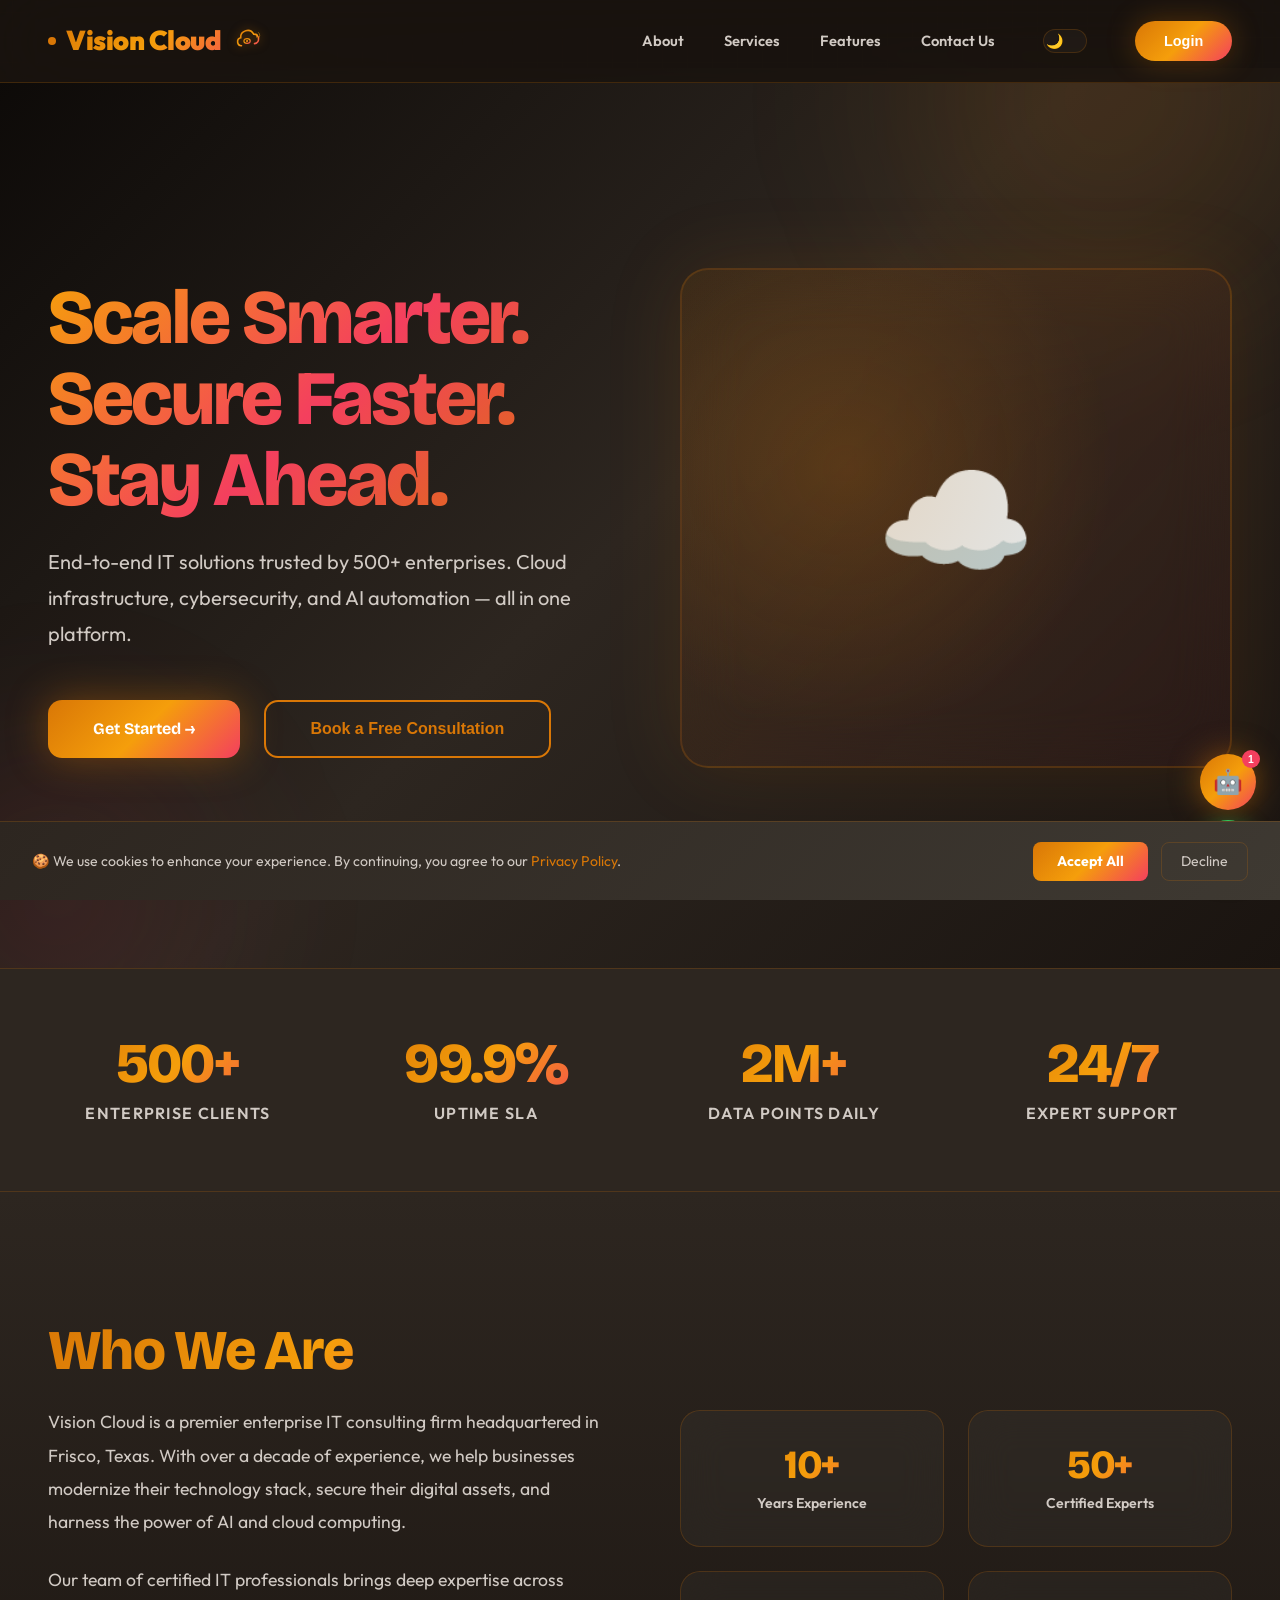
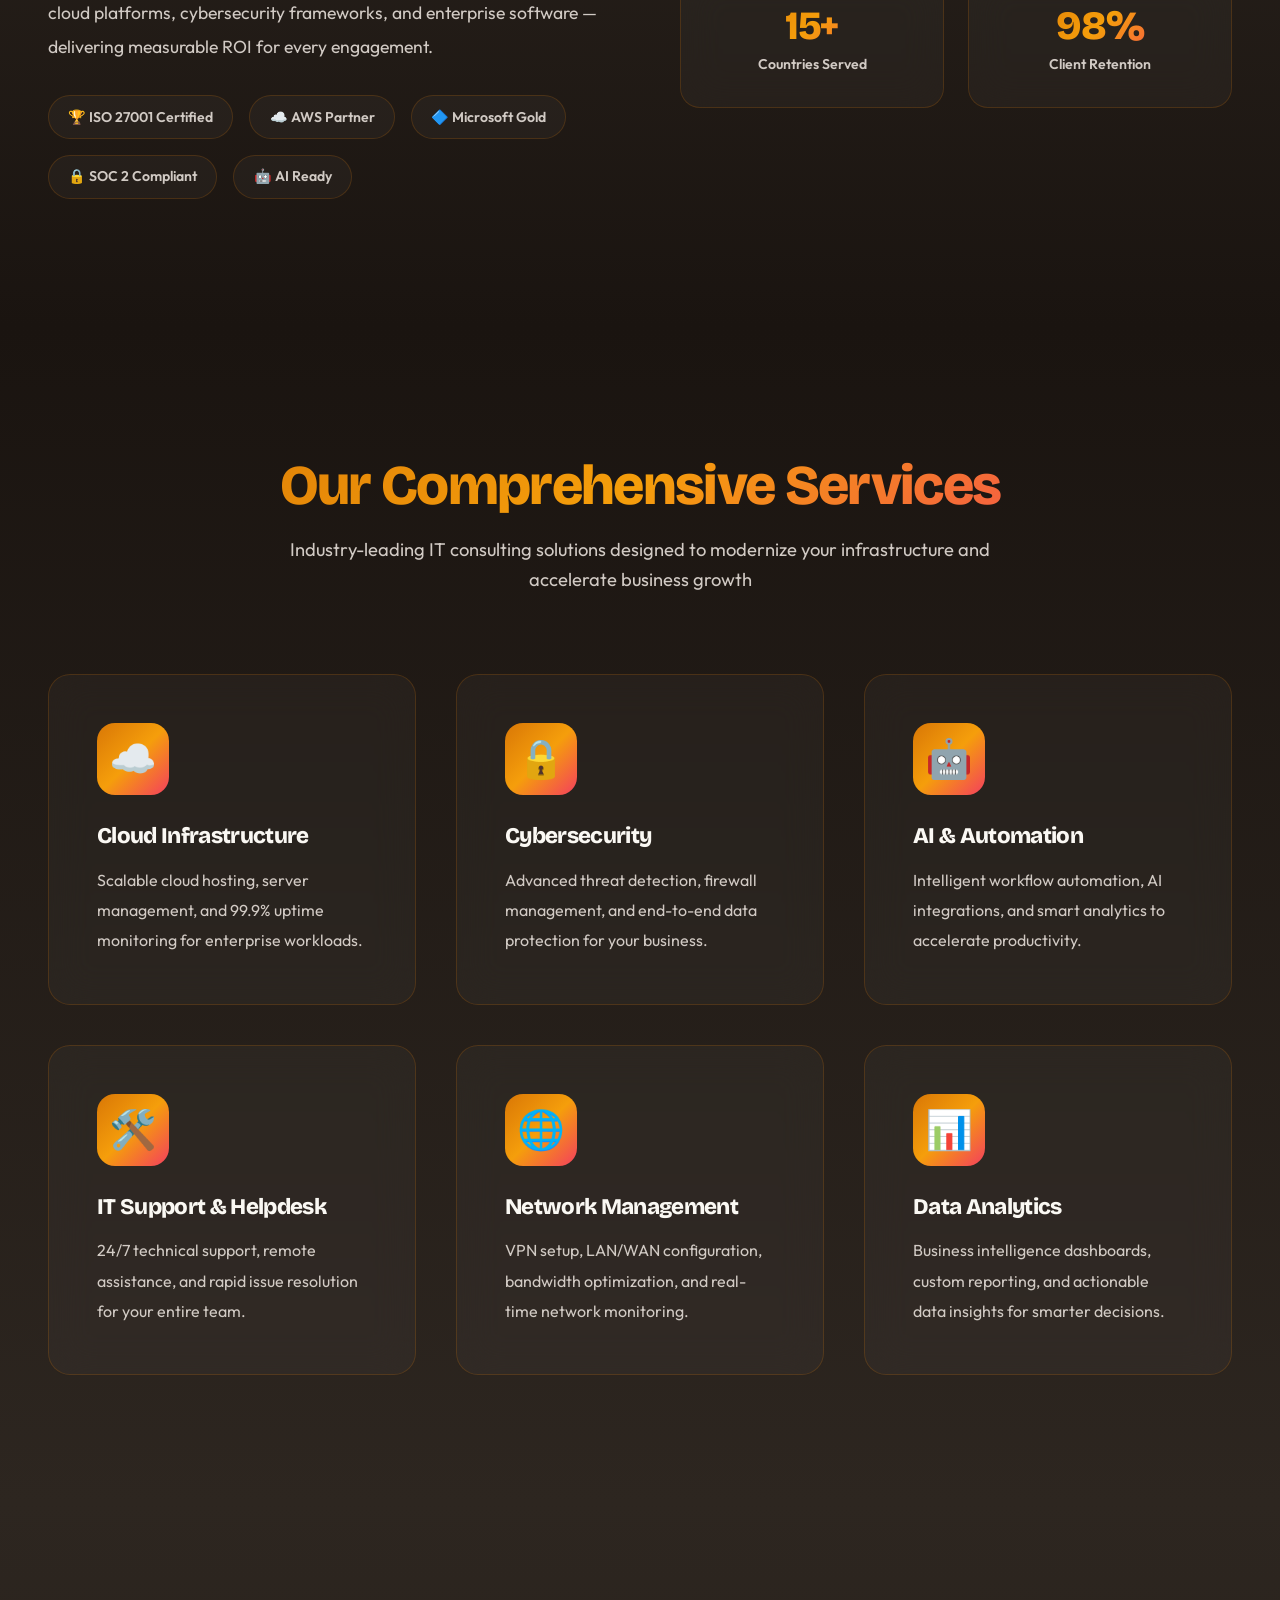
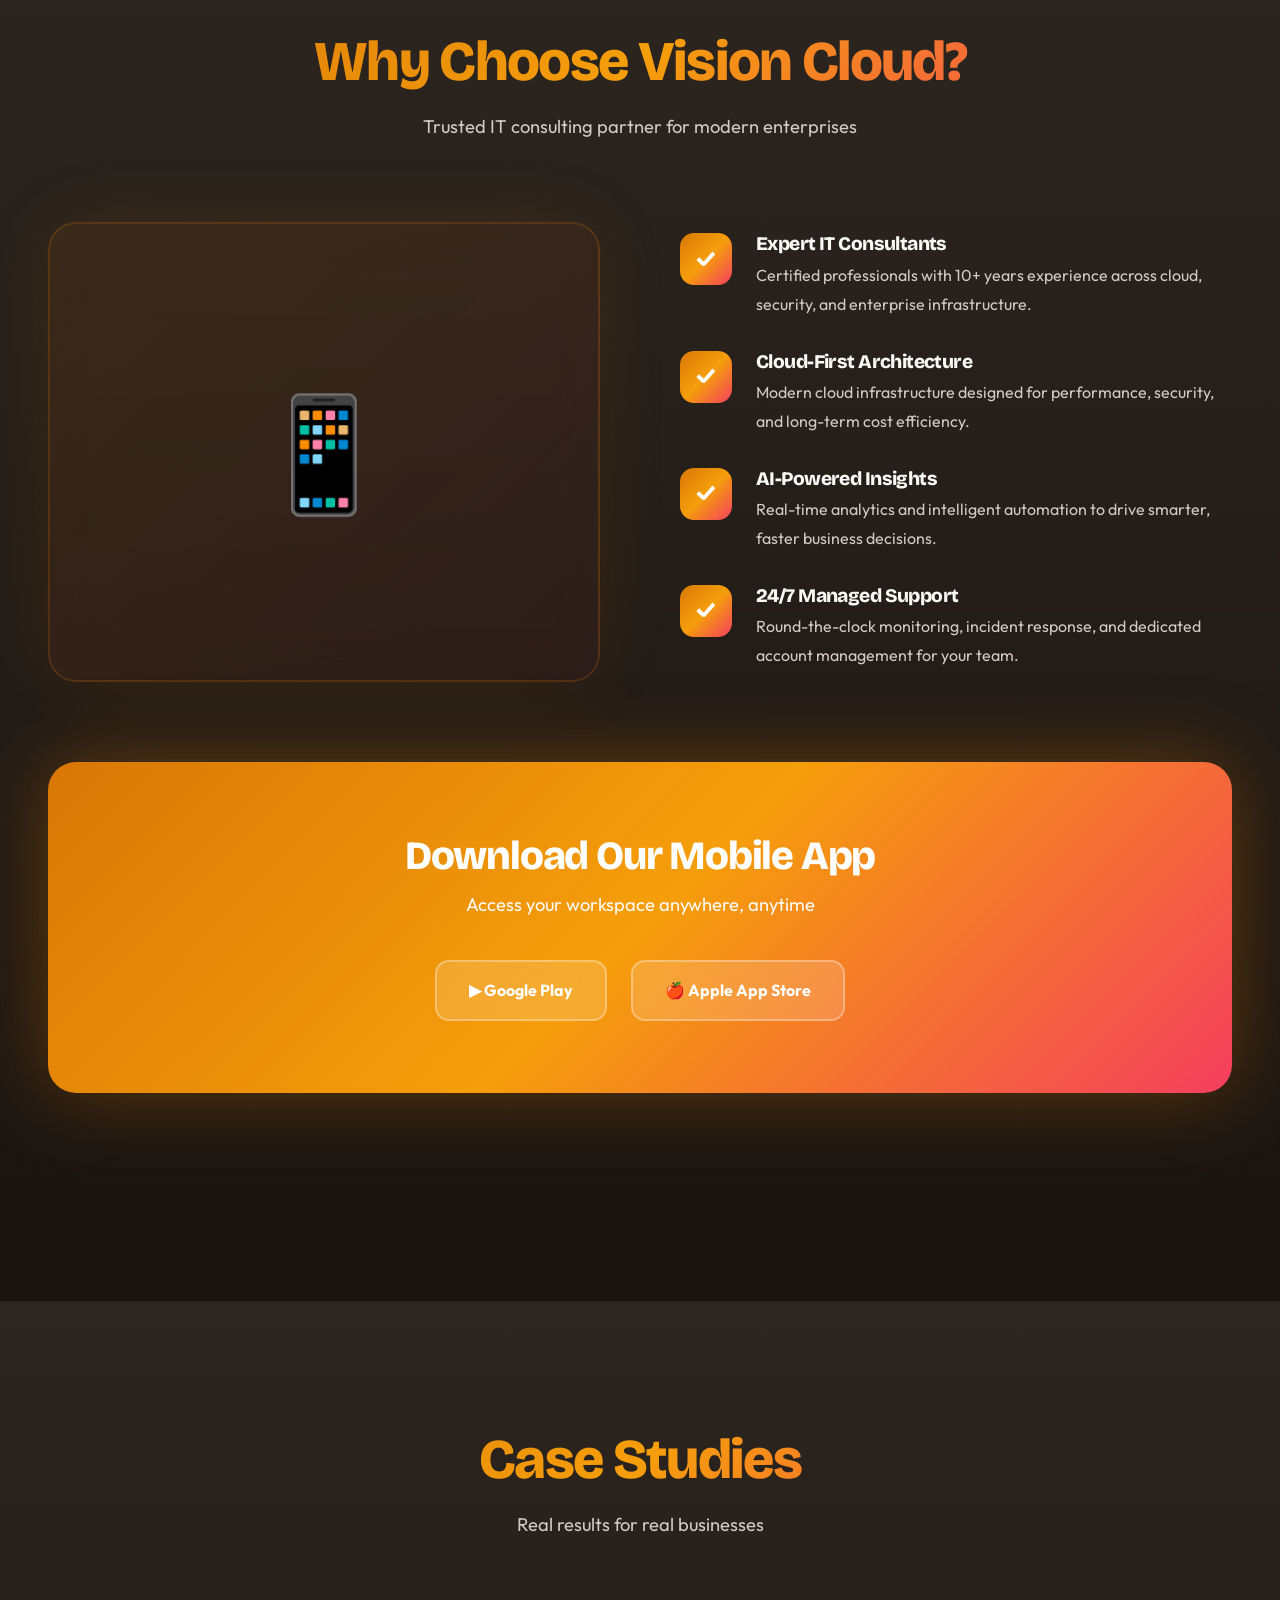
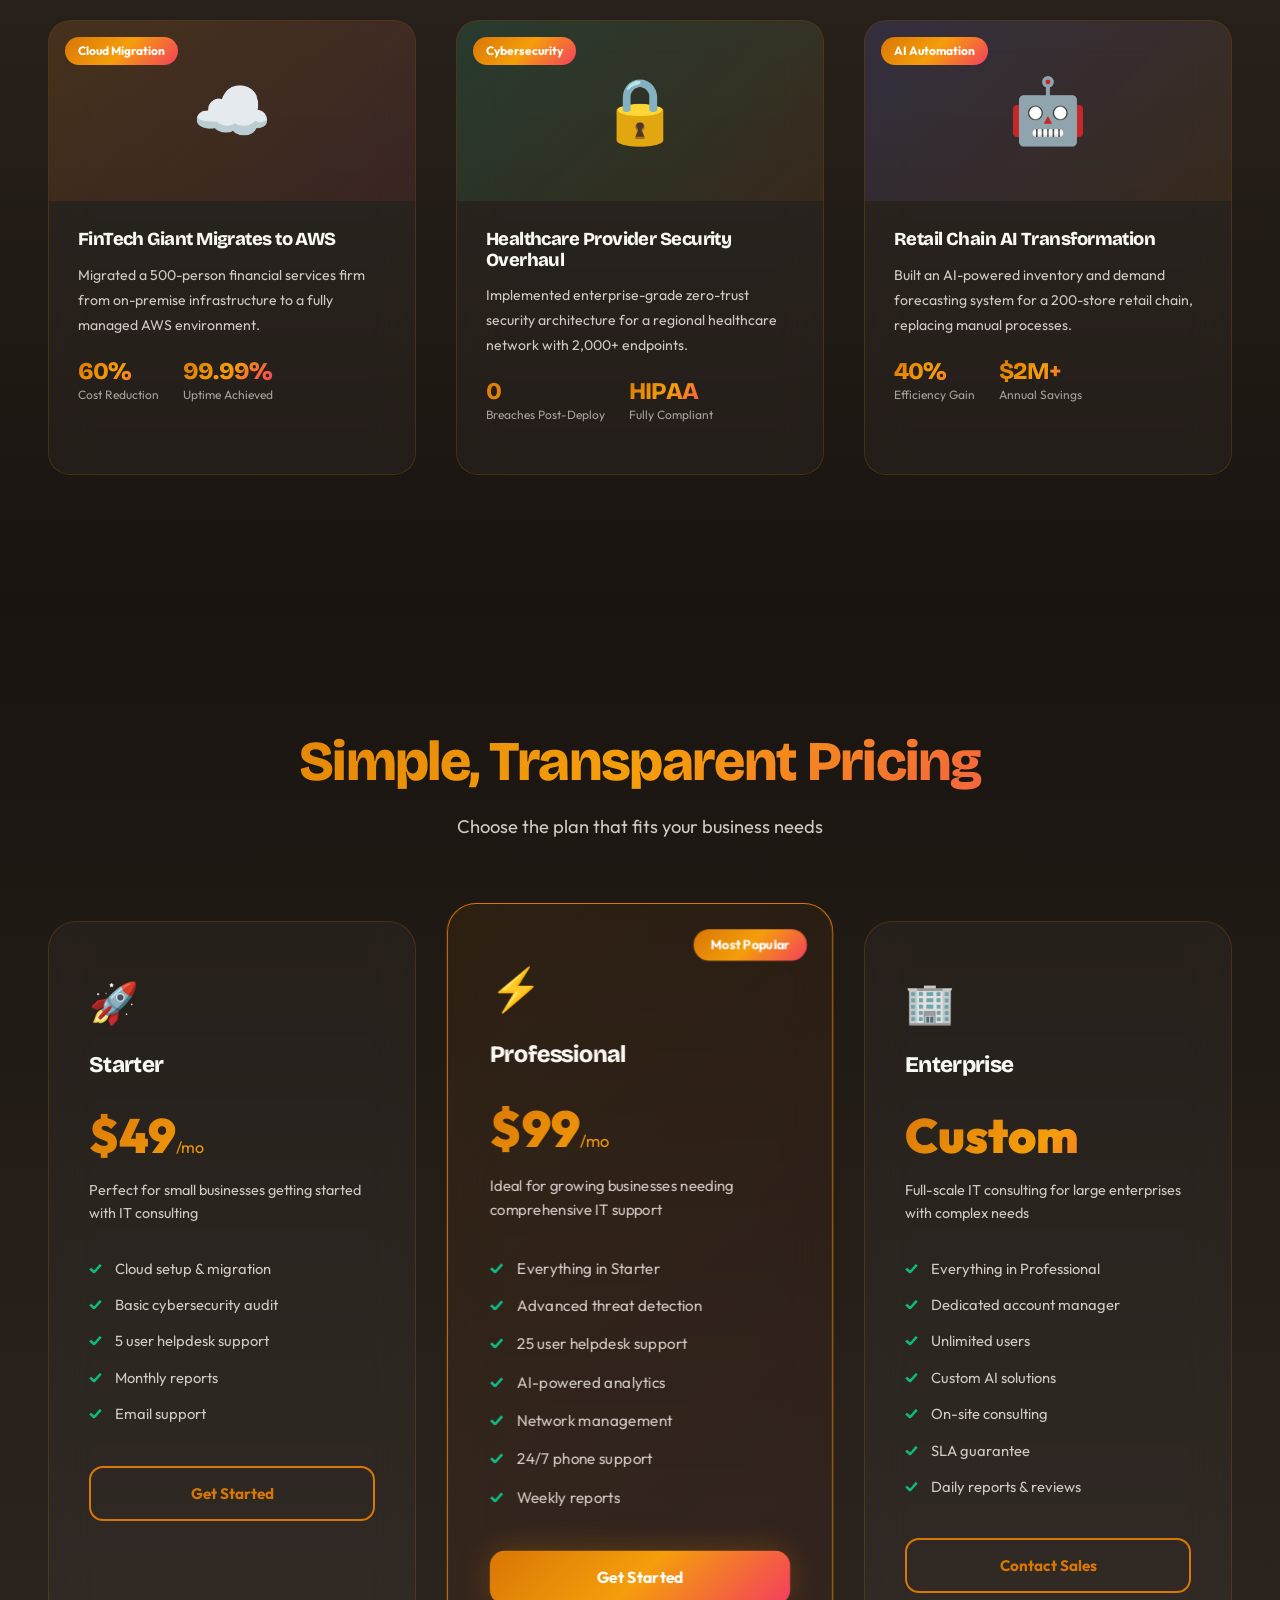
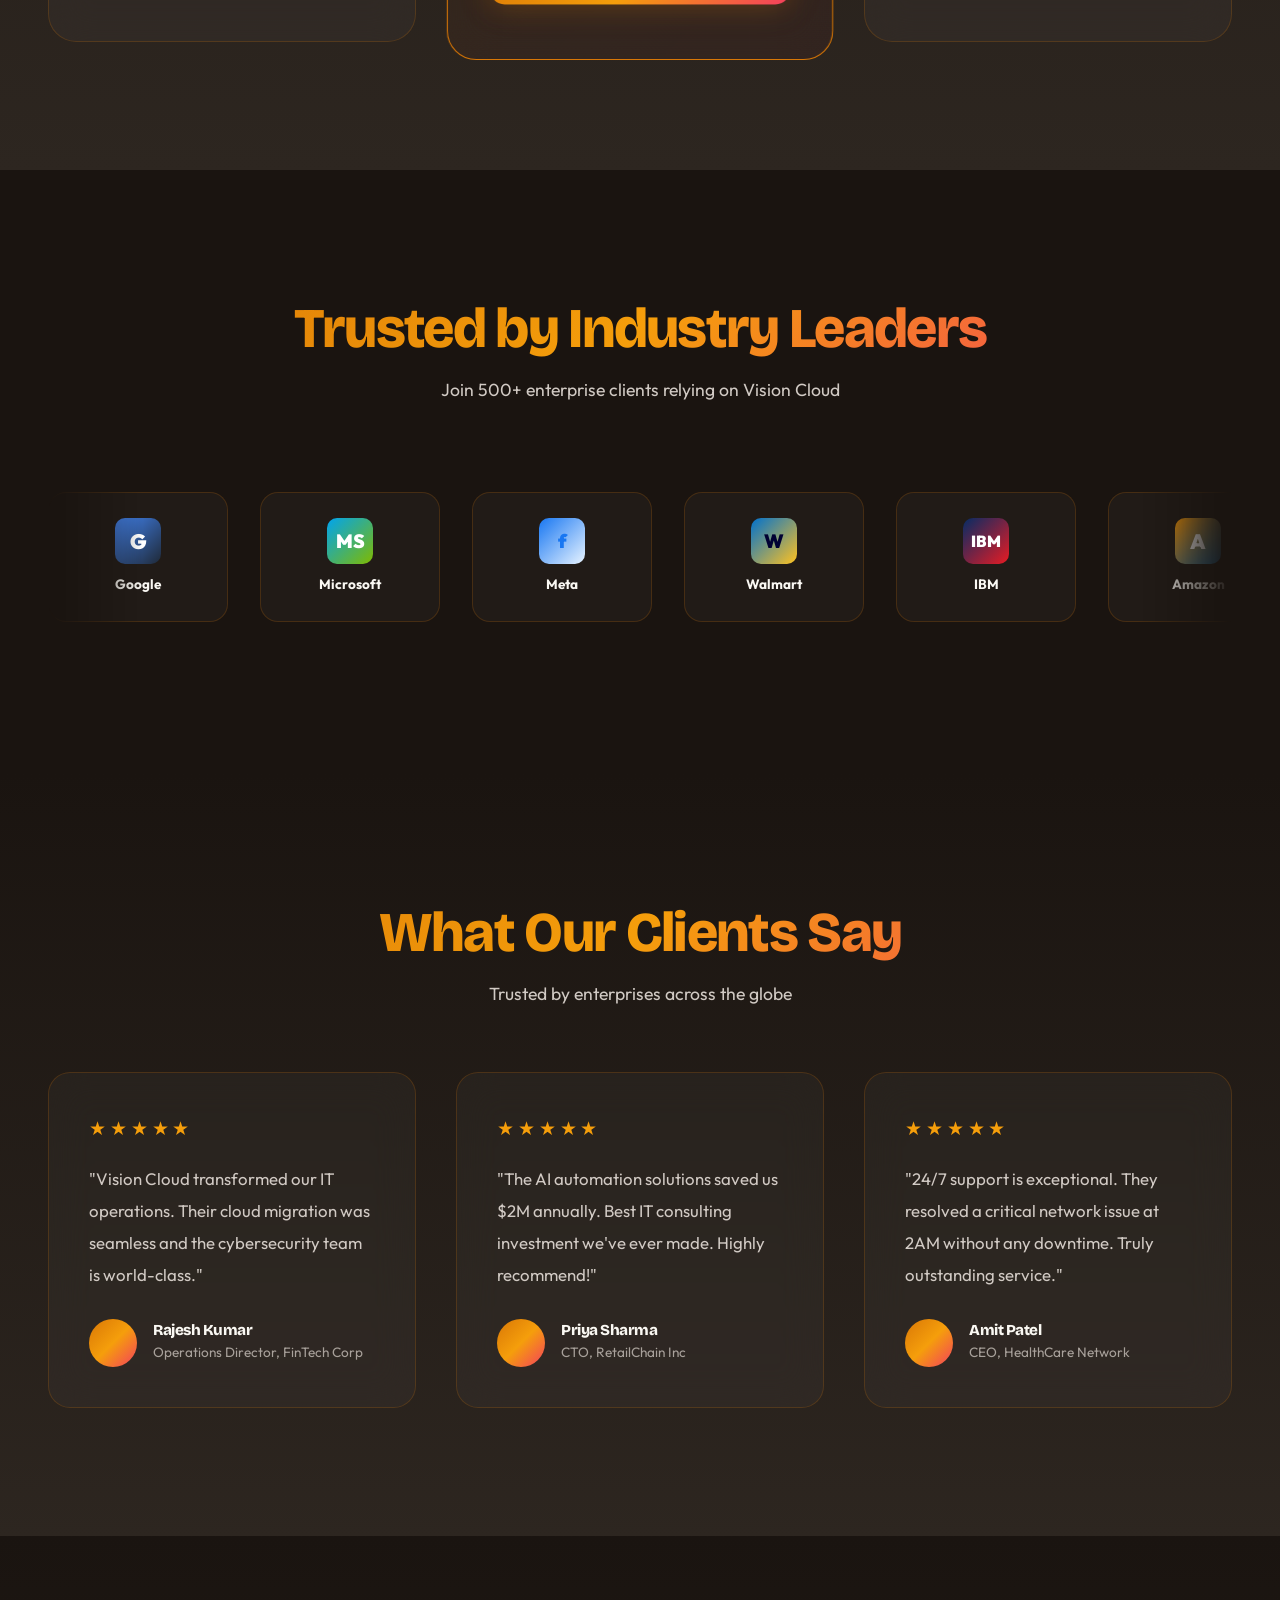
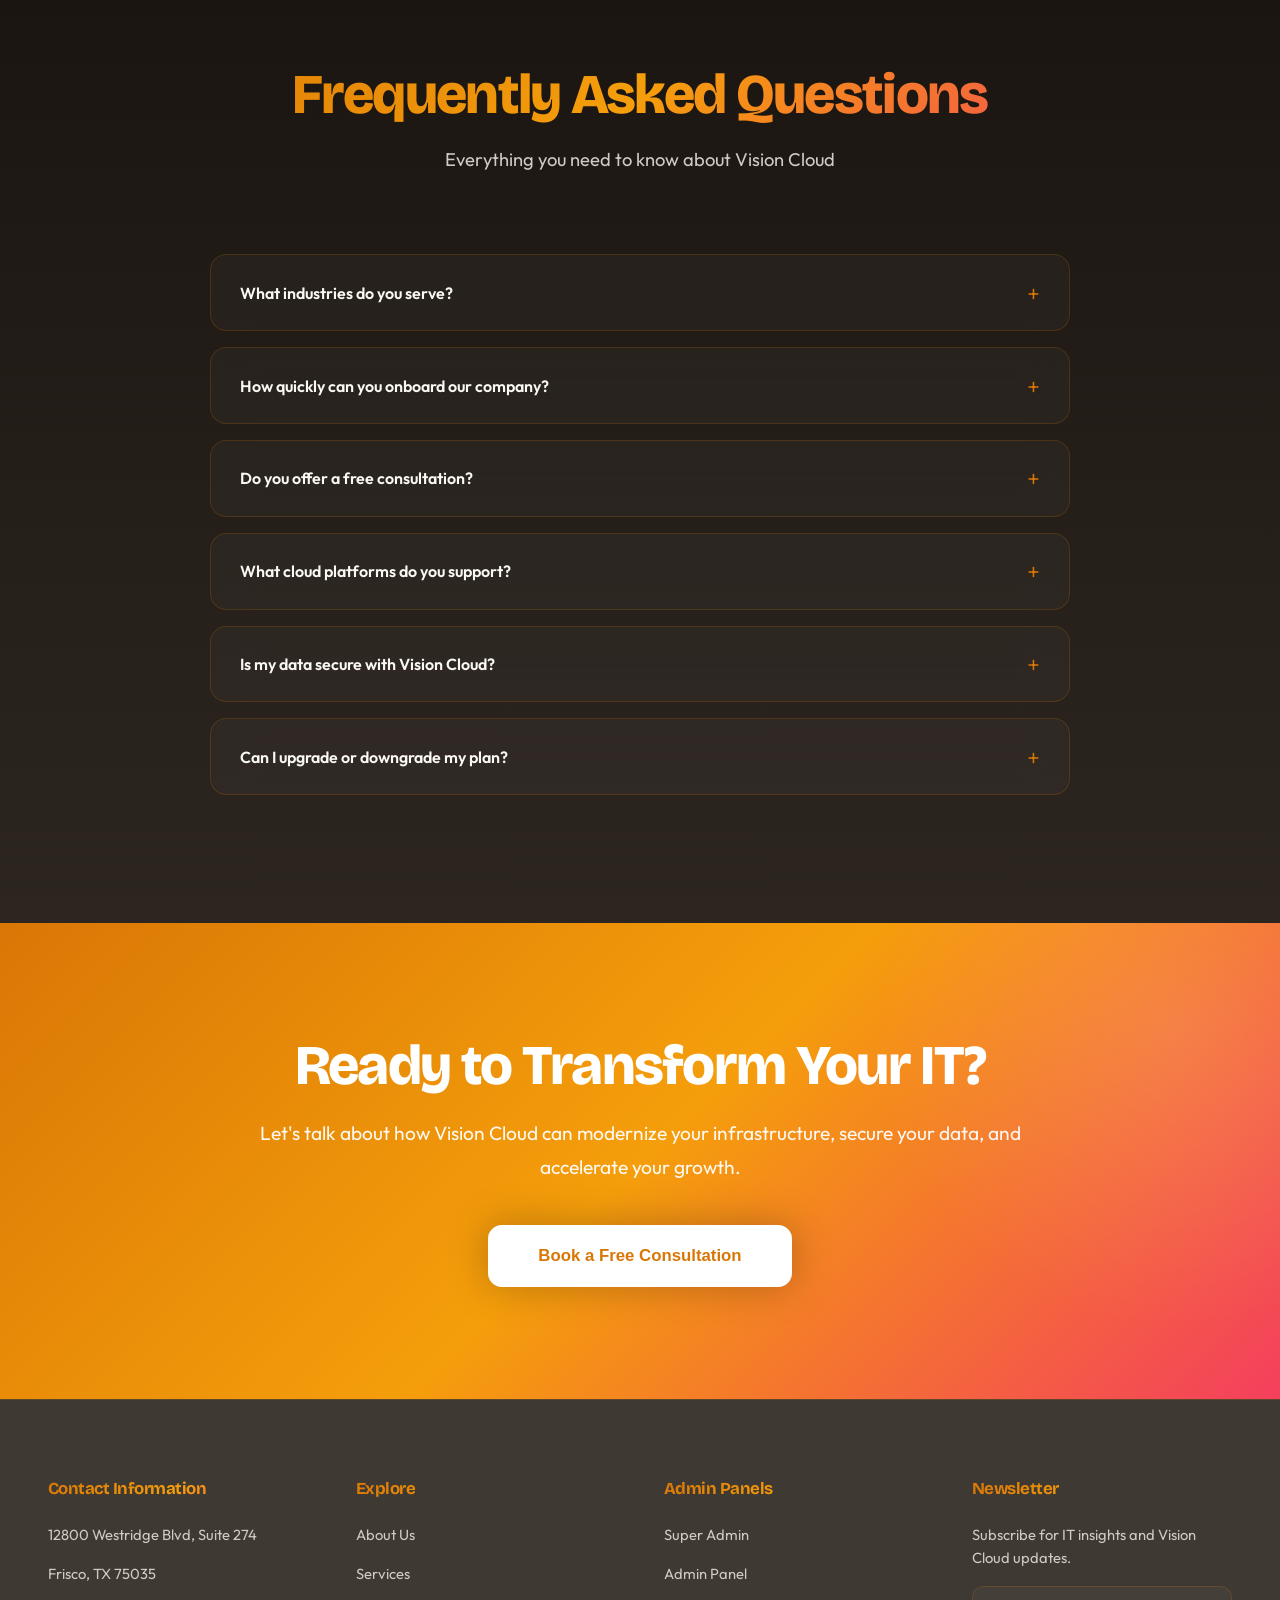
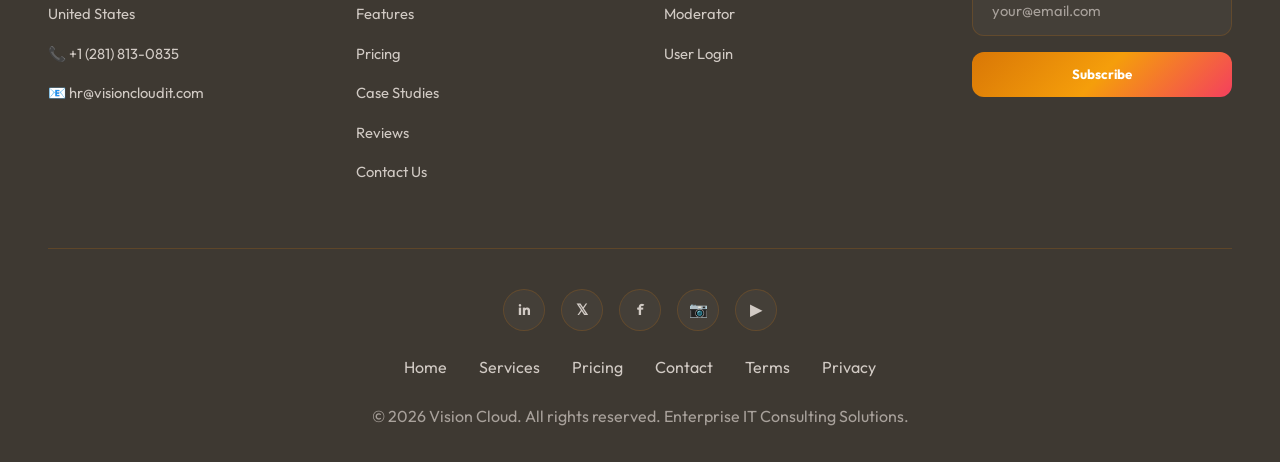
==== vision-cloud-final/index.html @ 9ed69ef4 "first commit" ====
<!DOCTYPE html>
<html lang="en">
<head>
    <meta charset="UTF-8">
    <meta name="viewport" content="width=device-width, initial-scale=1.0">
    <meta name="description" content="Vision Cloud - Enterprise IT Consulting. Cloud Infrastructure, Cybersecurity, AI & Automation solutions for modern businesses.">
    <meta property="og:title" content="Vision Cloud - Enterprise IT Consulting">
    <meta property="og:description" content="Scale Smarter. Secure Faster. Stay Ahead. 500+ enterprises trust Vision Cloud.">
    <meta property="og:type" content="website">
    <meta name="theme-color" content="#1a1410">
    <title>Vision Cloud - Enterprise IT Consulting Platform</title>
    <!-- Google Analytics -->
    <script async src="https://www.googletagmanager.com/gtag/js?id=G-XXXXXXXXXX"></script>
    <script>
        window.dataLayer = window.dataLayer || [];
        function gtag(){dataLayer.push(arguments);}
        gtag('js', new Date());
        gtag('config', 'G-XXXXXXXXXX');
    </script>
    <link href="https://fonts.googleapis.com/css2?family=Outfit:wght@300;400;500;600;700;800;900&family=Bricolage+Grotesque:wght@400;500;600;700;800&display=swap" rel="stylesheet">
    <link rel="icon" type="image/svg+xml" href="favicon.svg">
    <link rel="stylesheet" href="styles.css">
</head>
<body>

    <!-- PAGE LOADER -->
    <div id="page-loader">
        <div class="loader-logo">☁️ Vision Cloud</div>
        <div class="loader-bar"><div class="loader-bar-inner"></div></div>
        <div class="loader-text">LOADING ENTERPRISE PLATFORM...</div>
    </div>

    <!-- HEADER -->
    <header id="header">
        <div class="header-wrapper">
            <a href="#" class="logo">
                Vision Cloud
                <svg class="logo-icon" xmlns="http://www.w3.org/2000/svg" viewBox="0 0 64 64" width="34" height="34" style="filter:drop-shadow(0 0 5px rgba(217,119,6,0.5))">
                    <defs><linearGradient id="cg" x1="0%" y1="0%" x2="100%" y2="100%"><stop offset="0%" style="stop-color:#d97706"/><stop offset="50%" style="stop-color:#f59e0b"/><stop offset="100%" style="stop-color:#f43f5e"/></linearGradient></defs>
                    <path d="M48 37a9 9 0 0 0-1.5-17.9A13 13 0 0 0 22 26a7.5 7.5 0 0 0 1.5 14.8" fill="none" stroke="url(#cg)" stroke-width="3" stroke-linecap="round"/>
                    <path d="M23 42h20" stroke="url(#cg)" stroke-width="3" stroke-linecap="round"/>
                    <ellipse cx="34" cy="32" rx="6" ry="4.5" fill="none" stroke="url(#cg)" stroke-width="2.2"/>
                    <circle cx="34" cy="32" r="2" fill="url(#cg)"/>
                    <path d="M52 19 a3.5 3.5 0 0 1 0 5.5" stroke="#f59e0b" stroke-width="2" fill="none" stroke-linecap="round" opacity="0.85"/>
                    <path d="M55.5 16 a7 7 0 0 1 0 11" stroke="#f59e0b" stroke-width="1.8" fill="none" stroke-linecap="round" opacity="0.5"/>
                </svg>
            </a>
            <nav id="desktopNav">
                <ul>
                    <li><a href="#about">About</a></li>
                    <li><a href="#services">Services</a></li>
                    <li><a href="#features">Features</a></li>
                    <li><a href="#contact-section">Contact Us</a></li>
                </ul>
                <button class="theme-toggle" onclick="toggleTheme()" title="Toggle theme"></button>
                <button class="btn-nav" onclick="openLoginModal()">Login</button>
            </nav>
            <button class="hamburger" id="hamburger" onclick="toggleMobileNav()" aria-label="Menu">
                <span></span><span></span><span></span>
            </button>
        </div>
        <div class="mobile-nav" id="mobileNav">
            <a href="#about" onclick="closeMobileNav()">About</a>
            <a href="#services" onclick="closeMobileNav()">Services</a>
            <a href="#features" onclick="closeMobileNav()">Features</a>
            <a href="#pricing" onclick="closeMobileNav()">Pricing</a>
            <a href="#clients" onclick="closeMobileNav()">Clients</a>
            <a href="#testimonials" onclick="closeMobileNav()">Reviews</a>
            <a href="#faq" onclick="closeMobileNav()">FAQ</a>
            <a href="#contact-section" onclick="closeMobileNav()">Contact Us</a>
            <button onclick="closeMobileNav(); openLoginModal()">Login</button>
        </div>
    </header>

    <!-- HERO -->
    <section class="hero">
        <div class="hero-content">
            <div class="hero-text">
                <h1>Scale Smarter. Secure Faster. Stay Ahead.</h1>
                <p>End-to-end IT solutions trusted by 500+ enterprises. Cloud infrastructure, cybersecurity, and AI automation — all in one platform.</p>
                <div class="hero-buttons">
                    <button class="btn-primary" onclick="document.getElementById('contact-section').scrollIntoView({behavior:'smooth'})">Get Started →</button>
                    <button class="btn-secondary" onclick="openContactModal()">Book a Free Consultation</button>
                </div>
            </div>
            <div><div class="hero-visual">☁️</div></div>
        </div>
    </section>

    <!-- STATS -->
    <section class="stats">
        <div class="stats-grid">
            <div class="stat-item scroll-reveal"><h3>500+</h3><p>Enterprise Clients</p></div>
            <div class="stat-item scroll-reveal"><h3>99.9%</h3><p>Uptime SLA</p></div>
            <div class="stat-item scroll-reveal"><h3>2M+</h3><p>Data Points Daily</p></div>
            <div class="stat-item scroll-reveal"><h3>24/7</h3><p>Expert Support</p></div>
        </div>
    </section>

    <!-- ABOUT -->
    <section class="about" id="about">
        <div class="about-grid">
            <div class="about-text scroll-reveal">
                <h2>Who We Are</h2>
                <p>Vision Cloud is a premier enterprise IT consulting firm headquartered in Frisco, Texas. With over a decade of experience, we help businesses modernize their technology stack, secure their digital assets, and harness the power of AI and cloud computing.</p>
                <p>Our team of certified IT professionals brings deep expertise across cloud platforms, cybersecurity frameworks, and enterprise software — delivering measurable ROI for every engagement.</p>
                <div class="about-badges">
                    <div class="about-badge">🏆 ISO 27001 Certified</div>
                    <div class="about-badge">☁️ AWS Partner</div>
                    <div class="about-badge">🔷 Microsoft Gold</div>
                    <div class="about-badge">🔒 SOC 2 Compliant</div>
                    <div class="about-badge">🤖 AI Ready</div>
                </div>
            </div>
            <div class="about-visual">
                <div class="about-stat-card scroll-reveal"><h3>10+</h3><p>Years Experience</p></div>
                <div class="about-stat-card scroll-reveal"><h3>50+</h3><p>Certified Experts</p></div>
                <div class="about-stat-card scroll-reveal"><h3>15+</h3><p>Countries Served</p></div>
                <div class="about-stat-card scroll-reveal"><h3>98%</h3><p>Client Retention</p></div>
            </div>
        </div>
    </section>

    <!-- SERVICES -->
    <section class="services" id="services">
        <div class="section-header">
            <h2>Our Comprehensive Services</h2>
            <p>Industry-leading IT consulting solutions designed to modernize your infrastructure and accelerate business growth</p>
        </div>
        <div class="services-grid">
            <div class="service-card scroll-reveal"><div class="service-icon">☁️</div><h3>Cloud Infrastructure</h3><p>Scalable cloud hosting, server management, and 99.9% uptime monitoring for enterprise workloads.</p></div>
            <div class="service-card scroll-reveal"><div class="service-icon">🔒</div><h3>Cybersecurity</h3><p>Advanced threat detection, firewall management, and end-to-end data protection for your business.</p></div>
            <div class="service-card scroll-reveal"><div class="service-icon">🤖</div><h3>AI & Automation</h3><p>Intelligent workflow automation, AI integrations, and smart analytics to accelerate productivity.</p></div>
            <div class="service-card scroll-reveal"><div class="service-icon">🛠️</div><h3>IT Support & Helpdesk</h3><p>24/7 technical support, remote assistance, and rapid issue resolution for your entire team.</p></div>
            <div class="service-card scroll-reveal"><div class="service-icon">🌐</div><h3>Network Management</h3><p>VPN setup, LAN/WAN configuration, bandwidth optimization, and real-time network monitoring.</p></div>
            <div class="service-card scroll-reveal"><div class="service-icon">📊</div><h3>Data Analytics</h3><p>Business intelligence dashboards, custom reporting, and actionable data insights for smarter decisions.</p></div>
        </div>
    </section>

    <!-- FEATURES -->
    <section class="features" id="features">
        <div class="features-content">
            <div class="section-header"><h2>Why Choose Vision Cloud?</h2><p>Trusted IT consulting partner for modern enterprises</p></div>
            <div class="features-grid">
                <div><div class="feature-visual">📱</div></div>
                <div class="features-text">
                    <div class="features-list">
                        <div class="feature-item scroll-reveal"><div class="feature-check">✓</div><div><h3>Expert IT Consultants</h3><p>Certified professionals with 10+ years experience across cloud, security, and enterprise infrastructure.</p></div></div>
                        <div class="feature-item scroll-reveal"><div class="feature-check">✓</div><div><h3>Cloud-First Architecture</h3><p>Modern cloud infrastructure designed for performance, security, and long-term cost efficiency.</p></div></div>
                        <div class="feature-item scroll-reveal"><div class="feature-check">✓</div><div><h3>AI-Powered Insights</h3><p>Real-time analytics and intelligent automation to drive smarter, faster business decisions.</p></div></div>
                        <div class="feature-item scroll-reveal"><div class="feature-check">✓</div><div><h3>24/7 Managed Support</h3><p>Round-the-clock monitoring, incident response, and dedicated account management for your team.</p></div></div>
                    </div>
                </div>
            </div>
            <div class="app-download scroll-reveal">
                <h2>Download Our Mobile App</h2>
                <p>Access your workspace anywhere, anytime</p>
                <div class="app-buttons">
                    <a href="#" class="app-btn">▶ Google Play</a>
                    <a href="#" class="app-btn">🍎 Apple App Store</a>
                </div>
            </div>
        </div>
    </section>

    <!-- CASE STUDIES -->
    <section class="case-studies" id="portfolio">
        <div class="section-header"><h2>Case Studies</h2><p>Real results for real businesses</p></div>
        <div class="case-grid">
            <div class="case-card scroll-reveal">
                <div class="case-image" style="background:linear-gradient(135deg,rgba(217,119,6,0.15),rgba(244,63,94,0.08))">
                    <span class="case-tag">Cloud Migration</span>☁️
                </div>
                <div class="case-body">
                    <h3>FinTech Giant Migrates to AWS</h3>
                    <p>Migrated a 500-person financial services firm from on-premise infrastructure to a fully managed AWS environment.</p>
                    <div class="case-metrics">
                        <div class="case-metric"><h4>60%</h4><p>Cost Reduction</p></div>
                        <div class="case-metric"><h4>99.99%</h4><p>Uptime Achieved</p></div>
                    </div>
                </div>
            </div>
            <div class="case-card scroll-reveal">
                <div class="case-image" style="background:linear-gradient(135deg,rgba(16,185,129,0.15),rgba(217,119,6,0.08))">
                    <span class="case-tag">Cybersecurity</span>🔒
                </div>
                <div class="case-body">
                    <h3>Healthcare Provider Security Overhaul</h3>
                    <p>Implemented enterprise-grade zero-trust security architecture for a regional healthcare network with 2,000+ endpoints.</p>
                    <div class="case-metrics">
                        <div class="case-metric"><h4>0</h4><p>Breaches Post-Deploy</p></div>
                        <div class="case-metric"><h4>HIPAA</h4><p>Fully Compliant</p></div>
                    </div>
                </div>
            </div>
            <div class="case-card scroll-reveal">
                <div class="case-image" style="background:linear-gradient(135deg,rgba(99,102,241,0.15),rgba(217,119,6,0.08))">
                    <span class="case-tag">AI Automation</span>🤖
                </div>
                <div class="case-body">
                    <h3>Retail Chain AI Transformation</h3>
                    <p>Built an AI-powered inventory and demand forecasting system for a 200-store retail chain, replacing manual processes.</p>
                    <div class="case-metrics">
                        <div class="case-metric"><h4>40%</h4><p>Efficiency Gain</p></div>
                        <div class="case-metric"><h4>$2M+</h4><p>Annual Savings</p></div>
                    </div>
                </div>
            </div>
        </div>
    </section>

    <!-- PRICING -->
    <section class="pricing" id="pricing">
        <div class="section-header"><h2>Simple, Transparent Pricing</h2><p>Choose the plan that fits your business needs</p></div>
        <div class="pricing-grid">
            <div class="pricing-card scroll-reveal">
                <div class="pricing-icon">🚀</div>
                <h3>Starter</h3>
                <div class="price">$49<span>/mo</span></div>
                <p class="pricing-desc">Perfect for small businesses getting started with IT consulting</p>
                <ul class="pricing-features">
                    <li>Cloud setup & migration</li>
                    <li>Basic cybersecurity audit</li>
                    <li>5 user helpdesk support</li>
                    <li>Monthly reports</li>
                    <li>Email support</li>
                </ul>
                <button class="pricing-btn" onclick="openContactModal()">Get Started</button>
            </div>
            <div class="pricing-card popular scroll-reveal">
                <div class="popular-badge">Most Popular</div>
                <div class="pricing-icon">⚡</div>
                <h3>Professional</h3>
                <div class="price">$99<span>/mo</span></div>
                <p class="pricing-desc">Ideal for growing businesses needing comprehensive IT support</p>
                <ul class="pricing-features">
                    <li>Everything in Starter</li>
                    <li>Advanced threat detection</li>
                    <li>25 user helpdesk support</li>
                    <li>AI-powered analytics</li>
                    <li>Network management</li>
                    <li>24/7 phone support</li>
                    <li>Weekly reports</li>
                </ul>
                <button class="pricing-btn filled" onclick="openContactModal()">Get Started</button>
            </div>
            <div class="pricing-card scroll-reveal">
                <div class="pricing-icon">🏢</div>
                <h3>Enterprise</h3>
                <div class="price">Custom</div>
                <p class="pricing-desc">Full-scale IT consulting for large enterprises with complex needs</p>
                <ul class="pricing-features">
                    <li>Everything in Professional</li>
                    <li>Dedicated account manager</li>
                    <li>Unlimited users</li>
                    <li>Custom AI solutions</li>
                    <li>On-site consulting</li>
                    <li>SLA guarantee</li>
                    <li>Daily reports & reviews</li>
                </ul>
                <button class="pricing-btn" onclick="openContactModal()">Contact Sales</button>
            </div>
        </div>
    </section>

    <!-- CLIENTS -->
    <section class="clients" id="clients">
        <div class="clients-container">
            <h2>Trusted by Industry Leaders</h2>
            <p class="clients-subtitle">Join 500+ enterprise clients relying on Vision Cloud</p>
            <div class="carousel-wrapper">
                <div class="carousel-inner">
                    <div class="client-logo-carousel"><div class="client-logo" style="background:linear-gradient(135deg,#4285f4,#1f2937);font-size:1.3rem">G</div><div class="client-name">Google</div></div>
                    <div class="client-logo-carousel"><div class="client-logo" style="background:linear-gradient(135deg,#00a4ef,#7fba00);font-size:1.2rem">MS</div><div class="client-name">Microsoft</div></div>
                    <div class="client-logo-carousel"><div class="client-logo" style="background:linear-gradient(135deg,#1877f2,#e7f3ff);color:#1877f2;font-size:1.2rem">f</div><div class="client-name">Meta</div></div>
                    <div class="client-logo-carousel"><div class="client-logo" style="background:linear-gradient(135deg,#0071ce,#ffc220);color:#003;font-size:1.2rem">W</div><div class="client-name">Walmart</div></div>
                    <div class="client-logo-carousel"><div class="client-logo" style="background:linear-gradient(135deg,#052c65,#e81b23);font-size:1rem">IBM</div><div class="client-name">IBM</div></div>
                    <div class="client-logo-carousel"><div class="client-logo" style="background:linear-gradient(135deg,#ff9900,#146eb4);font-size:1.3rem">A</div><div class="client-name">Amazon</div></div>
                    <div class="client-logo-carousel"><div class="client-logo" style="background:linear-gradient(135deg,#111,#555);font-size:1.3rem">🍎</div><div class="client-name">Apple</div></div>
                    <div class="client-logo-carousel"><div class="client-logo" style="background:linear-gradient(135deg,#e60012,#f00);font-size:1.3rem">N</div><div class="client-name">Netflix</div></div>
                    <div class="client-logo-carousel"><div class="client-logo" style="background:linear-gradient(135deg,#003da5,#06c);font-size:1.2rem">I</div><div class="client-name">Intel</div></div>
                    <div class="client-logo-carousel"><div class="client-logo" style="background:linear-gradient(135deg,#f55,#ffc300);color:#000;font-size:0.85rem">ORA</div><div class="client-name">Oracle</div></div>
                    <div class="client-logo-carousel"><div class="client-logo" style="background:linear-gradient(135deg,#00467f,#a5cc82);font-size:1rem">SF</div><div class="client-name">Salesforce</div></div>
                    <div class="client-logo-carousel"><div class="client-logo" style="background:linear-gradient(135deg,#0066cc,#003366);font-size:0.85rem">JPM</div><div class="client-name">JPMorgan</div></div>
                    <div class="client-logo-carousel"><div class="client-logo" style="background:linear-gradient(135deg,#1f2937,#374151);font-size:1rem">GS</div><div class="client-name">Goldman</div></div>
                    <div class="client-logo-carousel"><div class="client-logo" style="background:linear-gradient(135deg,#003f5c,#00d4ff);font-size:0.85rem">BLK</div><div class="client-name">BlackRock</div></div>
                    <div class="client-logo-carousel"><div class="client-logo" style="background:linear-gradient(135deg,#4285f4,#1f2937);font-size:1.3rem">G</div><div class="client-name">Google</div></div>
                    <div class="client-logo-carousel"><div class="client-logo" style="background:linear-gradient(135deg,#00a4ef,#7fba00);font-size:1.2rem">MS</div><div class="client-name">Microsoft</div></div>
                    <div class="client-logo-carousel"><div class="client-logo" style="background:linear-gradient(135deg,#1877f2,#e7f3ff);color:#1877f2;font-size:1.2rem">f</div><div class="client-name">Meta</div></div>
                    <div class="client-logo-carousel"><div class="client-logo" style="background:linear-gradient(135deg,#0071ce,#ffc220);color:#003;font-size:1.2rem">W</div><div class="client-name">Walmart</div></div>
                    <div class="client-logo-carousel"><div class="client-logo" style="background:linear-gradient(135deg,#052c65,#e81b23);font-size:1rem">IBM</div><div class="client-name">IBM</div></div>
                    <div class="client-logo-carousel"><div class="client-logo" style="background:linear-gradient(135deg,#ff9900,#146eb4);font-size:1.3rem">A</div><div class="client-name">Amazon</div></div>
                    <div class="client-logo-carousel"><div class="client-logo" style="background:linear-gradient(135deg,#111,#555);font-size:1.3rem">🍎</div><div class="client-name">Apple</div></div>
                    <div class="client-logo-carousel"><div class="client-logo" style="background:linear-gradient(135deg,#e60012,#f00);font-size:1.3rem">N</div><div class="client-name">Netflix</div></div>
                    <div class="client-logo-carousel"><div class="client-logo" style="background:linear-gradient(135deg,#003da5,#06c);font-size:1.2rem">I</div><div class="client-name">Intel</div></div>
                    <div class="client-logo-carousel"><div class="client-logo" style="background:linear-gradient(135deg,#f55,#ffc300);color:#000;font-size:0.85rem">ORA</div><div class="client-name">Oracle</div></div>
                    <div class="client-logo-carousel"><div class="client-logo" style="background:linear-gradient(135deg,#00467f,#a5cc82);font-size:1rem">SF</div><div class="client-name">Salesforce</div></div>
                    <div class="client-logo-carousel"><div class="client-logo" style="background:linear-gradient(135deg,#0066cc,#003366);font-size:0.85rem">JPM</div><div class="client-name">JPMorgan</div></div>
                    <div class="client-logo-carousel"><div class="client-logo" style="background:linear-gradient(135deg,#1f2937,#374151);font-size:1rem">GS</div><div class="client-name">Goldman</div></div>
                    <div class="client-logo-carousel"><div class="client-logo" style="background:linear-gradient(135deg,#003f5c,#00d4ff);font-size:0.85rem">BLK</div><div class="client-name">BlackRock</div></div>
                </div>
            </div>
        </div>
    </section>

    <!-- TESTIMONIALS -->
    <section class="testimonials" id="testimonials">
        <div class="testimonials-container">
            <h2>What Our Clients Say</h2>
            <p class="testimonials-subtitle">Trusted by enterprises across the globe</p>
            <div class="testimonials-grid">
                <div class="testimonial-card scroll-reveal">
                    <div class="stars">★★★★★</div>
                    <p class="testimonial-text">"Vision Cloud transformed our IT operations. Their cloud migration was seamless and the cybersecurity team is world-class."</p>
                    <div class="testimonial-author"><div class="author-avatar"></div><div class="author-info"><h4>Rajesh Kumar</h4><p>Operations Director, FinTech Corp</p></div></div>
                </div>
                <div class="testimonial-card scroll-reveal">
                    <div class="stars">★★★★★</div>
                    <p class="testimonial-text">"The AI automation solutions saved us $2M annually. Best IT consulting investment we've ever made. Highly recommend!"</p>
                    <div class="testimonial-author"><div class="author-avatar"></div><div class="author-info"><h4>Priya Sharma</h4><p>CTO, RetailChain Inc</p></div></div>
                </div>
                <div class="testimonial-card scroll-reveal">
                    <div class="stars">★★★★★</div>
                    <p class="testimonial-text">"24/7 support is exceptional. They resolved a critical network issue at 2AM without any downtime. Truly outstanding service."</p>
                    <div class="testimonial-author"><div class="author-avatar"></div><div class="author-info"><h4>Amit Patel</h4><p>CEO, HealthCare Network</p></div></div>
                </div>
            </div>
        </div>
    </section>

    <!-- FAQ -->
    <section class="faq" id="faq">
        <div class="section-header"><h2>Frequently Asked Questions</h2><p>Everything you need to know about Vision Cloud</p></div>
        <div class="faq-container">
            <div class="faq-item scroll-reveal">
                <button class="faq-question" onclick="toggleFaq(this)">
                    <span>What industries do you serve?</span><span class="faq-icon">+</span>
                </button>
                <div class="faq-answer"><p>We serve a wide range of industries including Financial Services, Healthcare, Retail, Manufacturing, Education, and Government. Our team has deep expertise in industry-specific compliance and technology requirements.</p></div>
            </div>
            <div class="faq-item scroll-reveal">
                <button class="faq-question" onclick="toggleFaq(this)">
                    <span>How quickly can you onboard our company?</span><span class="faq-icon">+</span>
                </button>
                <div class="faq-answer"><p>Typical onboarding takes 1–2 weeks depending on your infrastructure complexity. Our team begins with a discovery call, followed by a detailed assessment and a customized roadmap — all within the first week.</p></div>
            </div>
            <div class="faq-item scroll-reveal">
                <button class="faq-question" onclick="toggleFaq(this)">
                    <span>Do you offer a free consultation?</span><span class="faq-icon">+</span>
                </button>
                <div class="faq-answer"><p>Yes! We offer a free 30-minute consultation to understand your IT needs and recommend the best solutions. Simply click "Book a Free Consultation" and our team will reach out within 24 hours.</p></div>
            </div>
            <div class="faq-item scroll-reveal">
                <button class="faq-question" onclick="toggleFaq(this)">
                    <span>What cloud platforms do you support?</span><span class="faq-icon">+</span>
                </button>
                <div class="faq-answer"><p>We are certified partners with AWS, Microsoft Azure, and Google Cloud Platform. We help businesses choose the right platform, migrate workloads, and optimize cloud spend for maximum efficiency.</p></div>
            </div>
            <div class="faq-item scroll-reveal">
                <button class="faq-question" onclick="toggleFaq(this)">
                    <span>Is my data secure with Vision Cloud?</span><span class="faq-icon">+</span>
                </button>
                <div class="faq-answer"><p>Absolutely. We are ISO 27001 certified and SOC 2 compliant. All data is encrypted in transit and at rest. We follow zero-trust security principles and conduct regular penetration testing and audits.</p></div>
            </div>
            <div class="faq-item scroll-reveal">
                <button class="faq-question" onclick="toggleFaq(this)">
                    <span>Can I upgrade or downgrade my plan?</span><span class="faq-icon">+</span>
                </button>
                <div class="faq-answer"><p>Yes, you can change your plan at any time. Upgrades take effect immediately and downgrades apply at the next billing cycle. Contact our team and we'll handle the transition seamlessly.</p></div>
            </div>
        </div>
    </section>

    <!-- CTA -->
    <section class="cta" id="contact-section">
        <div class="cta-content">
            <h2>Ready to Transform Your IT?</h2>
            <p>Let's talk about how Vision Cloud can modernize your infrastructure, secure your data, and accelerate your growth.</p>
            <button class="btn-cta" onclick="openContactModal()">Book a Free Consultation</button>
        </div>
    </section>

    <!-- FOOTER -->
    <footer>
        <div class="footer-content">
            <div class="footer-section">
                <h3>Contact Information</h3>
                <p>12800 Westridge Blvd, Suite 274</p>
                <p>Frisco, TX 75035</p>
                <p>United States</p>
                <a href="tel:+12818130835">📞 +1 (281) 813-0835</a>
                <a href="mailto:hr@visioncloudit.com">📧 hr@visioncloudit.com</a>
            </div>
            <div class="footer-section">
                <h3>Explore</h3>
                <a href="#about">About Us</a>
                <a href="#services">Services</a>
                <a href="#features">Features</a>
                <a href="#pricing">Pricing</a>
                <a href="#portfolio">Case Studies</a>
                <a href="#testimonials">Reviews</a>
                <a href="#contact-section">Contact Us</a>
            </div>
            <div class="footer-section">
                <h3>Admin Panels</h3>
                <a href="#" onclick="showAdminPanel('superAdmin'); return false;">Super Admin</a>
                <a href="#" onclick="showAdminPanel('admin'); return false;">Admin Panel</a>
                <a href="#" onclick="showAdminPanel('moderator'); return false;">Moderator</a>
                <a href="#" onclick="showAdminPanel('user'); return false;">User Login</a>
            </div>
            <div class="footer-section">
                <h3>Newsletter</h3>
                <p>Subscribe for IT insights and Vision Cloud updates.</p>
                <div class="footer-newsletter">
                    <input type="email" id="newsletterEmail" placeholder="your@email.com">
                    <button onclick="handleNewsletter()">Subscribe</button>
                </div>
            </div>
        </div>
        <div class="footer-bottom">
            <div class="social-links">
                <a href="https://linkedin.com/company/visioncloudit" target="_blank" class="social-link" title="LinkedIn">in</a>
                <a href="https://twitter.com/visioncloudit" target="_blank" class="social-link" title="Twitter/X">𝕏</a>
                <a href="https://facebook.com/visioncloudit" target="_blank" class="social-link" title="Facebook">f</a>
                <a href="https://instagram.com/visioncloudit" target="_blank" class="social-link" title="Instagram">📷</a>
                <a href="https://youtube.com/@visioncloudit" target="_blank" class="social-link" title="YouTube">▶</a>
            </div>
            <div class="footer-links">
                <a href="#about">Home</a>
                <a href="#services">Services</a>
                <a href="#pricing">Pricing</a>
                <a href="#contact-section">Contact</a>
                <a href="#">Terms</a>
                <a href="#">Privacy</a>
            </div>
            <p>© 2026 Vision Cloud. All rights reserved. Enterprise IT Consulting Solutions.</p>
        </div>
    </footer>

    <!-- FLOATING BUTTONS -->
    <button id="back-to-top" onclick="scrollToTop()" title="Back to top">↑</button>
    <a id="whatsapp-btn" href="https://wa.me/12818130835" target="_blank" title="Chat on WhatsApp">
        <span class="whatsapp-tooltip">Chat with us!</span>💬
    </a>

    <!-- AI CHATBOT -->
    <button id="chat-toggle" onclick="toggleChat()">
        🤖<span class="chat-badge">1</span>
    </button>
    <div id="chatbot">
        <div class="chat-header">
            <div class="chat-header-avatar">🤖</div>
            <div class="chat-header-info">
                <h4>Vision Cloud AI</h4>
                <p><span class="chat-online"></span>Online — replies instantly</p>
            </div>
            <button class="chat-close-btn" onclick="closeChat()">✕</button>
        </div>
        <div class="chat-messages" id="chat-messages">
            <div class="chat-msg bot">👋 Hi! I'm the Vision Cloud AI Assistant. How can I help you today?</div>
            <div class="chat-msg bot">I can answer questions about our services, pricing, and more!</div>
        </div>
        <div class="chat-quick-replies" id="chat-quick-replies">
            <button class="quick-reply" onclick="sendMessage('Tell me about your services')">Our Services</button>
            <button class="quick-reply" onclick="sendMessage('What are your pricing plans?')">Pricing</button>
            <button class="quick-reply" onclick="sendMessage('How can I contact you?')">Contact</button>
            <button class="quick-reply" onclick="sendMessage('I want a demo')">Book Demo</button>
        </div>
        <div class="chat-input-area">
            <input class="chat-input" id="chat-input" type="text" placeholder="Type your message..." onkeydown="handleChatKey(event)">
            <button class="chat-send" onclick="sendMessage()">➤</button>
        </div>
    </div>

    <!-- COOKIE BANNER -->
    <div id="cookie-banner">
        <p class="cookie-text">🍪 We use cookies to enhance your experience. By continuing, you agree to our <a href="#">Privacy Policy</a>.</p>
        <div class="cookie-btns">
            <button class="cookie-accept" onclick="acceptCookie()">Accept All</button>
            <button class="cookie-decline" onclick="declineCookie()">Decline</button>
        </div>
    </div>

    <!-- LOGIN MODAL -->
    <div id="loginModal" class="modal">
        <div class="modal-content">
            <span class="close" onclick="closeLoginModal()">&times;</span>
            <h2>Welcome Back</h2>
            <p style="color:var(--text-secondary);margin-bottom:1.5rem">Sign in to your Vision Cloud account</p>
            <form id="loginForm" onsubmit="handleLogin(event)">
                <div class="form-group"><label>Email Address</label><input type="email" id="login-email" placeholder="your@email.com" required></div>
                <div class="form-group"><label>Password</label><input type="password" id="login-password" placeholder="Enter password" required></div>
                <button type="submit" class="form-button">Sign In</button>
            </form>
            <div class="toggle-link"><a onclick="openForgotPasswordModal()">Forgot password?</a></div>
            <div style="text-align:center;margin-top:1.8rem;padding-top:1.5rem;border-top:1px solid var(--glass-border)">
                <p style="color:var(--text-secondary);margin-bottom:1rem">New to Vision Cloud?</p>
                <button class="btn-secondary" onclick="openSignupModal()">Create Account</button>
            </div>
        </div>
    </div>

    <!-- FORGOT PASSWORD MODAL -->
    <div id="forgotPasswordModal" class="modal">
        <div class="modal-content">
            <span class="close" onclick="closeForgotPasswordModal()">&times;</span>
            <h2>Reset Password</h2>
            <p style="color:var(--text-secondary);margin-bottom:1.5rem">Enter your email to receive a recovery link</p>
            <form id="forgotPasswordForm" onsubmit="handleForgotPassword(event)">
                <div class="form-group"><label>Email Address</label><input type="email" id="reset-email" placeholder="your@email.com" required></div>
                <button type="submit" class="form-button">Send Recovery Email</button>
            </form>
            <div class="toggle-link"><a onclick="backToLogin()">← Back to Login</a></div>
            <div style="background:rgba(16,185,129,0.1);border:1px solid rgba(16,185,129,0.3);padding:1.2rem;border-radius:12px;margin-top:1.5rem">
                <p style="color:#10b981;font-size:0.88rem"><strong>ℹ️ Recovery link expires in 24 hours.</strong> Check your inbox including spam.</p>
            </div>
        </div>
    </div>

    <!-- SIGNUP MODAL -->
    <div id="signupModal" class="modal">
        <div class="modal-content">
            <span class="close" onclick="closeSignupModal()">&times;</span>
            <h2>Create Account</h2>
            <p style="color:var(--text-secondary);margin-bottom:1.5rem">Join Vision Cloud today — it's free</p>
            <form id="signupForm" onsubmit="handleSignup(event)">
                <div style="display:grid;grid-template-columns:1fr 1fr;gap:1rem">
                    <div class="form-group"><label>First Name</label><input type="text" id="signup-firstname" placeholder="John" required></div>
                    <div class="form-group"><label>Last Name</label><input type="text" id="signup-lastname" placeholder="Doe" required></div>
                </div>
                <div class="form-group"><label>Email Address</label><input type="email" id="signup-email" placeholder="your@email.com" required></div>
                <div class="form-group"><label>Phone Number</label><input type="tel" id="signup-phone" placeholder="+1 (555) 000-0000"></div>
                <div class="form-group"><label>Company / Organization</label><input type="text" id="signup-company" placeholder="Your Company Name"></div>
                <div class="form-group"><label>Password</label><input type="password" id="signup-password" placeholder="Min. 8 characters" required minlength="8"></div>
                <div class="form-group"><label>Confirm Password</label><input type="password" id="signup-confirm" placeholder="Re-enter password" required minlength="8"></div>
                <div style="display:flex;align-items:flex-start;gap:0.8rem;margin-bottom:1.5rem">
                    <input type="checkbox" id="signup-terms" required style="margin-top:3px;accent-color:var(--accent-terracotta);width:16px;height:16px;cursor:pointer;flex-shrink:0">
                    <label for="signup-terms" style="color:var(--text-secondary);font-size:0.88rem;cursor:pointer">I agree to the <a href="#" style="color:var(--accent-gold)">Terms of Service</a> and <a href="#" style="color:var(--accent-gold)">Privacy Policy</a></label>
                </div>
                <button type="submit" class="form-button">Create My Account</button>
            </form>
            <div id="signup-success" style="display:none;background:rgba(16,185,129,0.1);border:1px solid rgba(16,185,129,0.3);padding:1.5rem;border-radius:14px;text-align:center;margin-top:1rem">
                <p style="color:#10b981;font-size:1.05rem;font-weight:700">🎉 Account Created Successfully!</p>
                <p style="color:var(--text-secondary);margin-top:0.5rem;font-size:0.88rem">Welcome to Vision Cloud. Redirecting to login...</p>
            </div>
            <div style="text-align:center;margin-top:1.5rem;padding-top:1.2rem;border-top:1px solid var(--glass-border)">
                <p style="color:var(--text-secondary)">Already have an account? <a onclick="switchToLogin()" style="color:var(--accent-gold);cursor:pointer;font-weight:700">Sign In</a></p>
            </div>
        </div>
    </div>

    <!-- CONTACT MODAL -->
    <div id="contactModal" class="modal">
        <div class="modal-content">
            <span class="close" onclick="closeContactModal()">&times;</span>
            <h2>Get In Touch</h2>
            <p style="color:var(--text-secondary);margin-bottom:1.5rem">We're here to help. Fill in your details below.</p>
            <form id="contactForm" action="https://formspree.io/f/hr@visioncloudit.com" method="POST" onsubmit="handleContact(event)">
                <input type="hidden" name="_subject" value="New Inquiry from Vision Cloud Website">
                <input type="hidden" name="_replyto" id="form-reply-email">
                <div class="form-group"><label>Full Name</label><input type="text" id="contact-name" placeholder="John Doe" required></div>
                <div class="form-group"><label>Email Address</label><input type="email" id="contact-email" placeholder="your@email.com" required></div>
                <div class="form-group"><label>Phone Number</label><input type="tel" id="contact-phone" placeholder="+1 (555) 000-0000"></div>
                <div class="form-group"><label>Subject</label>
                    <select id="contact-subject" required>
                        <option value="">Select a subject</option>
                        <option>Cloud Infrastructure</option>
                        <option>Cybersecurity</option>
                        <option>AI & Automation</option>
                        <option>IT Support</option>
                        <option>Pricing & Plans</option>
                        <option>Partnership</option>
                        <option>Other</option>
                    </select>
                </div>
                <div class="form-group"><label>Message</label><textarea id="contact-message" placeholder="Tell us how we can help..." required></textarea></div>
                <button type="submit" class="form-button">Send Message</button>
            </form>
            <div class="contact-info" style="margin-top:2rem">
                <h3 style="font-size:1.1rem;background:var(--gradient-sunset);-webkit-background-clip:text;-webkit-text-fill-color:transparent;background-clip:text;margin-bottom:1.2rem">📍 Our Address</h3>
                <div class="contact-detail"><div class="contact-detail-icon">🏢</div><div class="contact-detail-text">12800 Westridge Blvd, Suite 274<br>Frisco, TX 75035<br>United States</div></div>
                <div class="contact-detail"><div class="contact-detail-icon">📞</div><div class="contact-detail-text"><a href="tel:+12818130835">+1 (281) 813-0835</a></div></div>
                <div class="contact-detail"><div class="contact-detail-icon">📧</div><div class="contact-detail-text"><a href="mailto:hr@visioncloudit.com">hr@visioncloudit.com</a></div></div>
                <div class="contact-detail"><div class="contact-detail-icon">🕐</div><div class="contact-detail-text"><strong>Mon–Fri:</strong> 9AM–6PM &nbsp;|&nbsp; <strong>Sat:</strong> 10AM–4PM &nbsp;|&nbsp; <strong>Sun:</strong> Closed</div></div>
            </div>
        </div>
    </div>

    <!-- ADMIN PANELS -->
    <div id="superAdminPanelContainer" class="admin-panel-container">
        <div class="admin-header"><div class="admin-logo">🔐 Super Admin</div><button class="admin-back-btn" onclick="hideAdminPanel()">← Back to Main</button></div>
        <div class="admin-content">
            <div class="admin-panel-header"><h1>🔐 Super Admin Panel</h1><p>Enterprise-level system administration</p></div>
            <div class="admin-login-container">
                <h2>System Access</h2><p class="admin-login-description">Enter your super admin credentials</p>
                <form onsubmit="handleSuperAdminLogin(event)">
                    <div class="admin-security-badge">🔒 Enterprise Security Active</div>
                    <div class="admin-form-group"><label>Admin ID</label><input type="text" placeholder="ADM-XXXX-XXXX" required></div>
                    <div class="admin-form-group"><label>Corporate Email</label><input type="email" placeholder="admin@visioncloudit.com" required></div>
                    <div class="admin-form-group"><label>Master Password</label><input type="password" placeholder="Enter master password" required></div>
                    <div class="admin-form-group"><label>Two-Factor Code</label><input type="text" placeholder="000000" maxlength="6" required></div>
                    <div class="admin-checkbox-group"><input type="checkbox" required><label>I agree to security protocols</label></div>
                    <button type="submit" class="admin-form-button">🔓 Unlock System</button>
                </form>
            </div>
        </div>
    </div>
    <div id="adminPanelContainer" class="admin-panel-container">
        <div class="admin-header"><div class="admin-logo">⚙️ Admin Panel</div><button class="admin-back-btn" onclick="hideAdminPanel()">← Back to Main</button></div>
        <div class="admin-content">
            <div class="admin-panel-header"><h1>⚙️ Admin Panel</h1><p>Team management and operations</p></div>
            <div class="admin-login-container">
                <h2>Admin Access</h2><p class="admin-login-description">Sign in to your dashboard</p>
                <form onsubmit="handleAdminLogin(event)">
                    <div class="admin-security-badge">🔒 Secure Connection</div>
                    <div class="admin-form-group"><label>Admin Email</label><input type="email" placeholder="admin@company.com" required></div>
                    <div class="admin-form-group"><label>Password</label><input type="password" placeholder="Enter password" required></div>
                    <div class="admin-form-group"><label>Department</label><select required><option value="">Select department</option><option>Operations</option><option>Finance</option><option>HR</option><option>IT</option><option>Sales</option></select></div>
                    <button type="submit" class="admin-form-button">📊 Access Dashboard</button>
                </form>
            </div>
        </div>
    </div>
    <div id="moderatorPanelContainer" class="admin-panel-container">
        <div class="admin-header"><div class="admin-logo">📋 Moderator Panel</div><button class="admin-back-btn" onclick="hideAdminPanel()">← Back to Main</button></div>
        <div class="admin-content">
            <div class="admin-panel-header"><h1>📋 Moderator Panel</h1><p>Content management and monitoring</p></div>
            <div class="admin-login-container">
                <h2>Moderator Access</h2><p class="admin-login-description">Access moderation dashboard</p>
                <form onsubmit="handleModeratorLogin(event)">
                    <div class="admin-security-badge">✅ Standard Security</div>
                    <div class="admin-form-group"><label>Username</label><input type="text" placeholder="your.username" required></div>
                    <div class="admin-form-group"><label>Password</label><input type="password" placeholder="Enter password" required></div>
                    <div class="admin-form-group"><label>Role</label><select required><option value="">Select role</option><option>Content Moderator</option><option>Community Manager</option><option>Support Team</option><option>Quality Assurance</option></select></div>
                    <button type="submit" class="admin-form-button">🎯 Access Board</button>
                </form>
            </div>
        </div>
    </div>
    <div id="userPanelContainer" class="admin-panel-container">
        <div class="admin-header"><div class="admin-logo">👤 User Portal</div><button class="admin-back-btn" onclick="hideAdminPanel()">← Back to Main</button></div>
        <div class="admin-content">
            <div class="admin-panel-header"><h1>👤 User Portal</h1><p>Access your workspace</p></div>
            <div class="admin-login-container">
                <h2>User Login</h2><p class="admin-login-description">Sign in to your account</p>
                <form onsubmit="handleUserLogin(event)">
                    <div class="admin-security-badge">🔐 Your account is secure</div>
                    <div class="admin-form-group"><label>Email Address</label><input type="email" placeholder="your@email.com" required></div>
                    <div class="admin-form-group"><label>Password</label><input type="password" placeholder="Enter password" required></div>
                    <div class="admin-checkbox-group"><input type="checkbox"><label>Remember me</label></div>
                    <button type="submit" class="admin-form-button">🚀 Enter Workspace</button>
                </form>
                <div class="admin-form-footer">Don't have an account? <a onclick="hideAdminPanel(); openSignupModal()">Create one</a></div>
            </div>
        </div>
    </div>

    <script src="script.js"></script>
</body>
</html>
---- vision-cloud-final/styles.css ----
:root {
            --primary: #1a1410;
            --primary-dark: #0d0a08;
            --secondary: #2d2620;
            --tertiary: #3e3932;
            --accent-terracotta: #d97706;
            --accent-gold: #f59e0b;
            --accent-rose: #f43f5e;
            --accent-emerald: #10b981;
            --gradient-sunset: linear-gradient(135deg, #d97706 0%, #f59e0b 50%, #f43f5e 100%);
            --glass: rgba(255,255,255,0.03);
            --glass-hover: rgba(255,255,255,0.06);
            --glass-border: rgba(217,119,6,0.2);
            --text-primary: #faf8f3;
            --text-secondary: #d1cac4;
            --text-tertiary: #a8a19b;
            --shadow-glow: 0 0 60px rgba(217,119,6,0.2);
        }

        * { margin:0; padding:0; box-sizing:border-box; }

        html { scroll-behavior:smooth; scroll-padding-top:80px; }

        body {
            font-family:'Outfit',-apple-system,BlinkMacSystemFont,sans-serif;
            color:var(--text-primary);
            background:linear-gradient(180deg,var(--primary-dark) 0%,var(--primary) 100%);
            line-height:1.6;
            overflow-x:hidden;
        }

        body::before {
            content:'';
            position:fixed; top:0; left:0; right:0; bottom:0;
            background-image:
                linear-gradient(0deg,transparent 24%,rgba(217,119,6,0.05) 25%,rgba(217,119,6,0.05) 26%,transparent 27%,transparent 74%,rgba(217,119,6,0.05) 75%,rgba(217,119,6,0.05) 76%,transparent 77%),
                linear-gradient(90deg,transparent 24%,rgba(217,119,6,0.05) 25%,rgba(217,119,6,0.05) 26%,transparent 27%,transparent 74%,rgba(217,119,6,0.05) 75%,rgba(217,119,6,0.05) 76%,transparent 77%);
            background-size:50px 50px;
            pointer-events:none; z-index:0;
        }

        h1,h2,h3,h4,h5,h6 { font-family:'Bricolage Grotesque',sans-serif; font-weight:800; line-height:1.1; letter-spacing:-0.03em; }

        /* ===== HEADER ===== */
        header {
            position:fixed; top:0; left:0; right:0; z-index:999;
            background:rgba(26,20,16,0.85);
            backdrop-filter:blur(40px) saturate(180%);
            border-bottom:1px solid var(--glass-border);
            transition:all 0.4s ease;
        }
        header.scrolled { background:rgba(26,20,16,0.97); box-shadow:var(--shadow-glow); }

        .header-wrapper {
            max-width:1400px; margin:0 auto;
            padding:1.2rem 3rem;
            display:flex; justify-content:space-between; align-items:center;
            position:relative; z-index:2;
        }

        .logo {
            font-size:1.7rem; font-weight:900;
            background:var(--gradient-sunset);
            -webkit-background-clip:text; -webkit-text-fill-color:transparent; background-clip:text;
            text-decoration:none; letter-spacing:-0.5px;
            position:relative; transition:all 0.4s ease; cursor:pointer;
            padding-left:18px;
            display:inline-flex; align-items:center; gap:8px;
        }
        .logo::before {
            content:'';
            position:absolute; left:0; top:50%; transform:translateY(-50%);
            width:8px; height:8px;
            background:var(--accent-terracotta); border-radius:50%;
            animation:pulse-dot 2s ease-in-out infinite;
        }
        @keyframes pulse-dot {
            0%,100%{ transform:translateY(-50%) scale(1); opacity:1; }
            50%{ transform:translateY(-50%) scale(1.6); opacity:0.5; }
        }
        .logo:hover { transform:scale(1.04); filter:drop-shadow(0 0 16px rgba(217,119,6,0.4)); }

        .logo-icon { flex-shrink:0; display:block; }

        /* Hamburger */
        .hamburger {
            display:none; flex-direction:column; gap:5px;
            cursor:pointer; padding:4px; background:none; border:none;
        }
        .hamburger span {
            display:block; width:24px; height:2px;
            background:var(--text-secondary); border-radius:2px;
            transition:all 0.3s ease;
        }
        .hamburger.open span:nth-child(1){ transform:rotate(45deg) translate(5px,5px); }
        .hamburger.open span:nth-child(2){ opacity:0; }
        .hamburger.open span:nth-child(3){ transform:rotate(-45deg) translate(5px,-5px); }

        nav { display:flex; align-items:center; gap:3rem; }
        nav ul { display:flex; list-style:none; gap:2.5rem; }
        nav a {
            color:var(--text-secondary); text-decoration:none;
            font-weight:600; font-size:0.92rem;
            position:relative; transition:all 0.3s ease;
        }
        nav a::after {
            content:''; position:absolute; bottom:-5px; left:0;
            width:0; height:2px;
            background:var(--gradient-sunset);
            transition:width 0.3s ease; border-radius:2px;
        }
        nav a:hover { color:var(--accent-terracotta); }
        nav a:hover::after { width:100%; }

        .btn-nav {
            background:var(--gradient-sunset); color:#fff;
            padding:0.75rem 1.8rem; border-radius:50px;
            font-weight:700; border:none; cursor:pointer;
            font-size:0.9rem; transition:all 0.3s ease;
            box-shadow:0 0 30px rgba(217,119,6,0.3);
            white-space:nowrap;
        }
        .btn-nav:hover { transform:translateY(-3px); box-shadow:0 0 50px rgba(217,119,6,0.5); }

        /* Mobile nav drawer */
        .mobile-nav {
            display:none; flex-direction:column; gap:0;
            background:rgba(26,20,16,0.98);
            border-top:1px solid var(--glass-border);
            padding:1rem 0;
        }
        .mobile-nav.open { display:flex; }
        .mobile-nav a, .mobile-nav button {
            padding:0.9rem 2rem; color:var(--text-secondary);
            text-decoration:none; font-weight:600; font-size:1rem;
            border:none; background:none; text-align:left; cursor:pointer;
            transition:all 0.2s ease; border-bottom:1px solid rgba(217,119,6,0.08);
        }
        .mobile-nav a:hover, .mobile-nav button:hover {
            color:var(--accent-terracotta);
            background:rgba(217,119,6,0.05);
        }

        /* ===== HERO ===== */
        .hero {
            margin-top:68px;
            background:linear-gradient(135deg,var(--primary-dark) 0%,var(--secondary) 50%,var(--primary) 100%);
            padding:8rem 3rem; min-height:100vh;
            display:flex; align-items:center;
            position:relative; overflow:hidden; z-index:2;
        }
        .hero::before {
            content:''; position:absolute; top:-30%; right:-10%;
            width:600px; height:600px;
            background:radial-gradient(circle,rgba(217,119,6,0.15) 0%,transparent 70%);
            border-radius:50%; animation:float 12s ease-in-out infinite; filter:blur(60px);
        }
        .hero::after {
            content:''; position:absolute; bottom:-20%; left:-15%;
            width:500px; height:500px;
            background:radial-gradient(circle,rgba(244,63,94,0.1) 0%,transparent 70%);
            border-radius:50%; animation:float 14s ease-in-out infinite reverse; filter:blur(60px);
        }
        @keyframes float { 0%,100%{transform:translateY(0) translateX(0);} 50%{transform:translateY(40px) translateX(20px);} }

        .hero-content {
            max-width:1400px; margin:0 auto; width:100%;
            display:grid; grid-template-columns:1fr 1fr; gap:5rem;
            align-items:center; position:relative; z-index:2;
        }
        .hero-text h1 {
            font-size:4.8rem; line-height:1.05; margin-bottom:1.5rem;
            background:linear-gradient(135deg,#f59e0b 0%,#f43f5e 50%,#d97706 100%);
            -webkit-background-clip:text; -webkit-text-fill-color:transparent; background-clip:text;
            animation:slideInUp 0.9s cubic-bezier(0.34,1.56,0.64,1);
        }
        @keyframes slideInUp { from{transform:translateY(60px);opacity:0;} to{transform:translateY(0);opacity:1;} }

        .hero-text p {
            font-size:1.25rem; color:var(--text-secondary);
            margin-bottom:3rem; line-height:1.8; max-width:560px;
            animation:slideInUp 0.9s cubic-bezier(0.34,1.56,0.64,1) 0.1s both;
        }
        .hero-buttons {
            display:flex; gap:1.5rem; flex-wrap:wrap;
            animation:slideInUp 0.9s cubic-bezier(0.34,1.56,0.64,1) 0.2s both;
        }

        .btn-primary {
            display:inline-flex; align-items:center; justify-content:center;
            padding:1.1rem 2.8rem; font-size:1rem; font-weight:700;
            border-radius:14px; border:none; cursor:pointer;
            background:var(--gradient-sunset); color:#fff;
            box-shadow:0 0 40px rgba(217,119,6,0.4);
            transition:all 0.3s ease; text-decoration:none;
            font-family:'Bricolage Grotesque',sans-serif;
        }
        .btn-primary:hover { transform:translateY(-5px); box-shadow:0 0 70px rgba(217,119,6,0.6); }

        .btn-secondary {
            display:inline-flex; align-items:center; justify-content:center;
            padding:1.1rem 2.8rem; font-size:1rem; font-weight:700;
            border-radius:14px; border:2px solid var(--accent-terracotta);
            cursor:pointer; background:transparent; color:var(--accent-terracotta);
            transition:all 0.3s ease;
        }
        .btn-secondary:hover { background:var(--glass-hover); transform:translateY(-5px); box-shadow:0 0 30px rgba(217,119,6,0.25); }

        .hero-visual {
            width:100%; height:500px;
            background:linear-gradient(135deg,rgba(217,119,6,0.1) 0%,rgba(244,63,94,0.05) 100%);
            border-radius:28px; border:2px solid var(--glass-border);
            display:flex; align-items:center; justify-content:center;
            font-size:8rem; backdrop-filter:blur(30px);
            box-shadow:0 0 80px rgba(217,119,6,0.12);
            animation:slideInRight 0.9s cubic-bezier(0.34,1.56,0.64,1) 0.3s both;
            position:relative; overflow:hidden;
        }
        @keyframes slideInRight { from{transform:translateX(60px);opacity:0;} to{transform:translateX(0);opacity:1;} }
        .hero-visual::before {
            content:''; position:absolute; inset:0;
            background:radial-gradient(circle at 30% 40%,rgba(217,119,6,0.2),transparent 55%);
            animation:pulse 4s ease-in-out infinite;
        }
        @keyframes pulse { 0%,100%{opacity:0.5;} 50%{opacity:1;} }

        /* ===== STATS ===== */
        .stats {
            background:var(--secondary); padding:4rem 3rem;
            border-top:1px solid var(--glass-border);
            border-bottom:1px solid var(--glass-border);
            position:relative; z-index:2;
        }
        .stats-grid {
            max-width:1400px; margin:0 auto;
            display:grid; grid-template-columns:repeat(4,1fr); gap:3rem; text-align:center;
        }
        .stat-item h3 {
            font-size:3.5rem;
            background:var(--gradient-sunset);
            -webkit-background-clip:text; -webkit-text-fill-color:transparent; background-clip:text;
            font-weight:900; margin-bottom:0.4rem;
        }
        .stat-item p { color:var(--text-secondary); font-size:1rem; font-weight:600; text-transform:uppercase; letter-spacing:0.08em; }

        /* ===== SERVICES ===== */
        .services {
            padding:8rem 3rem;
            background:linear-gradient(180deg,var(--primary) 0%,var(--secondary) 100%);
            position:relative; z-index:2;
        }
        .section-header { max-width:1400px; margin:0 auto 5rem; text-align:center; }
        .section-header h2 {
            font-size:3.5rem; margin-bottom:1.2rem;
            background:var(--gradient-sunset);
            -webkit-background-clip:text; -webkit-text-fill-color:transparent; background-clip:text;
        }
        .section-header p { font-size:1.15rem; color:var(--text-secondary); max-width:700px; margin:0 auto; }

        .services-grid {
            max-width:1400px; margin:0 auto;
            display:grid; grid-template-columns:repeat(3,1fr); gap:2.5rem;
        }
        .service-card {
            background:var(--glass); border:1.5px solid var(--glass-border);
            padding:3rem; border-radius:22px; cursor:pointer;
            transition:all 0.4s ease; position:relative; overflow:hidden;
            display:flex; flex-direction:column; backdrop-filter:blur(20px);
        }
        .service-card::before {
            content:''; position:absolute; top:0; left:0; right:0; height:3px;
            background:var(--gradient-sunset); transform:scaleX(0); transform-origin:left;
            transition:transform 0.4s ease;
        }
        .service-card:hover::before { transform:scaleX(1); }
        .service-card:hover { border-color:var(--accent-terracotta); background:var(--glass-hover); transform:translateY(-12px); box-shadow:0 0 60px rgba(217,119,6,0.2); }
        .service-icon {
            width:72px; height:72px; background:var(--gradient-sunset);
            border-radius:18px; display:flex; align-items:center; justify-content:center;
            font-size:2.4rem; margin-bottom:1.8rem; transition:all 0.4s ease;
        }
        .service-card:hover .service-icon { transform:scale(1.15) rotate(-8deg); }
        .service-card h3 { font-size:1.4rem; margin-bottom:1rem; transition:color 0.3s ease; }
        .service-card p { color:var(--text-secondary); line-height:1.9; flex-grow:1; }
        .service-card:hover h3 { color:var(--accent-terracotta); }

        /* ===== FEATURES ===== */
        .features {
            padding:8rem 3rem;
            background:linear-gradient(180deg,var(--secondary) 0%,var(--primary) 100%);
            position:relative; z-index:2;
        }
        .features-content { max-width:1400px; margin:0 auto; }
        .features-grid { display:grid; grid-template-columns:1fr 1fr; gap:5rem; align-items:center; margin-bottom:5rem; }
        .feature-visual {
            width:100%; height:460px;
            background:linear-gradient(135deg,rgba(217,119,6,0.1) 0%,rgba(244,63,94,0.05) 100%);
            border-radius:28px; border:2px solid var(--glass-border);
            display:flex; align-items:center; justify-content:center;
            font-size:7rem; backdrop-filter:blur(20px);
            box-shadow:0 0 70px rgba(217,119,6,0.12);
        }
        .features-text h2 {
            font-size:3.5rem; margin-bottom:2.5rem;
            background:var(--gradient-sunset);
            -webkit-background-clip:text; -webkit-text-fill-color:transparent; background-clip:text;
        }
        .features-list { display:flex; flex-direction:column; gap:2rem; }
        .feature-item { display:flex; gap:1.5rem; align-items:flex-start; }
        .feature-check {
            flex-shrink:0; width:52px; height:52px;
            background:var(--gradient-sunset); border-radius:14px;
            display:flex; align-items:center; justify-content:center;
            color:#fff; font-weight:900; font-size:1.4rem;
        }
        .feature-item h3 { font-size:1.2rem; margin-bottom:0.4rem; }
        .feature-item p { color:var(--text-secondary); line-height:1.8; margin:0; }

        .app-download {
            background:var(--gradient-sunset); color:#fff;
            padding:4.5rem 3rem; border-radius:28px; text-align:center;
            margin:5rem 0; box-shadow:0 0 80px rgba(217,119,6,0.35);
        }
        .app-download h2 { font-size:2.5rem; margin-bottom:0.8rem; }
        .app-download p { font-size:1.15rem; opacity:0.95; margin-bottom:2.5rem; }
        .app-buttons { display:flex; gap:1.5rem; justify-content:center; flex-wrap:wrap; }
        .app-btn {
            display:inline-flex; align-items:center; gap:1rem;
            background:rgba(255,255,255,0.15); color:#fff;
            padding:1rem 2rem; border-radius:14px; text-decoration:none;
            border:2px solid rgba(255,255,255,0.3); transition:all 0.3s ease;
            font-weight:700; backdrop-filter:blur(20px);
        }
        .app-btn:hover { background:rgba(255,255,255,0.25); transform:translateY(-3px); }

        /* ===== CLIENTS ===== */
        .clients {
            padding:8rem 3rem; background:var(--primary);
            overflow:hidden; position:relative; z-index:2;
        }
        .clients-container { max-width:1400px; margin:0 auto; }
        .clients h2 {
            text-align:center; font-size:3.5rem; margin-bottom:1rem;
            background:var(--gradient-sunset);
            -webkit-background-clip:text; -webkit-text-fill-color:transparent; background-clip:text;
        }
        .clients-subtitle { text-align:center; color:var(--text-secondary); font-size:1.1rem; margin-bottom:4rem; }
        .carousel-wrapper {
            overflow:hidden; padding:1.5rem 0;
            mask-image:linear-gradient(90deg,transparent 0%,black 8%,black 92%,transparent 100%);
        }
        .carousel-inner { display:flex; animation:carousel-scroll 35s linear infinite; width:max-content; }
        .carousel-inner:hover { animation-play-state:paused; }
        @keyframes carousel-scroll { 0%{transform:translateX(0);} 100%{transform:translateX(-50%);} }
        .client-logo-carousel {
            background:var(--glass); border:1.5px solid var(--glass-border);
            padding:1.5rem 2rem; border-radius:18px;
            display:flex; align-items:center; justify-content:center; flex-direction:column;
            min-width:180px; height:130px; margin-right:2rem; flex-shrink:0;
            cursor:pointer; backdrop-filter:blur(20px); gap:0.6rem;
            transition:all 0.3s ease;
        }
        .client-logo-carousel:hover { border-color:var(--accent-terracotta); background:var(--glass-hover); transform:translateY(-8px); }
        .client-logo {
            width:46px; height:46px; border-radius:10px;
            display:flex; align-items:center; justify-content:center;
            font-weight:900; color:#fff; font-size:1.1rem; min-width:46px;
        }
        .client-name { font-size:0.85rem; font-weight:700; color:var(--text-primary); white-space:nowrap; }

        /* ===== TESTIMONIALS ===== */
        .testimonials {
            padding:8rem 3rem;
            background:linear-gradient(180deg,var(--primary) 0%,var(--secondary) 100%);
            position:relative; z-index:2;
        }
        .testimonials-container { max-width:1400px; margin:0 auto; }
        .testimonials h2 {
            text-align:center; font-size:3.5rem; margin-bottom:1rem;
            background:var(--gradient-sunset);
            -webkit-background-clip:text; -webkit-text-fill-color:transparent; background-clip:text;
        }
        .testimonials-subtitle { text-align:center; color:var(--text-secondary); font-size:1.1rem; margin-bottom:4rem; }
        .testimonials-grid { display:grid; grid-template-columns:repeat(3,1fr); gap:2.5rem; }
        .testimonial-card {
            background:var(--glass); border:1.5px solid var(--glass-border);
            padding:2.5rem; border-radius:22px; backdrop-filter:blur(20px);
            transition:all 0.4s ease;
        }
        .testimonial-card:hover { border-color:var(--accent-terracotta); background:var(--glass-hover); transform:translateY(-10px); box-shadow:0 0 50px rgba(217,119,6,0.15); }
        .stars { color:var(--accent-gold); margin-bottom:1.2rem; font-size:1.2rem; letter-spacing:0.2em; }
        .testimonial-text { color:var(--text-secondary); font-size:1.05rem; margin-bottom:1.8rem; line-height:1.9; }
        .testimonial-author { display:flex; align-items:center; gap:1rem; }
        .author-avatar { width:48px; height:48px; border-radius:50%; background:var(--gradient-sunset); flex-shrink:0; }
        .author-info h4 { font-size:0.95rem; color:var(--text-primary); margin-bottom:0.2rem; }
        .author-info p { font-size:0.85rem; color:var(--text-tertiary); }

        /* ===== CTA ===== */
        .cta {
            background:var(--gradient-sunset); color:#fff;
            padding:7rem 3rem; text-align:center;
            position:relative; overflow:hidden; z-index:2;
        }
        .cta::before {
            content:''; position:absolute; top:-40%; right:-15%;
            width:600px; height:600px;
            background:radial-gradient(circle,rgba(255,255,255,0.1) 0%,transparent 70%);
            border-radius:50%; animation:float 10s ease-in-out infinite;
        }
        .cta-content { max-width:800px; margin:0 auto; position:relative; z-index:1; }
        .cta h2 { font-size:3.5rem; margin-bottom:1.2rem; font-weight:900; }
        .cta p { font-size:1.2rem; opacity:0.95; margin-bottom:2.5rem; line-height:1.8; }
        .btn-cta {
            display:inline-flex; align-items:center; justify-content:center;
            padding:1.2rem 3rem; font-size:1.05rem; font-weight:700;
            border-radius:14px; border:2px solid #fff;
            background:#fff; color:var(--accent-terracotta); cursor:pointer;
            transition:all 0.3s ease; box-shadow:0 0 40px rgba(0,0,0,0.25);
        }
        .btn-cta:hover { transform:translateY(-5px); background:var(--accent-terracotta); color:#fff; border-color:var(--accent-terracotta); box-shadow:0 0 60px rgba(0,0,0,0.35); }

        /* ===== FOOTER ===== */
        footer {
            background:var(--tertiary); color:var(--text-primary);
            padding:5rem 3rem 2rem;
            border-top:1px solid var(--glass-border);
            position:relative; z-index:2;
        }
        .footer-content {
            max-width:1400px; margin:0 auto;
            display:grid; grid-template-columns:repeat(4,1fr); gap:3rem; margin-bottom:3rem;
        }
        .footer-section h3 {
            font-size:1.05rem; margin-bottom:1.5rem;
            background:var(--gradient-sunset);
            -webkit-background-clip:text; -webkit-text-fill-color:transparent; background-clip:text;
            font-weight:700;
        }
        .footer-section p, .footer-section a {
            color:var(--text-secondary); text-decoration:none;
            display:block; margin-bottom:1rem;
            transition:all 0.3s ease; font-size:0.92rem;
        }
        .footer-section a:hover { color:var(--accent-terracotta); transform:translateX(4px); }
        .footer-newsletter { display:flex; flex-direction:column; gap:1rem; }
        .footer-newsletter input {
            padding:0.9rem 1.2rem; border:1.5px solid var(--glass-border);
            border-radius:12px; background:var(--glass); color:var(--text-primary);
            font-size:0.92rem; font-family:inherit; transition:all 0.3s ease;
        }
        .footer-newsletter input::placeholder { color:var(--text-tertiary); }
        .footer-newsletter input:focus { outline:none; border-color:var(--accent-terracotta); background:var(--glass-hover); }
        .footer-newsletter button {
            padding:0.9rem; background:var(--gradient-sunset); color:#fff;
            border:none; border-radius:12px; font-weight:700; cursor:pointer;
            transition:all 0.3s ease; font-family:inherit;
        }
        .footer-newsletter button:hover { transform:translateY(-2px); box-shadow:0 0 40px rgba(217,119,6,0.4); }
        .footer-bottom {
            max-width:1400px; margin:0 auto;
            border-top:1px solid var(--glass-border); padding-top:2.5rem;
            text-align:center; color:var(--text-tertiary);
        }
        .footer-links { display:flex; justify-content:center; gap:2rem; margin-bottom:1.5rem; flex-wrap:wrap; }
        .footer-links a { color:var(--text-secondary); text-decoration:none; transition:color 0.3s ease; display:inline; margin-bottom:0; }
        .footer-links a:hover { color:var(--accent-terracotta); }

        /* ===== MODALS ===== */
        .modal {
            display:none; position:fixed; z-index:2000;
            left:0; top:0; width:100%; height:100%;
            background:rgba(0,0,0,0.8); backdrop-filter:blur(10px);
            overflow-y:auto; padding:2rem 1rem;
        }
        .modal.show { display:flex; align-items:flex-start; justify-content:center; padding-top:2rem; }
        .modal-content {
            background:linear-gradient(135deg,var(--secondary) 0%,var(--tertiary) 100%);
            border:1.5px solid var(--glass-border);
            padding:2.5rem; border-radius:28px;
            width:100%; max-width:580px;
            max-height:92vh; overflow-y:auto;
            box-shadow:0 0 80px rgba(0,0,0,0.6);
            animation:slideUp 0.4s cubic-bezier(0.34,1.56,0.64,1);
            position:relative; backdrop-filter:blur(40px);
        }
        @keyframes slideUp { from{transform:translateY(60px);opacity:0;} to{transform:translateY(0);opacity:1;} }
        .close {
            color:var(--text-tertiary); float:right;
            font-size:2rem; font-weight:bold; cursor:pointer;
            transition:all 0.3s ease; line-height:1;
        }
        .close:hover { color:var(--accent-rose); transform:rotate(90deg); }
        .modal h2 {
            background:var(--gradient-sunset);
            -webkit-background-clip:text; -webkit-text-fill-color:transparent; background-clip:text;
            margin-bottom:1.2rem; margin-top:0; font-size:2rem;
        }
        .form-group { margin-bottom:1.5rem; }
        .form-group label { display:block; margin-bottom:0.6rem; color:var(--text-primary); font-weight:600; font-size:0.92rem; }
        .form-group input, .form-group textarea, .form-group select {
            width:100%; padding:1rem; border:1.5px solid var(--glass-border);
            border-radius:12px; font-size:0.95rem; font-family:inherit;
            background:var(--glass); color:var(--text-primary);
            transition:all 0.3s ease;
        }
        .form-group input:focus, .form-group textarea:focus, .form-group select:focus {
            outline:none; border-color:var(--accent-terracotta);
            background:var(--glass-hover); box-shadow:0 0 0 3px rgba(217,119,6,0.1);
        }
        .form-group input::placeholder, .form-group textarea::placeholder { color:var(--text-tertiary); }
        .form-group textarea { resize:vertical; min-height:120px; }
        .form-group select option { background:var(--secondary); color:var(--text-primary); }
        .form-button {
            width:100%; padding:1.1rem; background:var(--gradient-sunset);
            color:#fff; border:none; border-radius:12px; font-size:1rem;
            font-weight:700; cursor:pointer; transition:all 0.3s ease;
            box-shadow:0 0 40px rgba(217,119,6,0.25); font-family:inherit;
        }
        .form-button:hover { transform:translateY(-2px); box-shadow:0 0 60px rgba(217,119,6,0.45); }
        .toggle-link { text-align:center; margin-top:1.5rem; font-size:0.92rem; color:var(--text-secondary); }
        .toggle-link a { color:var(--accent-terracotta); text-decoration:none; font-weight:600; cursor:pointer; }
        .toggle-link a:hover { color:var(--accent-gold); }

        .contact-info {
            background:var(--glass); border:1.5px solid var(--glass-border);
            padding:2rem; border-radius:16px; margin-top:2rem;
        }
        .contact-detail { display:flex; gap:1rem; margin-bottom:1.2rem; align-items:flex-start; }
        .contact-detail-icon { font-size:1.4rem; flex-shrink:0; }
        .contact-detail-text { color:var(--text-secondary); font-size:0.92rem; line-height:1.7; }
        .contact-detail-text a { color:var(--accent-terracotta); text-decoration:none; font-weight:600; }
        .contact-detail-text a:hover { color:var(--accent-gold); }

        /* ===== ADMIN PANELS ===== */
        .admin-panel-container {
            position:fixed; top:0; left:0; right:0; bottom:0;
            background:linear-gradient(180deg,var(--primary-dark) 0%,var(--primary) 100%);
            z-index:3000; display:none; overflow-y:auto;
        }
        .admin-panel-container.show { display:block; }
        .admin-header {
            background:rgba(26,20,16,0.97); backdrop-filter:blur(40px);
            border-bottom:1px solid var(--glass-border);
            padding:1.2rem 3rem; position:sticky; top:0;
            display:flex; justify-content:space-between; align-items:center;
        }
        .admin-logo {
            font-size:1.4rem; font-weight:900;
            background:var(--gradient-sunset);
            -webkit-background-clip:text; -webkit-text-fill-color:transparent; background-clip:text;
        }
        .admin-back-btn {
            background:var(--gradient-sunset); color:#fff;
            padding:0.7rem 1.8rem; border-radius:50px; border:none;
            cursor:pointer; font-weight:700; transition:all 0.3s ease;
        }
        .admin-back-btn:hover { transform:translateY(-2px); }
        .admin-content { max-width:600px; margin:0 auto; padding:3rem 1.5rem; }
        .admin-panel-header { text-align:center; margin-bottom:3rem; }
        .admin-panel-header h1 {
            font-size:3rem;
            background:var(--gradient-sunset);
            -webkit-background-clip:text; -webkit-text-fill-color:transparent; background-clip:text;
            margin-bottom:0.8rem;
        }
        .admin-panel-header p { font-size:1.1rem; color:var(--text-secondary); }
        .admin-login-container {
            padding:3rem 2.5rem;
            background:linear-gradient(135deg,var(--secondary) 0%,var(--tertiary) 100%);
            border:1.5px solid var(--glass-border); border-radius:28px;
            backdrop-filter:blur(30px); box-shadow:0 0 60px rgba(217,119,6,0.12);
        }
        .admin-login-container h2 {
            font-size:1.9rem; text-align:center; margin-bottom:0.5rem;
            background:var(--gradient-sunset);
            -webkit-background-clip:text; -webkit-text-fill-color:transparent; background-clip:text;
        }
        .admin-login-description { text-align:center; color:var(--text-secondary); margin-bottom:2rem; }
        .admin-form-group { margin-bottom:1.5rem; }
        .admin-form-group label { display:block; margin-bottom:0.6rem; color:var(--text-primary); font-weight:600; font-size:0.92rem; }
        .admin-form-group input, .admin-form-group select {
            width:100%; padding:1rem; border:1.5px solid var(--glass-border);
            border-radius:12px; background:rgba(255,255,255,0.03);
            color:var(--text-primary); font-size:0.95rem; font-family:inherit;
            transition:all 0.3s ease;
        }
        .admin-form-group input::placeholder { color:var(--text-tertiary); }
        .admin-form-group input:focus, .admin-form-group select:focus {
            outline:none; border-color:var(--accent-terracotta);
            background:rgba(255,255,255,0.06); box-shadow:0 0 0 3px rgba(217,119,6,0.1);
        }
        .admin-form-group select option { background:var(--secondary); }
        .admin-form-button {
            width:100%; padding:1.1rem; background:var(--gradient-sunset);
            color:#fff; border:none; border-radius:12px; font-size:1rem;
            font-weight:700; cursor:pointer; transition:all 0.3s ease;
            box-shadow:0 0 40px rgba(217,119,6,0.25); font-family:inherit;
        }
        .admin-form-button:hover { transform:translateY(-2px); box-shadow:0 0 60px rgba(217,119,6,0.45); }
        .admin-security-badge {
            display:flex; justify-content:center; align-items:center;
            background:rgba(16,185,129,0.1); border:1px solid rgba(16,185,129,0.3);
            padding:0.6rem 1rem; border-radius:50px; margin:1.2rem 0;
            font-size:0.85rem; color:var(--accent-emerald); gap:0.5rem;
        }
        .admin-checkbox-group { display:flex; align-items:center; gap:0.8rem; margin-bottom:1.5rem; }
        .admin-checkbox-group input[type="checkbox"] { width:16px; height:16px; cursor:pointer; accent-color:var(--accent-terracotta); }
        .admin-checkbox-group label { cursor:pointer; color:var(--text-secondary); font-size:0.92rem; }
        .admin-info-box {
            background:linear-gradient(135deg,rgba(217,119,6,0.08) 0%,rgba(244,63,94,0.04) 100%);
            border:1px solid var(--glass-border); padding:1.2rem;
            border-radius:14px; margin-top:1.5rem; font-size:0.88rem; color:var(--text-secondary);
        }
        .admin-info-box strong { color:var(--text-primary); display:block; margin-bottom:0.4rem; }
        .admin-form-footer { text-align:center; margin-top:1.5rem; padding-top:1.5rem; border-top:1px solid var(--glass-border); color:var(--text-secondary); font-size:0.88rem; }
        .admin-form-footer a { color:var(--accent-terracotta); text-decoration:none; font-weight:600; }
        .admin-form-footer a:hover { color:var(--accent-gold); }

        /* ===== SCROLL REVEAL ===== */
        .scroll-reveal { opacity:0; transform:translateY(40px); transition:all 0.7s cubic-bezier(0.23,1,0.32,1); }
        .scroll-reveal.active { opacity:1; transform:translateY(0); }

        /* ===== RESPONSIVE ===== */

        /* Tablet: 1024px */
        @media (max-width:1024px) {
            .header-wrapper { padding:1.2rem 2rem; }
            nav ul { gap:1.8rem; }
            .hero { padding:6rem 2rem; }
            .hero-text h1 { font-size:3.8rem; }
            .hero-content { gap:3rem; }
            .services-grid { grid-template-columns:repeat(2,1fr); }
            .stats-grid { grid-template-columns:repeat(2,1fr); gap:2rem; }
            .footer-content { grid-template-columns:repeat(2,1fr); }
            .services { padding:6rem 2rem; }
            .features { padding:6rem 2rem; }
            .clients { padding:6rem 2rem; }
            .testimonials { padding:6rem 2rem; }
        }

        /* Mobile: 768px — hamburger kicks in */
        @media (max-width:768px) {
            .header-wrapper { padding:1rem 1.2rem; }
            nav { display:none; }
            .hamburger { display:flex; }

            .hero {
                padding:5rem 1.2rem 4rem;
                margin-top:60px; min-height:auto;
            }
            .hero-content { grid-template-columns:1fr; gap:2.5rem; }
            .hero-text h1 { font-size:2.6rem; }
            .hero-text p { font-size:1.05rem; }
            .hero-buttons { flex-direction:column; }
            .btn-primary, .btn-secondary { width:100%; text-align:center; }
            .hero-visual { height:300px; font-size:5rem; }

            .stats { padding:3rem 1.2rem; }
            .stats-grid { grid-template-columns:repeat(2,1fr); gap:1.5rem; }
            .stat-item h3 { font-size:2.4rem; }

            .services { padding:5rem 1.2rem; }
            .section-header { margin-bottom:3rem; }
            .section-header h2 { font-size:2.2rem; }
            .services-grid { grid-template-columns:1fr; gap:1.5rem; }
            .service-card { padding:2rem; }
            .service-icon { width:60px; height:60px; font-size:2rem; }

            .features { padding:5rem 1.2rem; }
            .features-grid { grid-template-columns:1fr; gap:2.5rem; }
            .features-text h2 { font-size:2.2rem; }
            .feature-visual { height:260px; font-size:5rem; }
            .app-download { padding:3rem 1.5rem; margin:3rem 0; }
            .app-download h2 { font-size:1.9rem; }
            .app-buttons { flex-direction:column; align-items:center; }

            .clients { padding:5rem 1.2rem; }
            .clients h2 { font-size:2.2rem; }
            .client-logo-carousel { min-width:140px; height:110px; padding:1rem 1.2rem; }

            .testimonials { padding:5rem 1.2rem; }
            .testimonials h2 { font-size:2.2rem; }
            .testimonials-grid { grid-template-columns:1fr; gap:1.5rem; }

            .cta { padding:5rem 1.2rem; }
            .cta h2 { font-size:2.2rem; }
            .cta p { font-size:1.05rem; }
            .btn-cta { width:100%; }

            footer { padding:4rem 1.2rem 2rem; }
            .footer-content { grid-template-columns:1fr; gap:2rem; }

            .modal-content { padding:2rem 1.5rem; border-radius:20px; }
            .modal h2 { font-size:1.7rem; }
            .admin-header { padding:1rem 1.2rem; }
            .admin-content { padding:2rem 1rem; }
            .admin-panel-header h1 { font-size:2.2rem; }
            .admin-login-container { padding:2rem 1.5rem; }

            /* Signup 2-col grid collapses on mobile */
            #signupForm > div[style*="grid-template-columns"] {
                grid-template-columns:1fr !important;
            }
        }

        /* Small phones: 480px */
        @media (max-width:480px) {
            .logo { font-size:1.3rem; }
            .logo-icon { width:26px !important; height:26px !important; }
            .hero-text h1 { font-size:2rem; }
            .stats-grid { grid-template-columns:1fr; }
            .stat-item h3 { font-size:2.8rem; }
            .section-header h2, .features-text h2, .clients h2, .testimonials h2, .cta h2 { font-size:1.9rem; }
            .modal-content { padding:1.5rem 1.2rem; }
        }

        /* ===== PAGE LOADER ===== */
        #page-loader {
            position:fixed; inset:0; z-index:9999;
            background:var(--primary-dark);
            display:flex; flex-direction:column; align-items:center; justify-content:center;
            transition:opacity 0.6s ease, visibility 0.6s ease;
        }
        #page-loader.hidden { opacity:0; visibility:hidden; }
        .loader-logo {
            font-size:2rem; font-weight:900;
            background:var(--gradient-sunset);
            -webkit-background-clip:text; -webkit-text-fill-color:transparent; background-clip:text;
            margin-bottom:2rem; letter-spacing:-1px;
        }
        .loader-bar {
            width:200px; height:3px;
            background:rgba(217,119,6,0.2); border-radius:3px; overflow:hidden;
        }
        .loader-bar-inner {
            height:100%; width:0%;
            background:var(--gradient-sunset); border-radius:3px;
            animation:load-bar 1.5s ease forwards;
        }
        @keyframes load-bar { to { width:100%; } }
        .loader-text { color:var(--text-tertiary); font-size:0.85rem; margin-top:1rem; letter-spacing:0.1em; }

        /* ===== DARK/LIGHT TOGGLE ===== */
        .theme-toggle {
            width:44px; height:24px; background:var(--glass);
            border:1.5px solid var(--glass-border); border-radius:50px;
            cursor:pointer; position:relative; transition:all 0.3s ease;
            flex-shrink:0;
        }
        .theme-toggle::after {
            content:'🌙'; position:absolute; left:2px; top:50%;
            transform:translateY(-50%); font-size:14px;
            transition:all 0.3s ease;
        }
        body.light-mode { --primary:#f8f5f0; --primary-dark:#ede8e0; --secondary:#e8e0d4; --tertiary:#ddd4c4; --glass:rgba(0,0,0,0.04); --glass-hover:rgba(0,0,0,0.07); --glass-border:rgba(217,119,6,0.25); --text-primary:#1a1410; --text-secondary:#4a3f35; --text-tertiary:#7a6f65; }
        body.light-mode #page-loader { background:#f8f5f0; }
        body.light-mode .theme-toggle::after { content:'☀️'; left:calc(100% - 22px); }
        body.light-mode header { background:rgba(248,245,240,0.9); }
        body.light-mode .mobile-nav { background:rgba(248,245,240,0.98); }

        /* ===== BACK TO TOP ===== */
        #back-to-top {
            position:fixed; bottom:100px; right:24px; z-index:500;
            width:48px; height:48px; border-radius:50%;
            background:var(--gradient-sunset); color:#fff; border:none;
            cursor:pointer; font-size:1.3rem;
            display:flex; align-items:center; justify-content:center;
            box-shadow:0 0 30px rgba(217,119,6,0.4);
            opacity:0; transform:translateY(20px);
            transition:all 0.3s ease; pointer-events:none;
        }
        #back-to-top.show { opacity:1; transform:translateY(0); pointer-events:all; }
        #back-to-top:hover { transform:translateY(-4px); box-shadow:0 0 50px rgba(217,119,6,0.6); }

        /* ===== WHATSAPP BUTTON ===== */
        #whatsapp-btn {
            position:fixed; bottom:24px; right:24px; z-index:500;
            width:56px; height:56px; border-radius:50%;
            background:#25d366; color:#fff; border:none;
            cursor:pointer; font-size:1.8rem;
            display:flex; align-items:center; justify-content:center;
            box-shadow:0 4px 20px rgba(37,211,102,0.5);
            transition:all 0.3s ease; text-decoration:none;
        }
        #whatsapp-btn:hover { transform:scale(1.1); box-shadow:0 4px 35px rgba(37,211,102,0.7); }
        .whatsapp-tooltip {
            position:absolute; right:70px; background:#25d366;
            color:#fff; padding:0.5rem 1rem; border-radius:8px;
            font-size:0.85rem; font-weight:600; white-space:nowrap;
            opacity:0; transition:opacity 0.3s ease; pointer-events:none;
        }
        #whatsapp-btn:hover .whatsapp-tooltip { opacity:1; }

        /* ===== AI CHATBOT ===== */
        #chat-toggle {
            position:fixed; bottom:90px; right:24px; z-index:500;
            width:56px; height:56px; border-radius:50%;
            background:var(--gradient-sunset); color:#fff; border:none;
            cursor:pointer; font-size:1.5rem;
            display:flex; align-items:center; justify-content:center;
            box-shadow:0 0 30px rgba(217,119,6,0.5);
            transition:all 0.3s ease;
        }
        #chat-toggle:hover { transform:scale(1.1); }
        #chat-toggle .chat-badge {
            position:absolute; top:-4px; right:-4px;
            width:18px; height:18px; background:#f43f5e;
            border-radius:50%; font-size:0.65rem; font-weight:700;
            display:flex; align-items:center; justify-content:center;
            animation:pulse-badge 2s infinite;
        }
        @keyframes pulse-badge { 0%,100%{transform:scale(1);} 50%{transform:scale(1.2);} }

        #chatbot {
            position:fixed; bottom:160px; right:24px; z-index:500;
            width:360px; height:520px;
            background:linear-gradient(135deg,var(--secondary),var(--tertiary));
            border:1.5px solid var(--glass-border); border-radius:24px;
            display:flex; flex-direction:column;
            box-shadow:0 0 60px rgba(0,0,0,0.5);
            transform:scale(0.9) translateY(20px); opacity:0;
            transition:all 0.3s cubic-bezier(0.34,1.56,0.64,1);
            pointer-events:none; overflow:hidden;
        }
        #chatbot.open { transform:scale(1) translateY(0); opacity:1; pointer-events:all; }

        .chat-header {
            padding:1.2rem 1.5rem;
            background:var(--gradient-sunset);
            display:flex; align-items:center; gap:0.8rem;
        }
        .chat-header-avatar {
            width:40px; height:40px; border-radius:50%;
            background:rgba(255,255,255,0.2);
            display:flex; align-items:center; justify-content:center; font-size:1.3rem;
        }
        .chat-header-info h4 { color:#fff; font-size:0.95rem; margin-bottom:0.1rem; }
        .chat-header-info p { color:rgba(255,255,255,0.8); font-size:0.78rem; }
        .chat-online { display:inline-block; width:8px; height:8px; background:#4ade80; border-radius:50%; margin-right:4px; animation:pulse-badge 2s infinite; }
        .chat-close-btn { margin-left:auto; background:none; border:none; color:#fff; font-size:1.4rem; cursor:pointer; opacity:0.8; transition:opacity 0.2s; }
        .chat-close-btn:hover { opacity:1; }

        .chat-messages {
            flex:1; overflow-y:auto; padding:1.2rem;
            display:flex; flex-direction:column; gap:0.8rem;
            scrollbar-width:thin; scrollbar-color:var(--glass-border) transparent;
        }
        .chat-msg {
            max-width:80%; padding:0.8rem 1rem;
            border-radius:16px; font-size:0.88rem; line-height:1.6;
            animation:msgIn 0.3s ease;
        }
        @keyframes msgIn { from{opacity:0;transform:translateY(10px);} to{opacity:1;transform:translateY(0);} }
        .chat-msg.bot { background:var(--glass); border:1px solid var(--glass-border); color:var(--text-primary); border-bottom-left-radius:4px; align-self:flex-start; }
        .chat-msg.user { background:var(--gradient-sunset); color:#fff; border-bottom-right-radius:4px; align-self:flex-end; }
        .chat-msg.typing { background:var(--glass); border:1px solid var(--glass-border); align-self:flex-start; }
        .typing-dots { display:flex; gap:4px; padding:4px 0; }
        .typing-dots span { width:7px; height:7px; background:var(--text-tertiary); border-radius:50%; animation:typing 1.2s infinite; }
        .typing-dots span:nth-child(2) { animation-delay:0.2s; }
        .typing-dots span:nth-child(3) { animation-delay:0.4s; }
        @keyframes typing { 0%,60%,100%{transform:translateY(0);opacity:0.4;} 30%{transform:translateY(-6px);opacity:1;} }

        .chat-quick-replies { display:flex; flex-wrap:wrap; gap:0.5rem; padding:0 1.2rem 0.8rem; }
        .quick-reply {
            background:var(--glass); border:1px solid var(--glass-border);
            color:var(--text-secondary); padding:0.4rem 0.9rem;
            border-radius:50px; font-size:0.78rem; cursor:pointer;
            transition:all 0.2s ease; font-family:inherit;
        }
        .quick-reply:hover { background:var(--accent-terracotta); color:#fff; border-color:var(--accent-terracotta); }

        .chat-input-area {
            padding:0.8rem 1rem; border-top:1px solid var(--glass-border);
            display:flex; gap:0.6rem; align-items:center;
        }
        .chat-input {
            flex:1; background:var(--glass); border:1px solid var(--glass-border);
            border-radius:50px; padding:0.7rem 1rem;
            color:var(--text-primary); font-size:0.88rem; font-family:inherit;
            outline:none; transition:border-color 0.2s;
        }
        .chat-input:focus { border-color:var(--accent-terracotta); }
        .chat-input::placeholder { color:var(--text-tertiary); }
        .chat-send {
            width:38px; height:38px; border-radius:50%;
            background:var(--gradient-sunset); color:#fff; border:none;
            cursor:pointer; font-size:1rem; flex-shrink:0;
            display:flex; align-items:center; justify-content:center;
            transition:all 0.2s ease;
        }
        .chat-send:hover { transform:scale(1.1); }

        /* ===== ABOUT SECTION ===== */
        .about {
            padding:8rem 3rem;
            background:linear-gradient(180deg,var(--secondary) 0%,var(--primary) 100%);
            position:relative; z-index:2;
        }
        .about-grid {
            max-width:1400px; margin:0 auto;
            display:grid; grid-template-columns:1fr 1fr; gap:5rem; align-items:center;
        }
        .about-text h2 {
            font-size:3.5rem; margin-bottom:1.5rem;
            background:var(--gradient-sunset);
            -webkit-background-clip:text; -webkit-text-fill-color:transparent; background-clip:text;
        }
        .about-text p { color:var(--text-secondary); font-size:1.1rem; line-height:1.9; margin-bottom:1.5rem; }
        .about-badges { display:flex; flex-wrap:wrap; gap:1rem; margin-top:2rem; }
        .about-badge {
            background:var(--glass); border:1.5px solid var(--glass-border);
            padding:0.6rem 1.2rem; border-radius:50px;
            color:var(--text-secondary); font-size:0.88rem; font-weight:600;
            display:flex; align-items:center; gap:0.5rem;
        }
        .about-visual {
            display:grid; grid-template-columns:1fr 1fr; gap:1.5rem;
        }
        .about-stat-card {
            background:var(--glass); border:1.5px solid var(--glass-border);
            padding:2rem; border-radius:20px; text-align:center;
            backdrop-filter:blur(20px); transition:all 0.3s ease;
        }
        .about-stat-card:hover { border-color:var(--accent-terracotta); transform:translateY(-5px); }
        .about-stat-card h3 {
            font-size:2.5rem;
            background:var(--gradient-sunset);
            -webkit-background-clip:text; -webkit-text-fill-color:transparent; background-clip:text;
            margin-bottom:0.3rem;
        }
        .about-stat-card p { color:var(--text-secondary); font-size:0.88rem; font-weight:600; }

        /* ===== PRICING ===== */
        .pricing {
            padding:8rem 3rem;
            background:linear-gradient(180deg,var(--primary) 0%,var(--secondary) 100%);
            position:relative; z-index:2;
        }
        .pricing-grid {
            max-width:1400px; margin:0 auto;
            display:grid; grid-template-columns:repeat(3,1fr); gap:2.5rem;
        }
        .pricing-card {
            background:var(--glass); border:1.5px solid var(--glass-border);
            padding:3rem 2.5rem; border-radius:28px;
            backdrop-filter:blur(20px); transition:all 0.4s ease;
            position:relative; overflow:hidden;
        }
        .pricing-card.popular {
            border-color:var(--accent-terracotta);
            background:linear-gradient(135deg,rgba(217,119,6,0.08),rgba(244,63,94,0.04));
            transform:scale(1.05);
        }
        .popular-badge {
            position:absolute; top:1.5rem; right:1.5rem;
            background:var(--gradient-sunset); color:#fff;
            padding:0.3rem 1rem; border-radius:50px; font-size:0.78rem; font-weight:700;
        }
        .pricing-card:hover { border-color:var(--accent-terracotta); transform:translateY(-10px); box-shadow:0 0 60px rgba(217,119,6,0.2); }
        .pricing-card.popular:hover { transform:scale(1.05) translateY(-10px); }
        .pricing-icon { font-size:2.5rem; margin-bottom:1.2rem; }
        .pricing-card h3 { font-size:1.4rem; margin-bottom:0.5rem; }
        .pricing-card .price {
            font-size:3rem; font-weight:900; margin:1.2rem 0 0.3rem;
            background:var(--gradient-sunset);
            -webkit-background-clip:text; -webkit-text-fill-color:transparent; background-clip:text;
        }
        .pricing-card .price span { font-size:1rem; font-weight:400; color:var(--text-tertiary); }
        .pricing-desc { color:var(--text-secondary); font-size:0.9rem; margin-bottom:2rem; }
        .pricing-features { list-style:none; display:flex; flex-direction:column; gap:0.8rem; margin-bottom:2.5rem; }
        .pricing-features li { display:flex; align-items:center; gap:0.8rem; color:var(--text-secondary); font-size:0.92rem; }
        .pricing-features li::before { content:'✓'; color:var(--accent-emerald); font-weight:900; flex-shrink:0; }
        .pricing-btn {
            width:100%; padding:1rem; border-radius:14px; font-weight:700;
            cursor:pointer; font-size:0.95rem; transition:all 0.3s ease; font-family:inherit;
            border:2px solid var(--accent-terracotta); color:var(--accent-terracotta);
            background:transparent;
        }
        .pricing-btn.filled { background:var(--gradient-sunset); color:#fff; border:none; box-shadow:0 0 30px rgba(217,119,6,0.3); }
        .pricing-btn:hover { transform:translateY(-3px); box-shadow:0 0 40px rgba(217,119,6,0.4); }
        .pricing-btn.filled:hover { box-shadow:0 0 60px rgba(217,119,6,0.5); }

        /* ===== CASE STUDIES ===== */
        .case-studies {
            padding:8rem 3rem;
            background:linear-gradient(180deg,var(--secondary) 0%,var(--primary) 100%);
            position:relative; z-index:2;
        }
        .case-grid {
            max-width:1400px; margin:0 auto;
            display:grid; grid-template-columns:repeat(3,1fr); gap:2.5rem;
        }
        .case-card {
            background:var(--glass); border:1.5px solid var(--glass-border);
            border-radius:22px; overflow:hidden; backdrop-filter:blur(20px);
            transition:all 0.4s ease; cursor:pointer;
        }
        .case-card:hover { border-color:var(--accent-terracotta); transform:translateY(-10px); box-shadow:0 0 60px rgba(217,119,6,0.2); }
        .case-image {
            height:180px; display:flex; align-items:center; justify-content:center;
            font-size:4rem; position:relative; overflow:hidden;
        }
        .case-tag {
            position:absolute; top:1rem; left:1rem;
            background:var(--gradient-sunset); color:#fff;
            padding:0.3rem 0.8rem; border-radius:50px; font-size:0.75rem; font-weight:700;
        }
        .case-body { padding:1.8rem; }
        .case-body h3 { font-size:1.15rem; margin-bottom:0.8rem; transition:color 0.3s; }
        .case-card:hover .case-body h3 { color:var(--accent-terracotta); }
        .case-body p { color:var(--text-secondary); font-size:0.88rem; line-height:1.8; margin-bottom:1.2rem; }
        .case-metrics { display:flex; gap:1.5rem; }
        .case-metric h4 {
            font-size:1.5rem;
            background:var(--gradient-sunset);
            -webkit-background-clip:text; -webkit-text-fill-color:transparent; background-clip:text;
        }
        .case-metric p { color:var(--text-tertiary); font-size:0.75rem; }

        /* ===== COOKIE BANNER ===== */
        #cookie-banner {
            position:fixed; bottom:0; left:0; right:0; z-index:4000;
            background:linear-gradient(135deg,var(--secondary),var(--tertiary));
            border-top:1px solid var(--glass-border);
            padding:1.2rem 2rem;
            display:flex; align-items:center; justify-content:space-between; gap:1.5rem;
            backdrop-filter:blur(20px);
            transform:translateY(100%); transition:transform 0.4s ease;
            flex-wrap:wrap;
        }
        #cookie-banner.show { transform:translateY(0); }
        .cookie-text { color:var(--text-secondary); font-size:0.88rem; flex:1; min-width:200px; }
        .cookie-text a { color:var(--accent-terracotta); text-decoration:none; }
        .cookie-btns { display:flex; gap:0.8rem; flex-shrink:0; }
        .cookie-accept {
            background:var(--gradient-sunset); color:#fff;
            padding:0.6rem 1.5rem; border-radius:8px; border:none;
            cursor:pointer; font-weight:700; font-size:0.88rem; font-family:inherit;
        }
        .cookie-decline {
            background:transparent; color:var(--text-secondary);
            padding:0.6rem 1.2rem; border-radius:8px;
            border:1px solid var(--glass-border);
            cursor:pointer; font-size:0.88rem; font-family:inherit;
        }

        /* ===== RESPONSIVE NEW SECTIONS ===== */
        @media (max-width:1024px) {
            .about-grid { grid-template-columns:1fr; gap:3rem; }
            .pricing-grid { grid-template-columns:1fr; max-width:460px; margin:0 auto; }
            .pricing-card.popular { transform:scale(1); }
            .case-grid { grid-template-columns:repeat(2,1fr); }
        }
        @media (max-width:768px) {
            .about { padding:5rem 1.2rem; }
            .about-text h2 { font-size:2.2rem; }
            .about-visual { grid-template-columns:1fr 1fr; }
            .pricing { padding:5rem 1.2rem; }
            .case-studies { padding:5rem 1.2rem; }
            .case-grid { grid-template-columns:1fr; }
            #chatbot { width:calc(100vw - 2rem); right:1rem; bottom:150px; }
            #cookie-banner { flex-direction:column; align-items:flex-start; }
        }

        /* ===== SOCIAL LINKS ===== */
        .social-links {
            display:flex; justify-content:center; gap:1rem;
            margin-bottom:1.5rem;
        }
        .social-link {
            width:42px; height:42px; border-radius:50%;
            background:var(--glass); border:1.5px solid var(--glass-border);
            color:var(--text-secondary); text-decoration:none;
            display:flex; align-items:center; justify-content:center;
            font-size:0.95rem; font-weight:700;
            transition:all 0.3s ease;
        }
        .social-link:hover {
            background:var(--gradient-sunset);
            border-color:transparent; color:#fff;
            transform:translateY(-4px);
            box-shadow:0 0 20px rgba(217,119,6,0.4);
        }

        /* ===== FAQ ===== */
        .faq {
            padding:8rem 3rem;
            background:linear-gradient(180deg,var(--primary) 0%,var(--secondary) 100%);
            position:relative; z-index:2;
        }
        .faq-container {
            max-width:860px; margin:0 auto;
            display:flex; flex-direction:column; gap:1rem;
        }
        .faq-item {
            background:var(--glass); border:1.5px solid var(--glass-border);
            border-radius:16px; overflow:hidden; backdrop-filter:blur(20px);
            transition:border-color 0.3s ease;
        }
        .faq-item.open { border-color:var(--accent-terracotta); }
        .faq-question {
            width:100%; display:flex; justify-content:space-between; align-items:center;
            padding:1.4rem 1.8rem; background:none; border:none;
            color:var(--text-primary); font-size:1rem; font-weight:600;
            cursor:pointer; text-align:left; gap:1rem; font-family:inherit;
            transition:color 0.3s ease;
        }
        .faq-item.open .faq-question { color:var(--accent-terracotta); }
        .faq-icon {
            font-size:1.5rem; font-weight:300; flex-shrink:0;
            color:var(--accent-terracotta);
            transition:transform 0.3s ease;
        }
        .faq-item.open .faq-icon { transform:rotate(45deg); }
        .faq-answer {
            max-height:0; overflow:hidden;
            transition:max-height 0.4s ease, padding 0.3s ease;
            padding:0 1.8rem;
        }
        .faq-item.open .faq-answer { max-height:200px; padding:0 1.8rem 1.4rem; }
        .faq-answer p { color:var(--text-secondary); line-height:1.9; font-size:0.95rem; }

        @media (max-width:768px) {
            .faq { padding:5rem 1.2rem; }
            .faq-question { padding:1.2rem; font-size:0.92rem; }
            .faq-answer { padding:0 1.2rem; }
            .faq-item.open .faq-answer { padding:0 1.2rem 1.2rem; }
        }
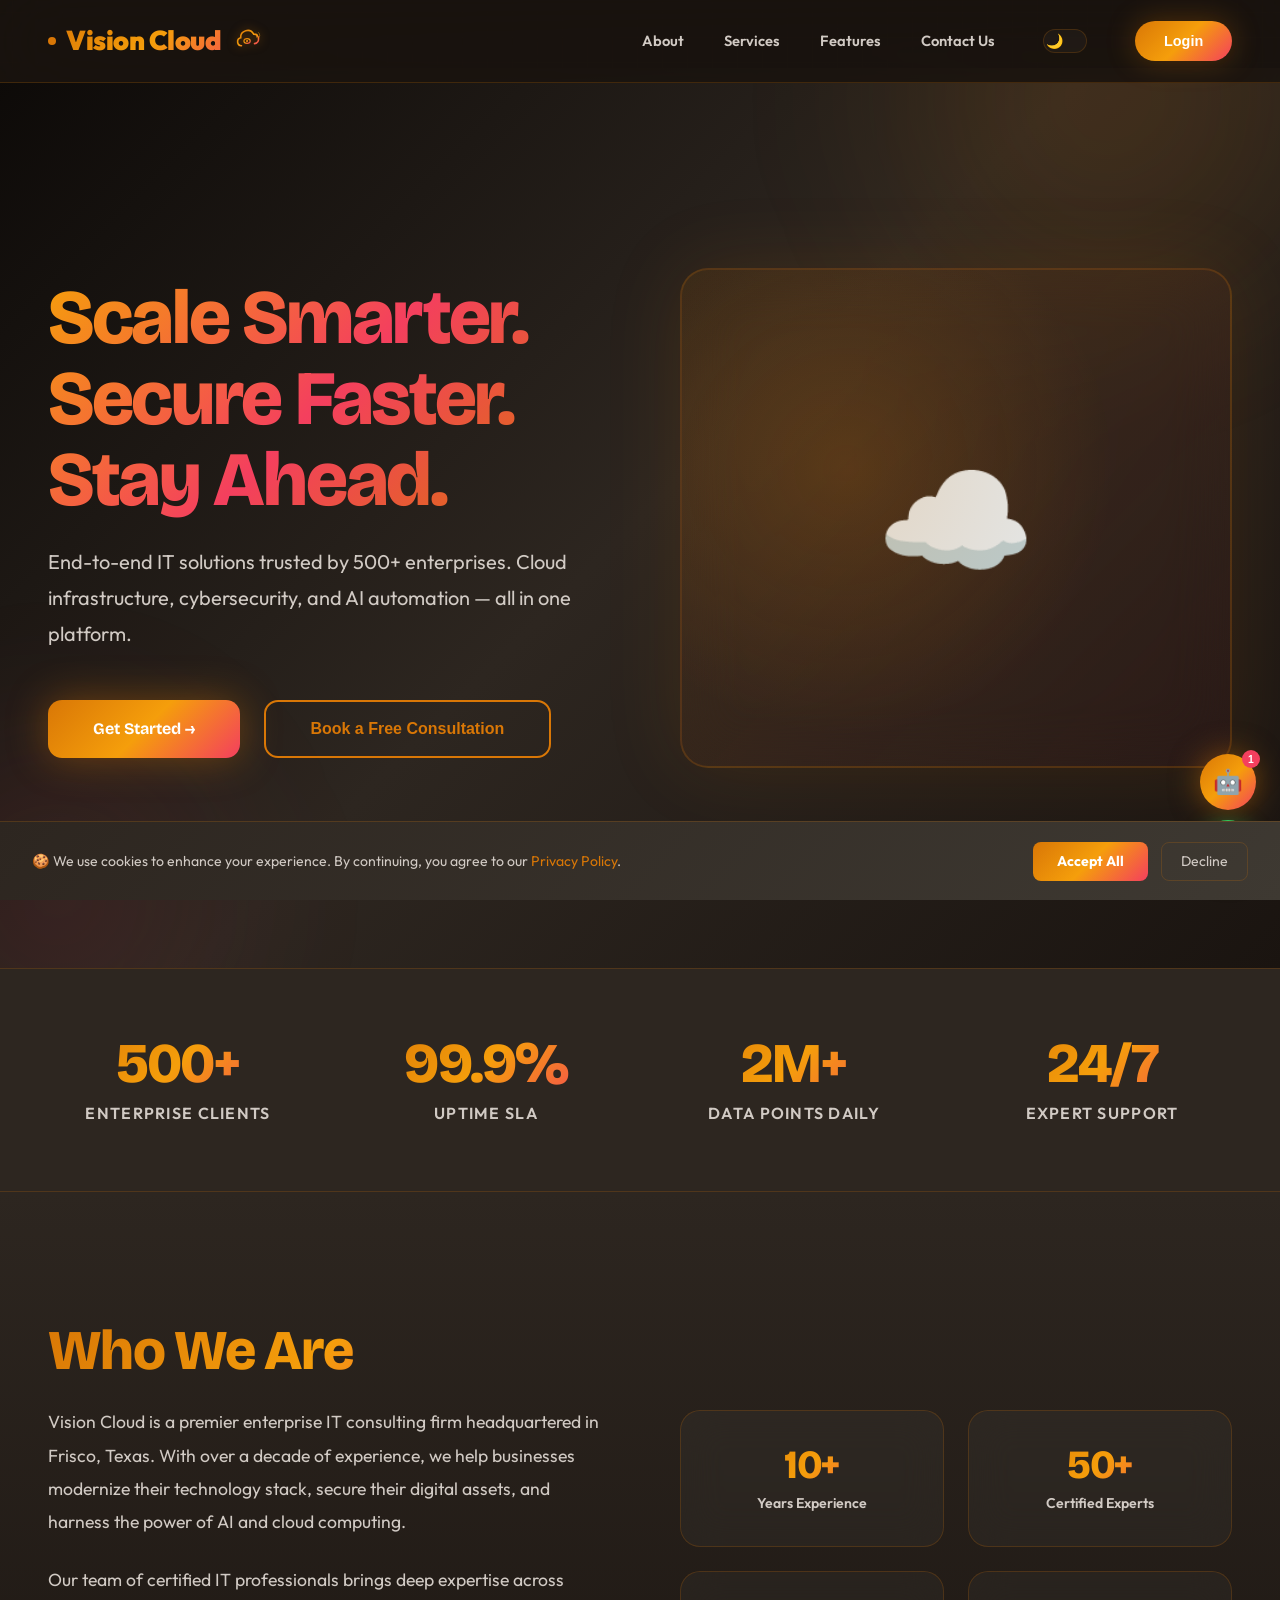
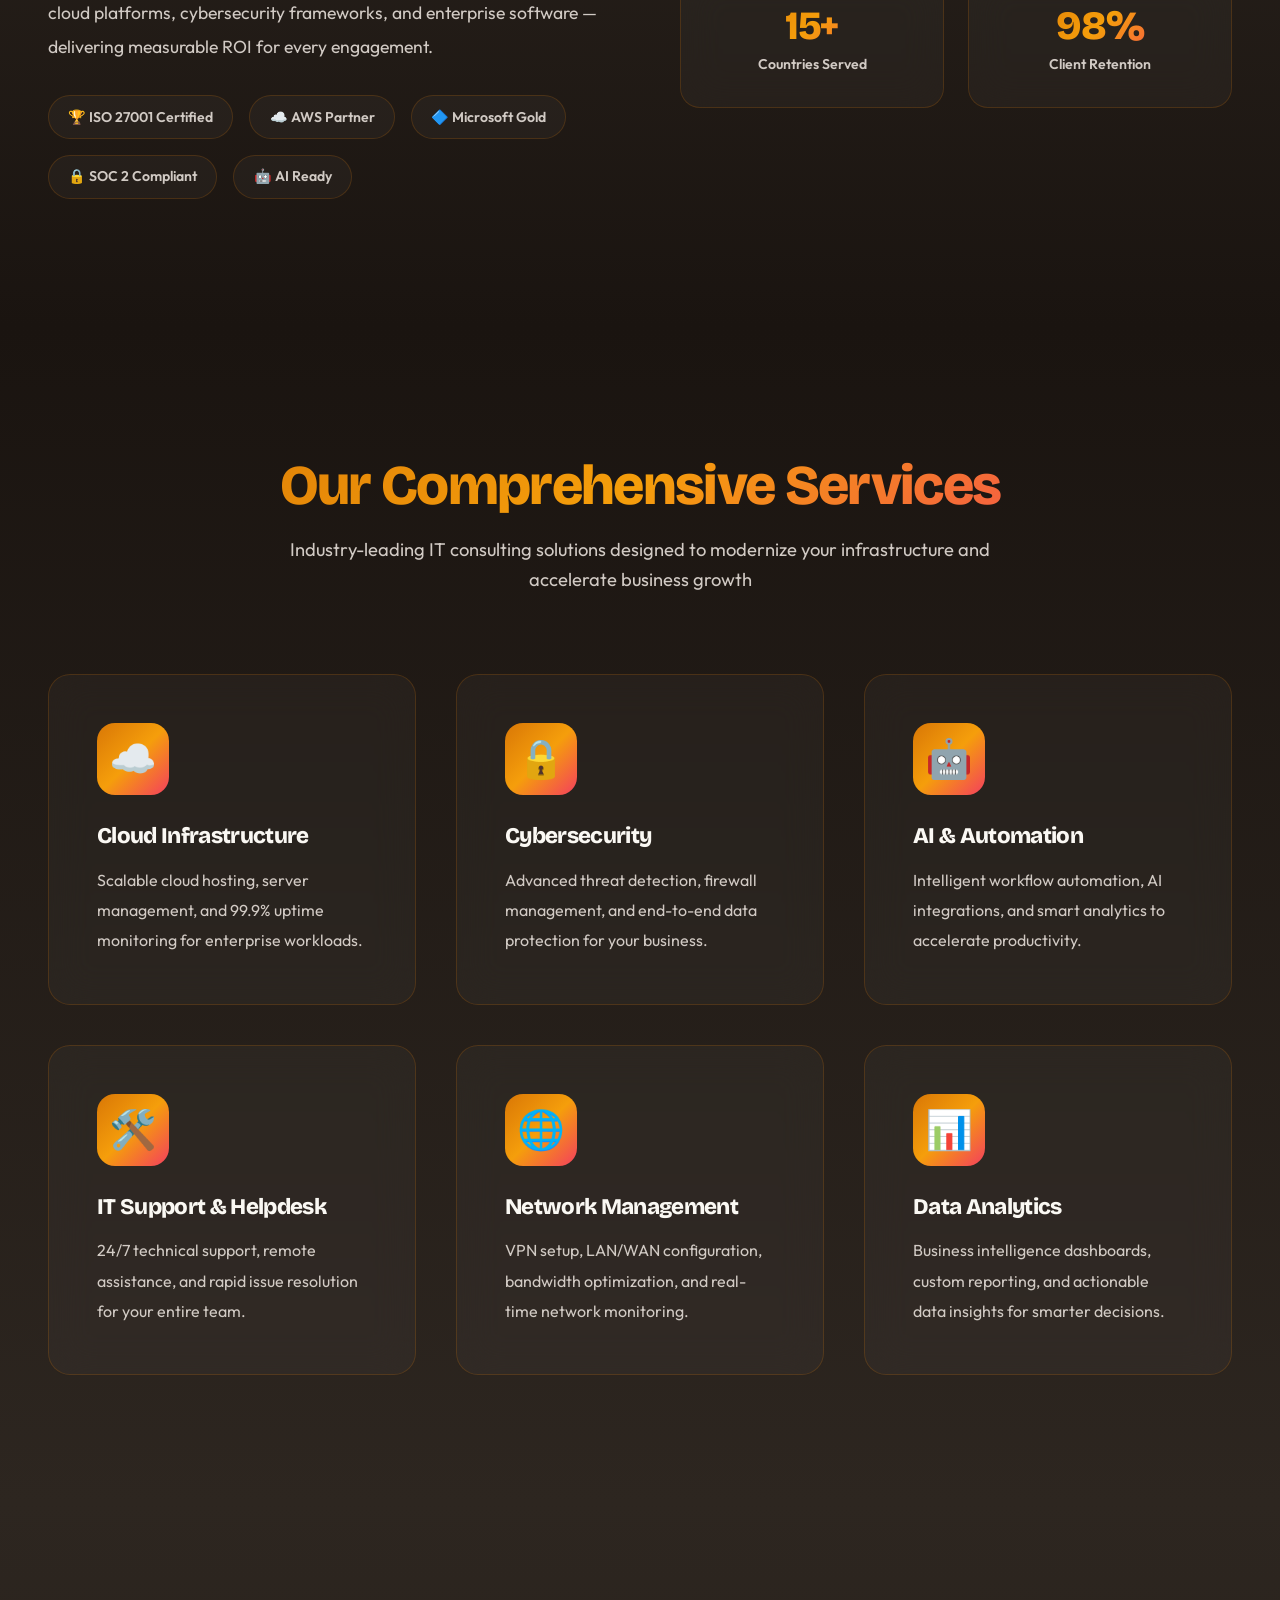
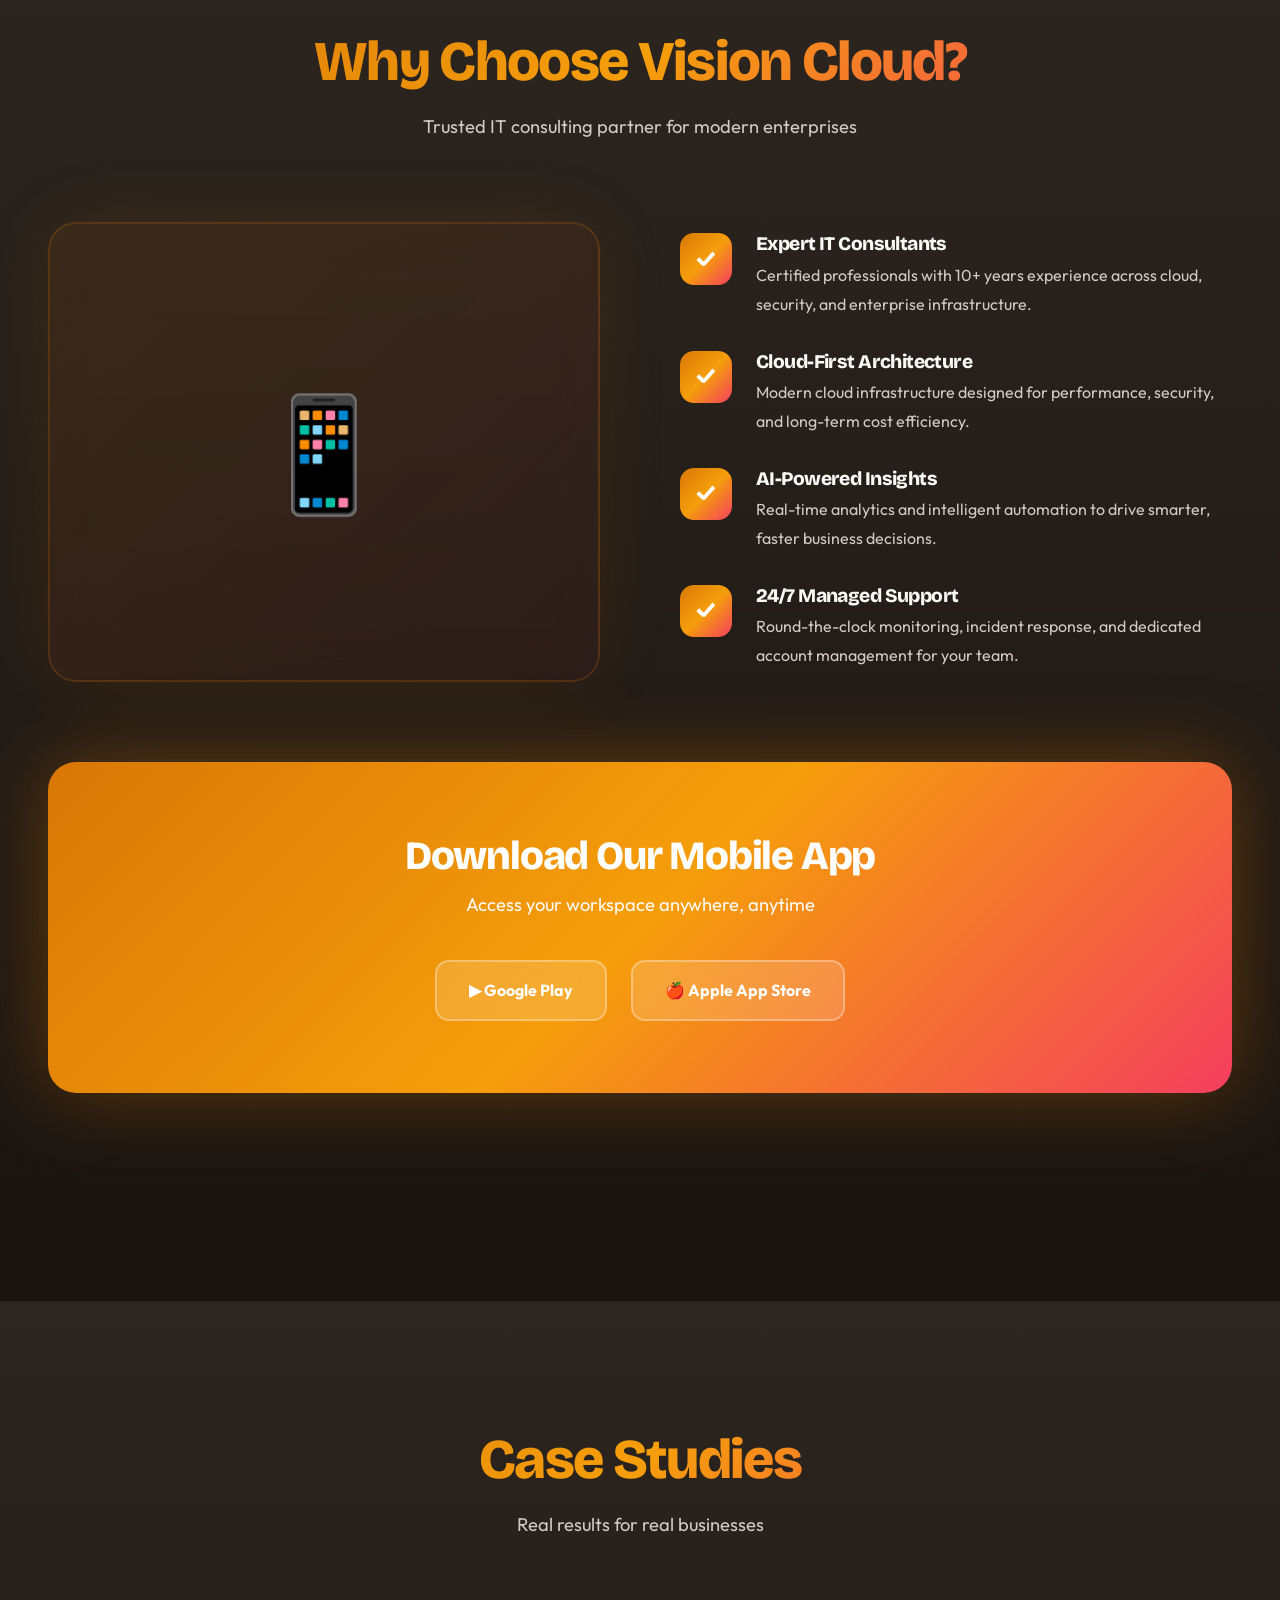
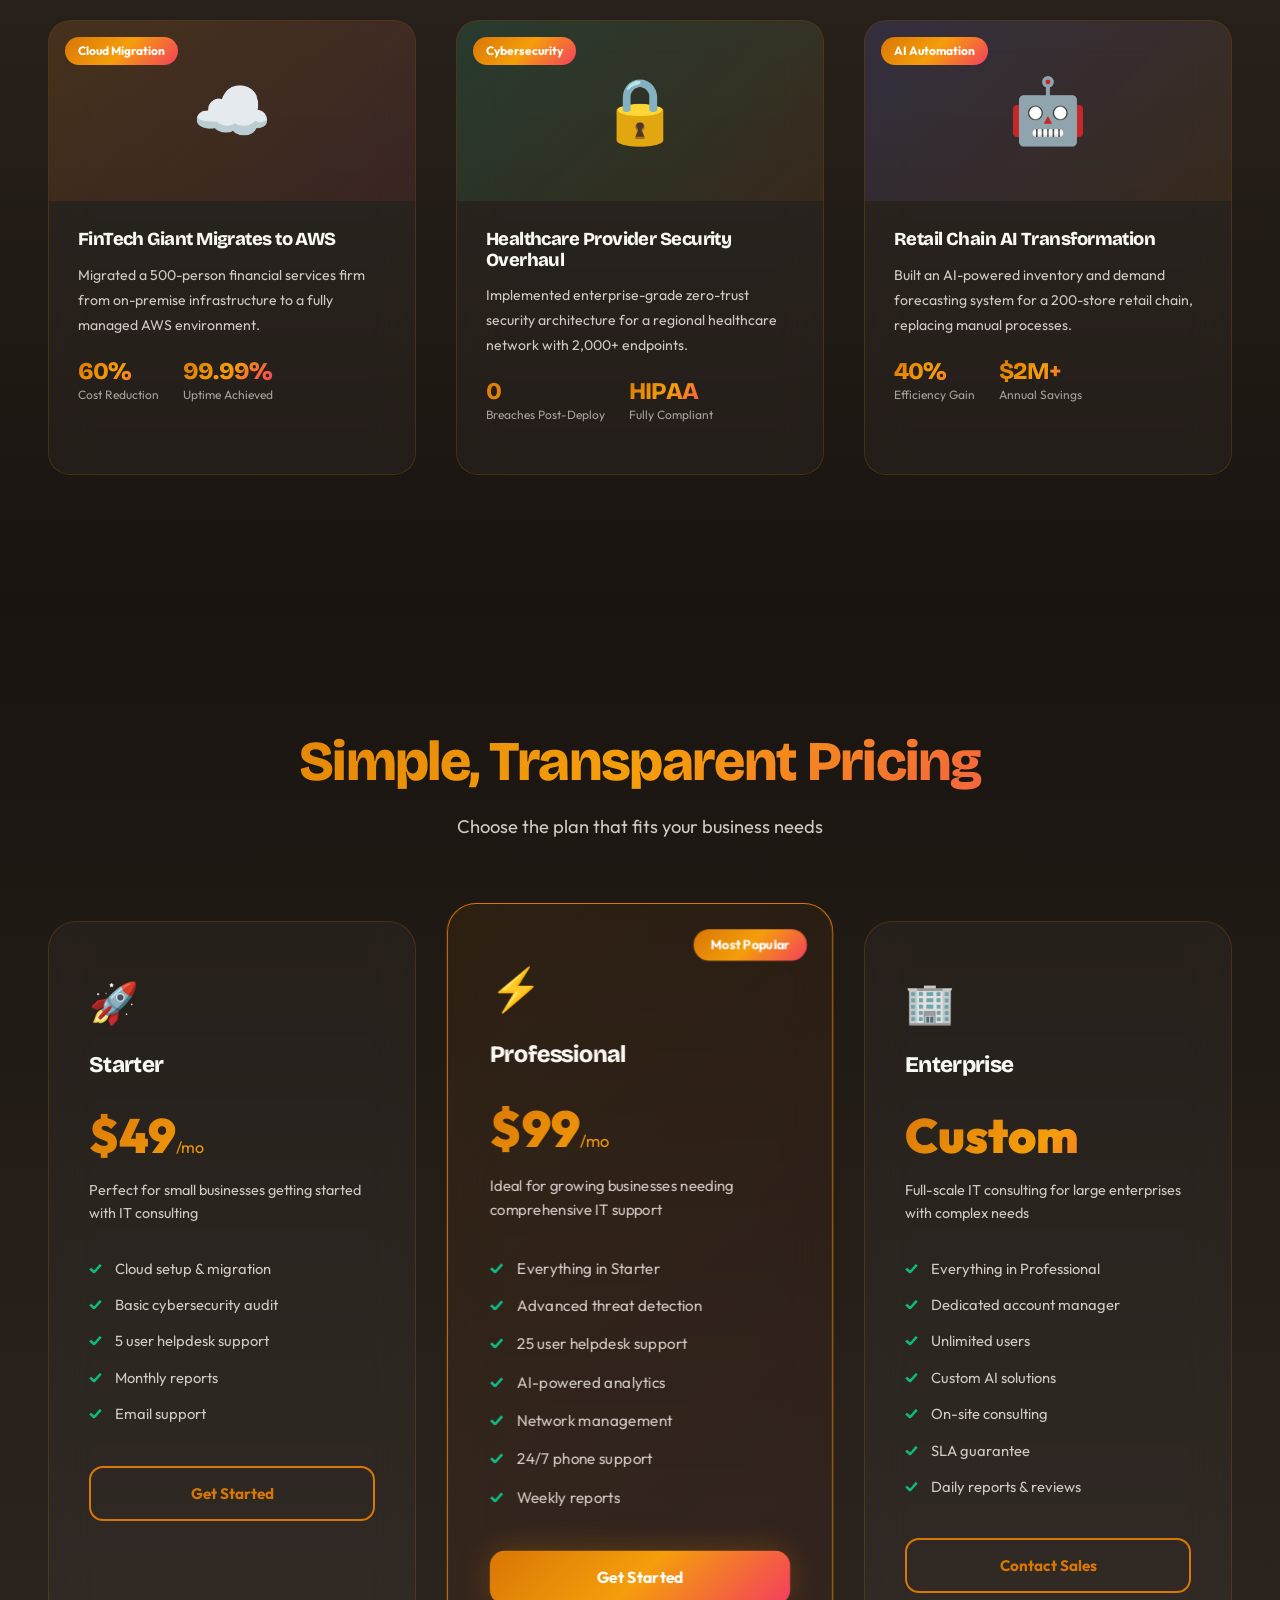
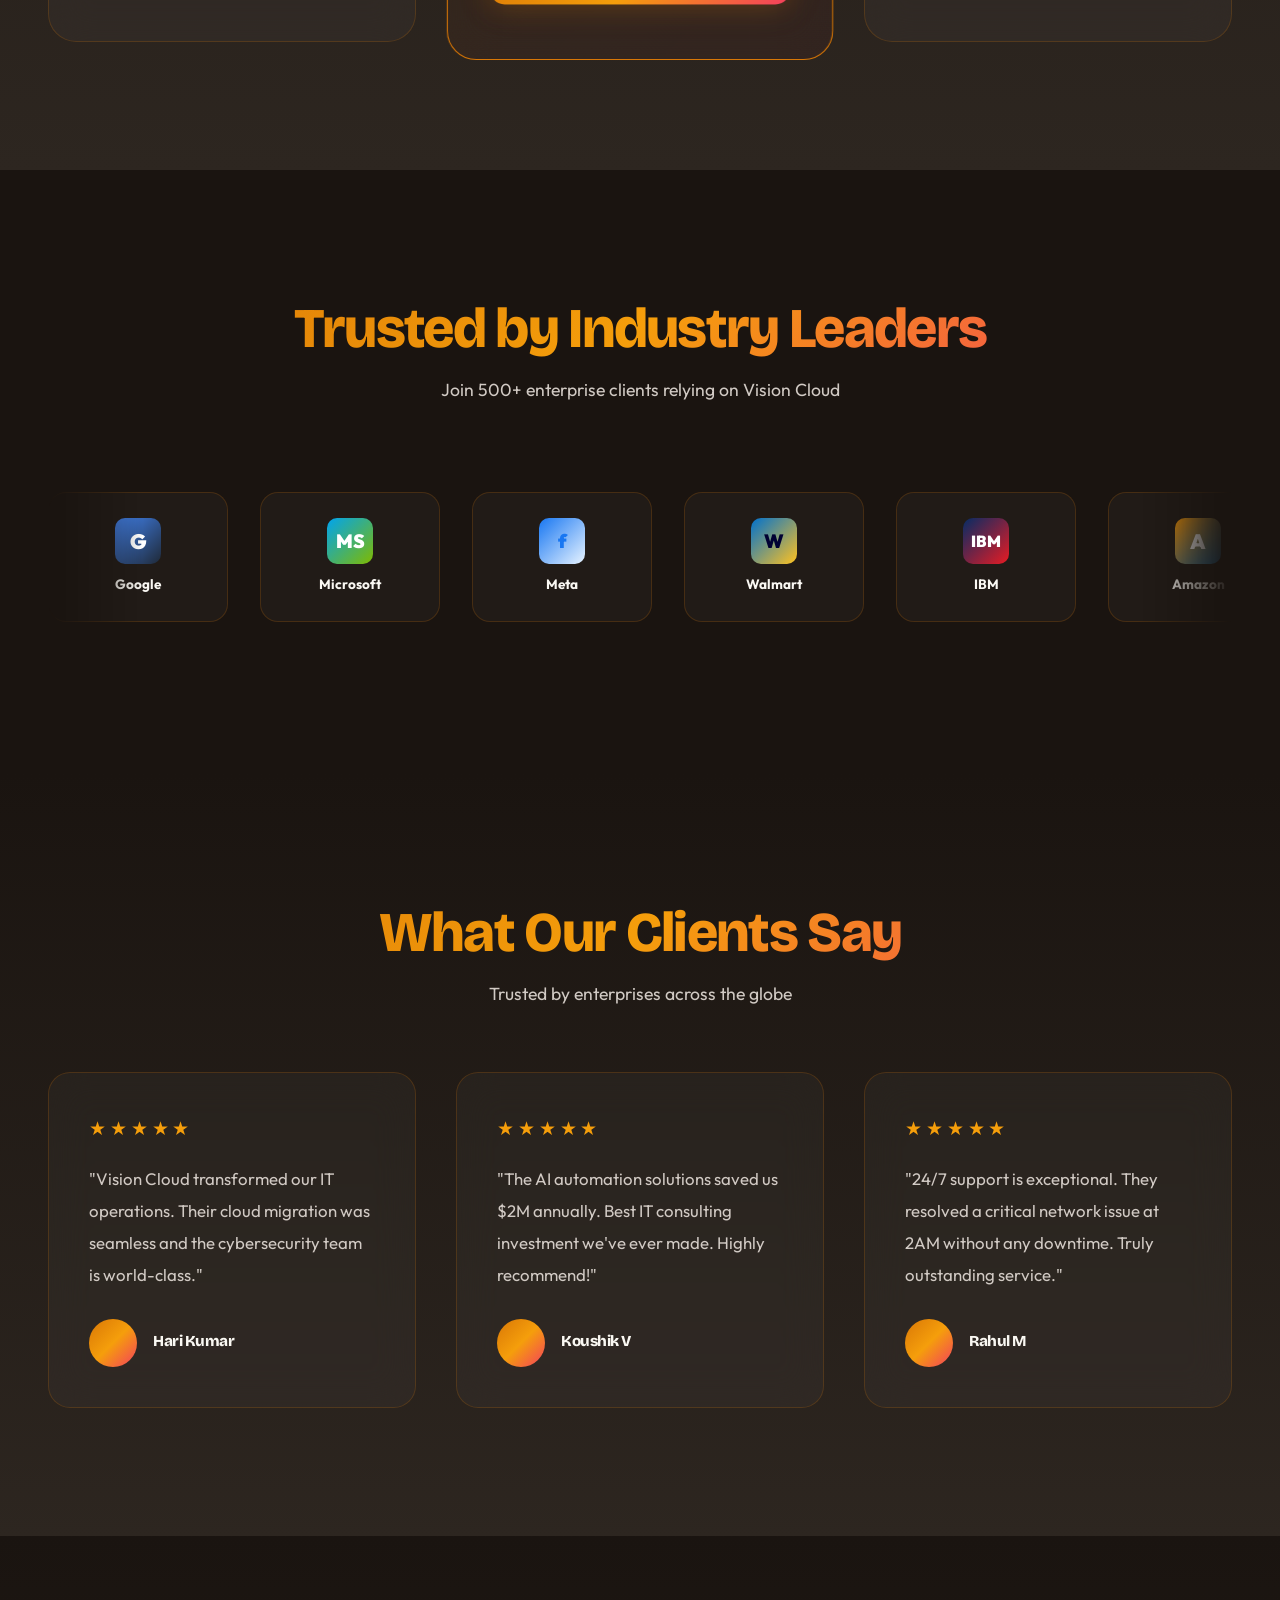
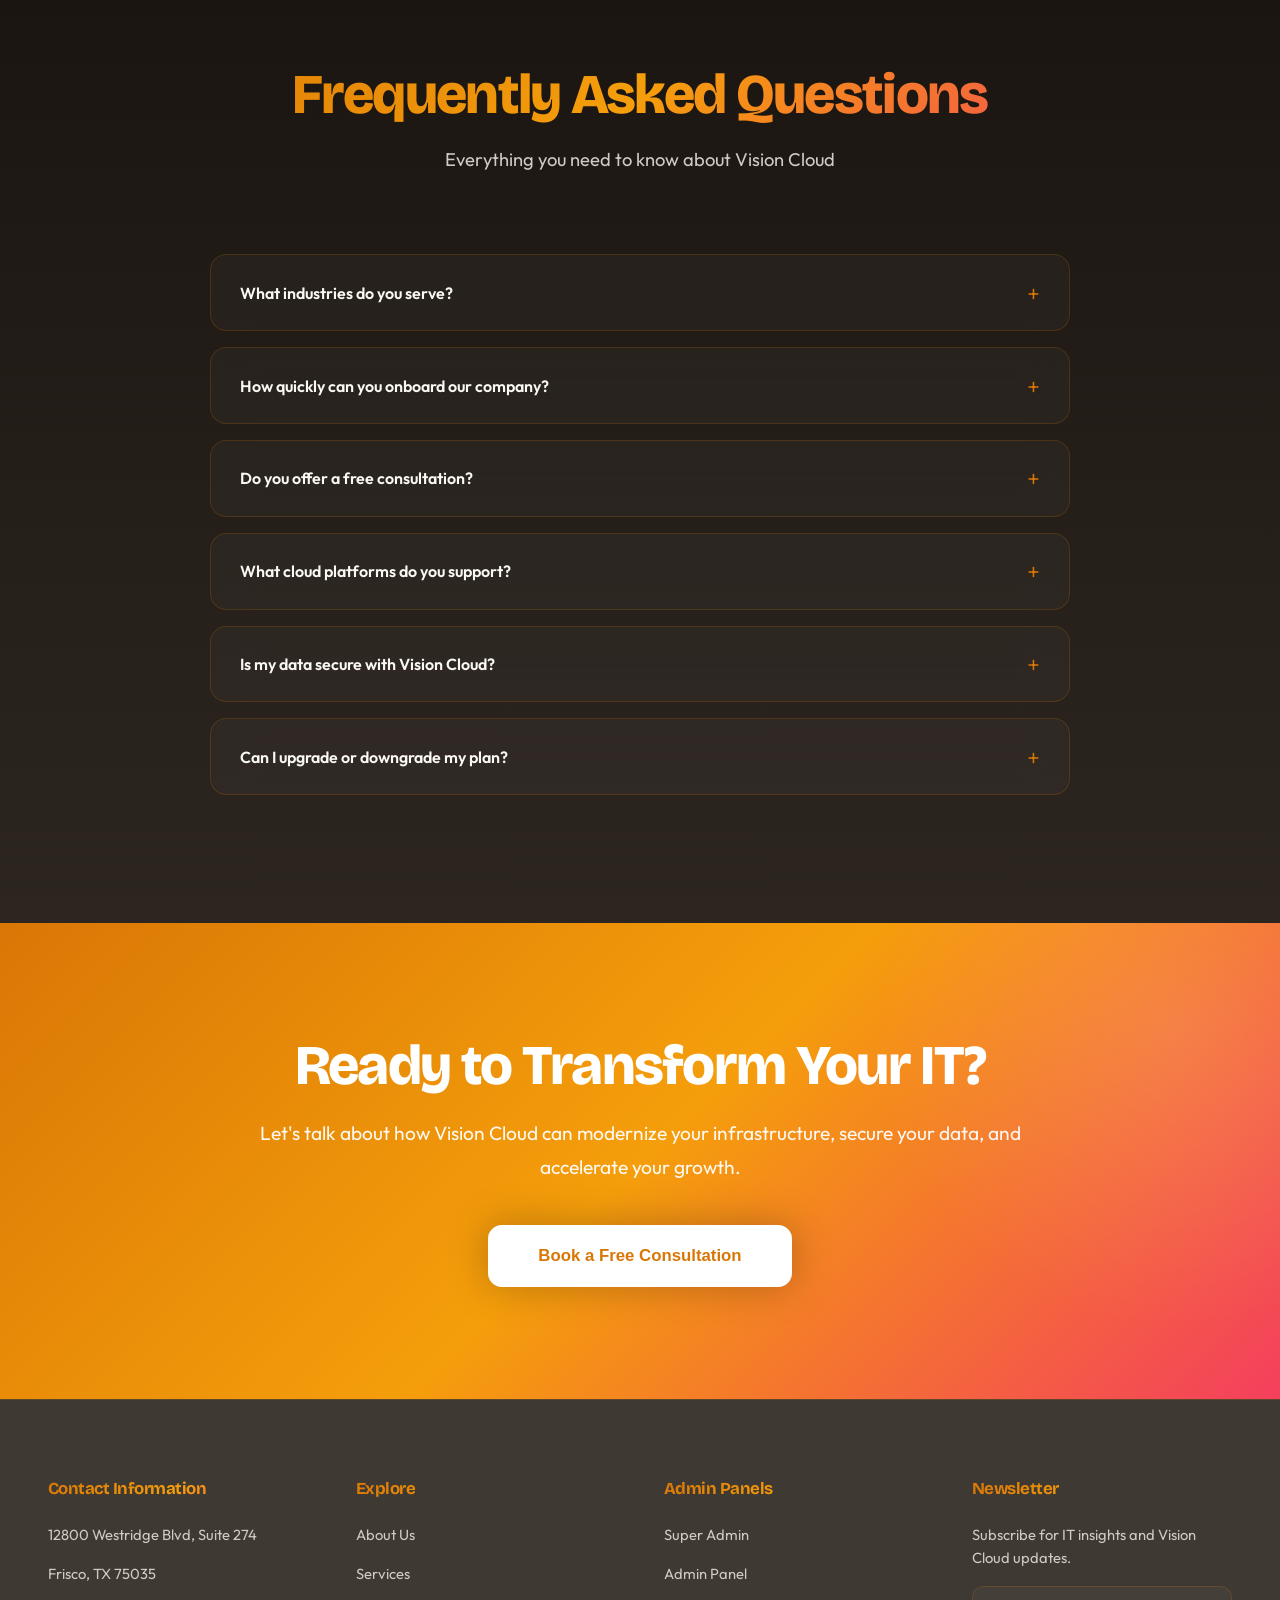
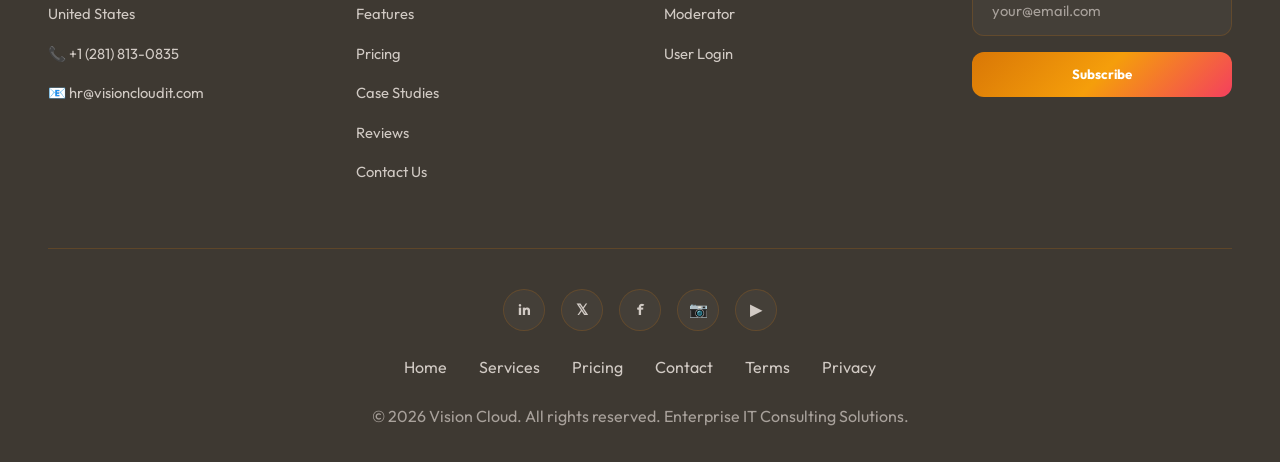
==== commit 827652f3: "Name Changes" ====
--- a/vision-cloud-final/index.html
+++ b/vision-cloud-final/index.html
@@ -312,17 +312,17 @@
                 <div class="testimonial-card scroll-reveal">
                     <div class="stars">★★★★★</div>
                     <p class="testimonial-text">"Vision Cloud transformed our IT operations. Their cloud migration was seamless and the cybersecurity team is world-class."</p>
-                    <div class="testimonial-author"><div class="author-avatar"></div><div class="author-info"><h4>Rajesh Kumar</h4><p>Operations Director, FinTech Corp</p></div></div>
+                    <div class="testimonial-author"><div class="author-avatar"></div><div class="author-info"><h4>Hari Kumar</h4></div></div>
                 </div>
                 <div class="testimonial-card scroll-reveal">
                     <div class="stars">★★★★★</div>
                     <p class="testimonial-text">"The AI automation solutions saved us $2M annually. Best IT consulting investment we've ever made. Highly recommend!"</p>
-                    <div class="testimonial-author"><div class="author-avatar"></div><div class="author-info"><h4>Priya Sharma</h4><p>CTO, RetailChain Inc</p></div></div>
+                    <div class="testimonial-author"><div class="author-avatar"></div><div class="author-info"><h4>Koushik V</h4></div></div>
                 </div>
                 <div class="testimonial-card scroll-reveal">
                     <div class="stars">★★★★★</div>
                     <p class="testimonial-text">"24/7 support is exceptional. They resolved a critical network issue at 2AM without any downtime. Truly outstanding service."</p>
-                    <div class="testimonial-author"><div class="author-avatar"></div><div class="author-info"><h4>Amit Patel</h4><p>CEO, HealthCare Network</p></div></div>
+                    <div class="testimonial-author"><div class="author-avatar"></div><div class="author-info"><h4>Rahul M</h4></div></div>
                 </div>
             </div>
         </div>
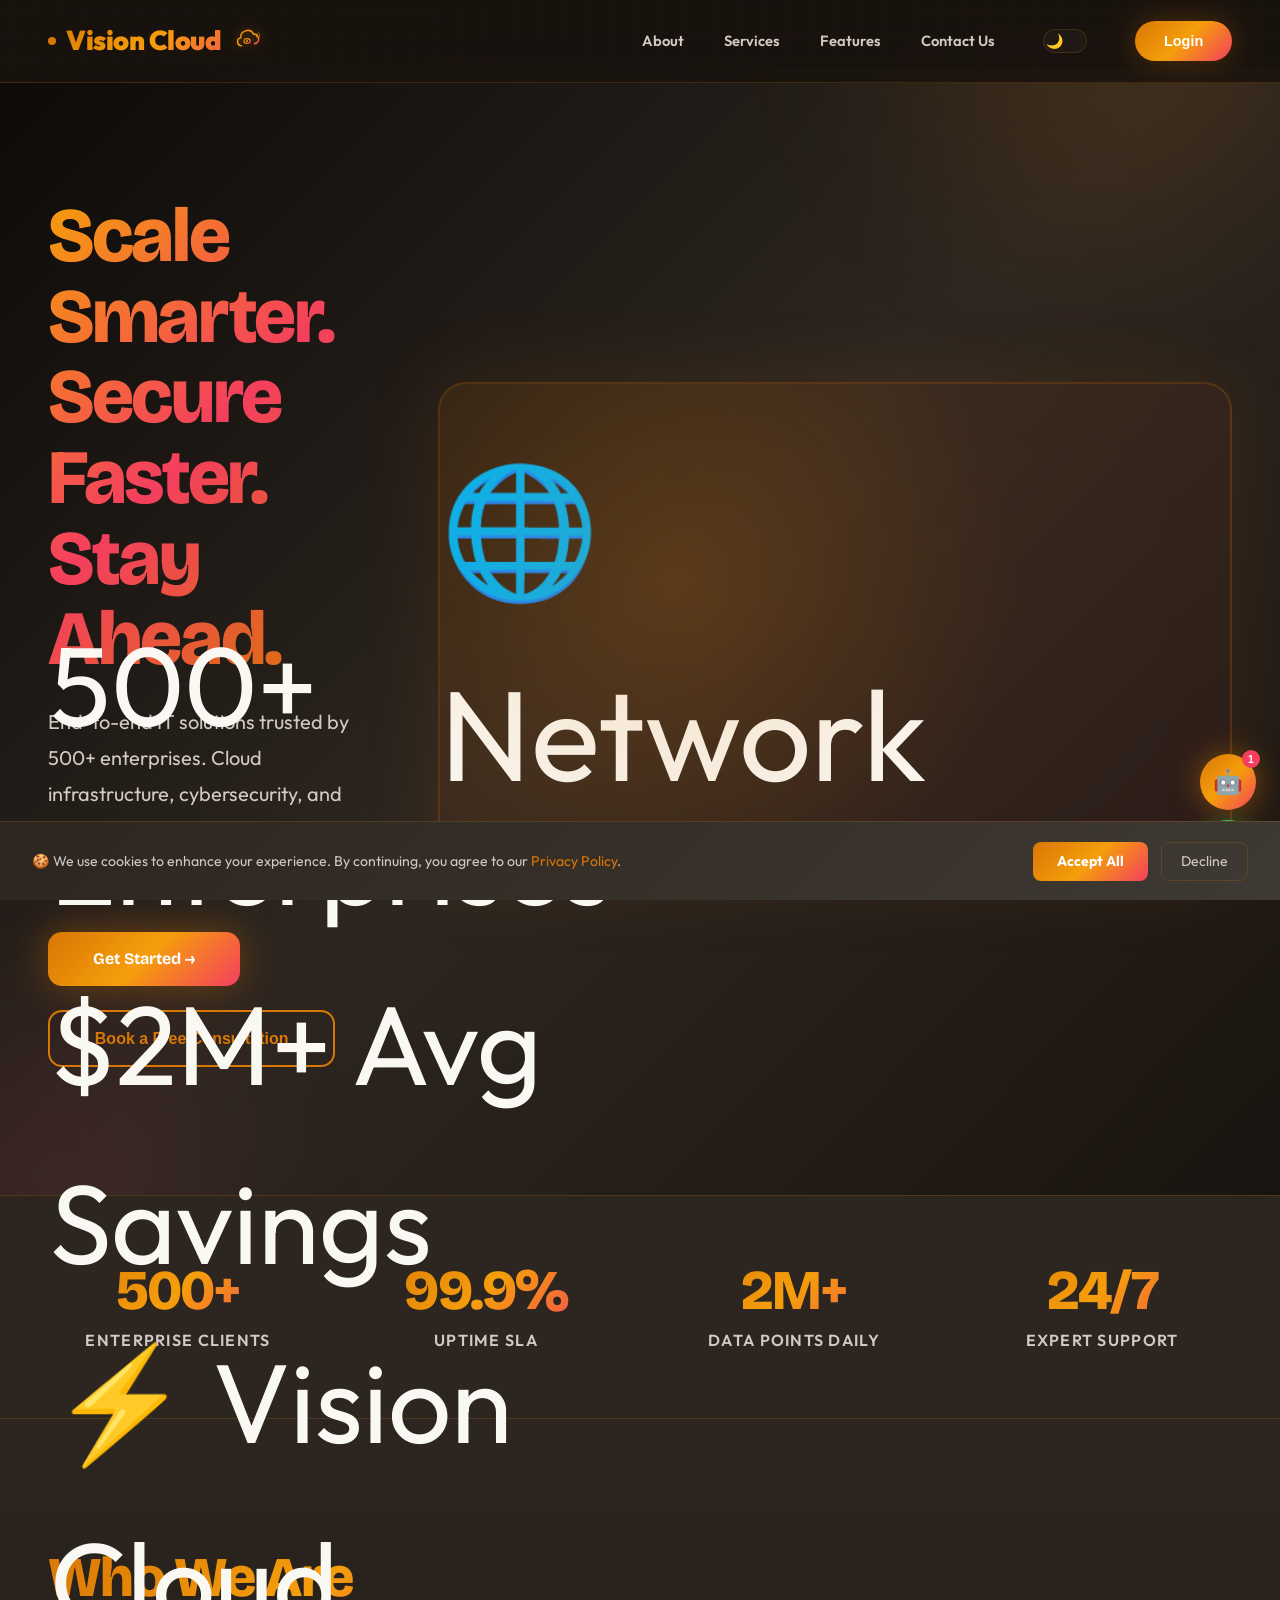
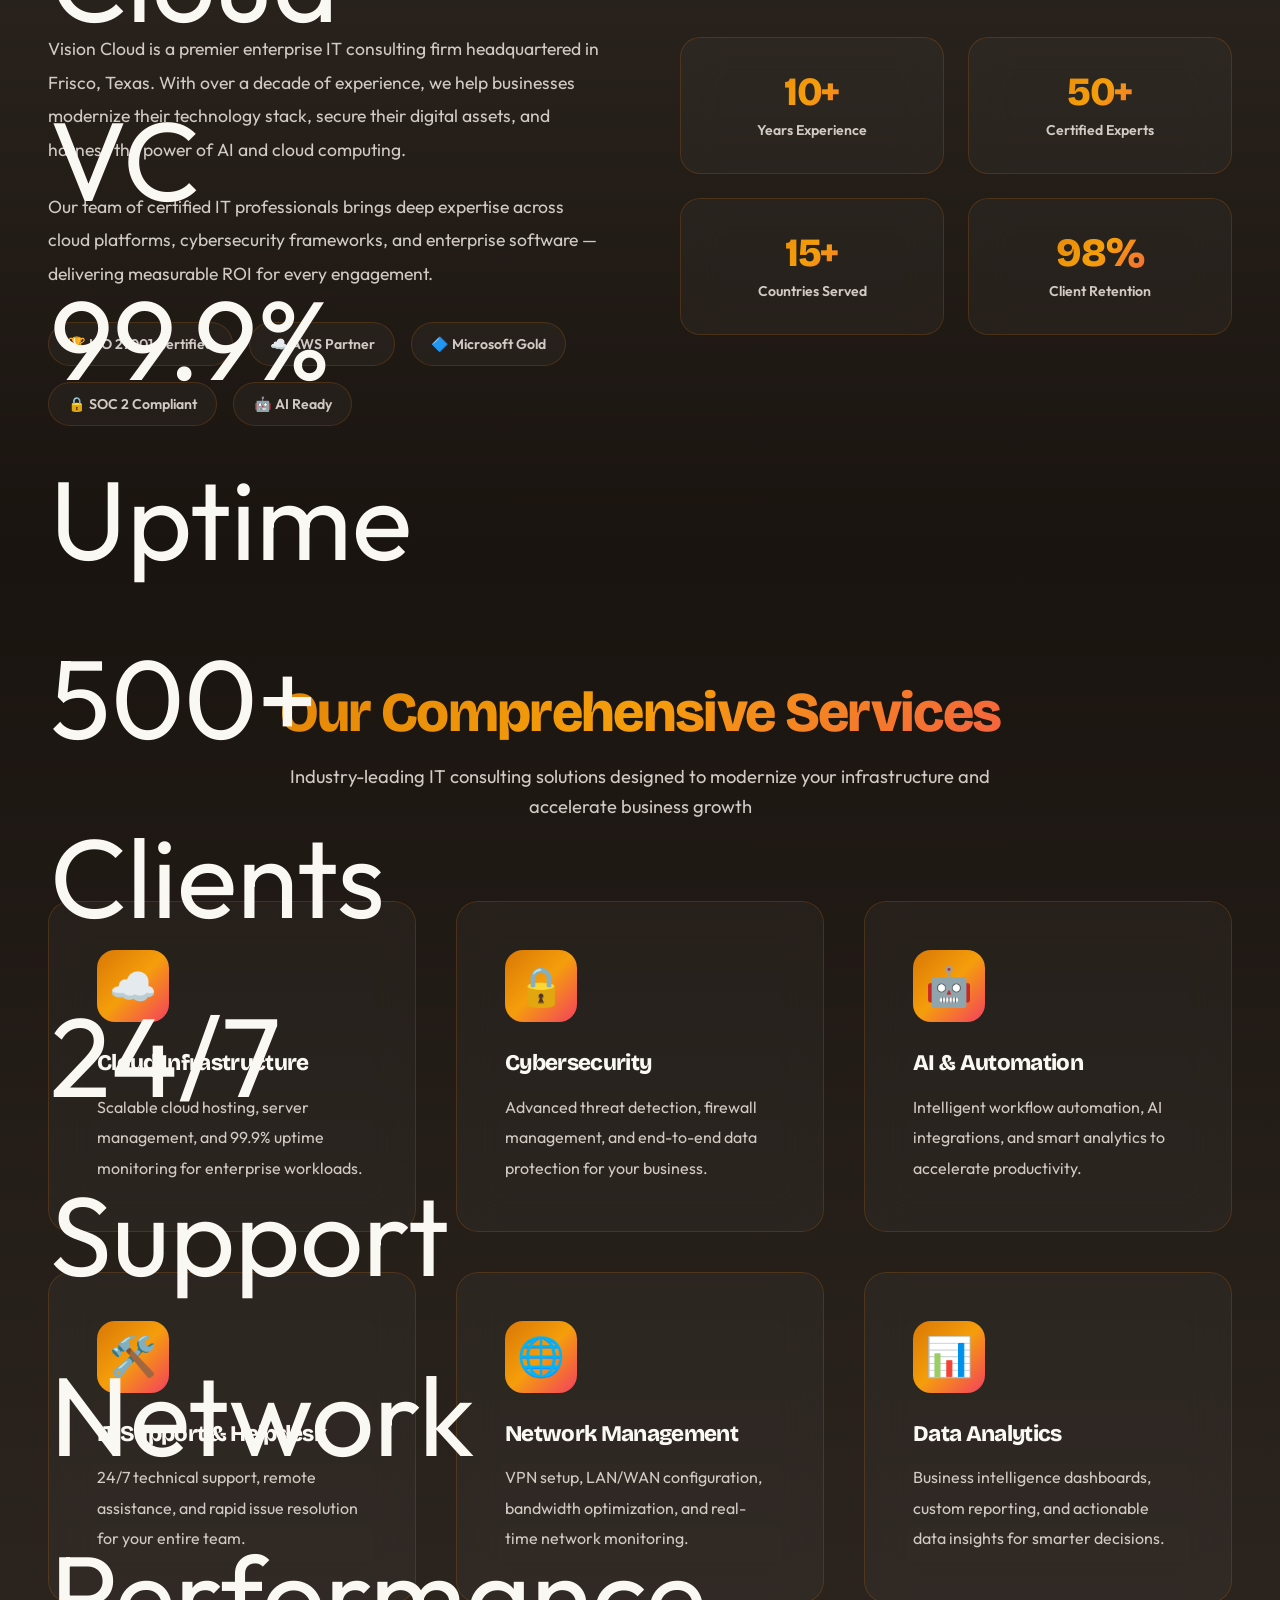
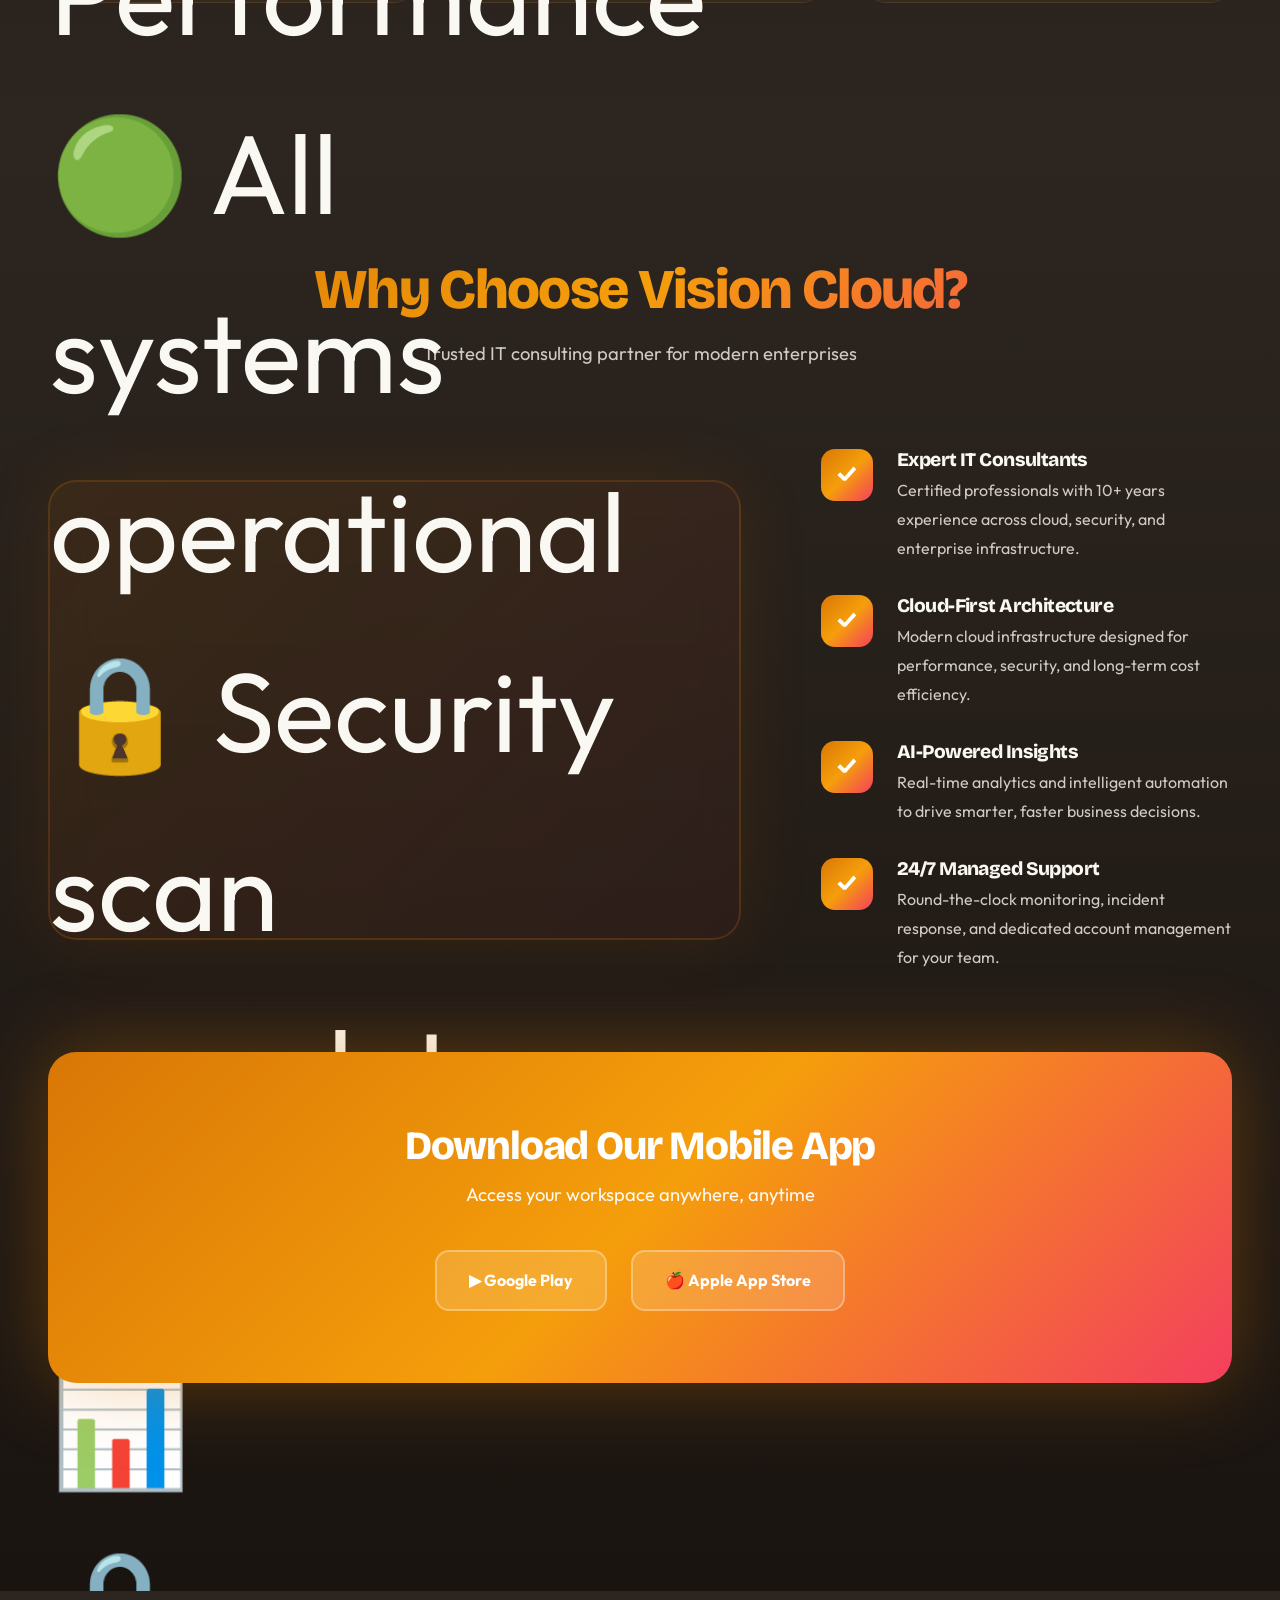
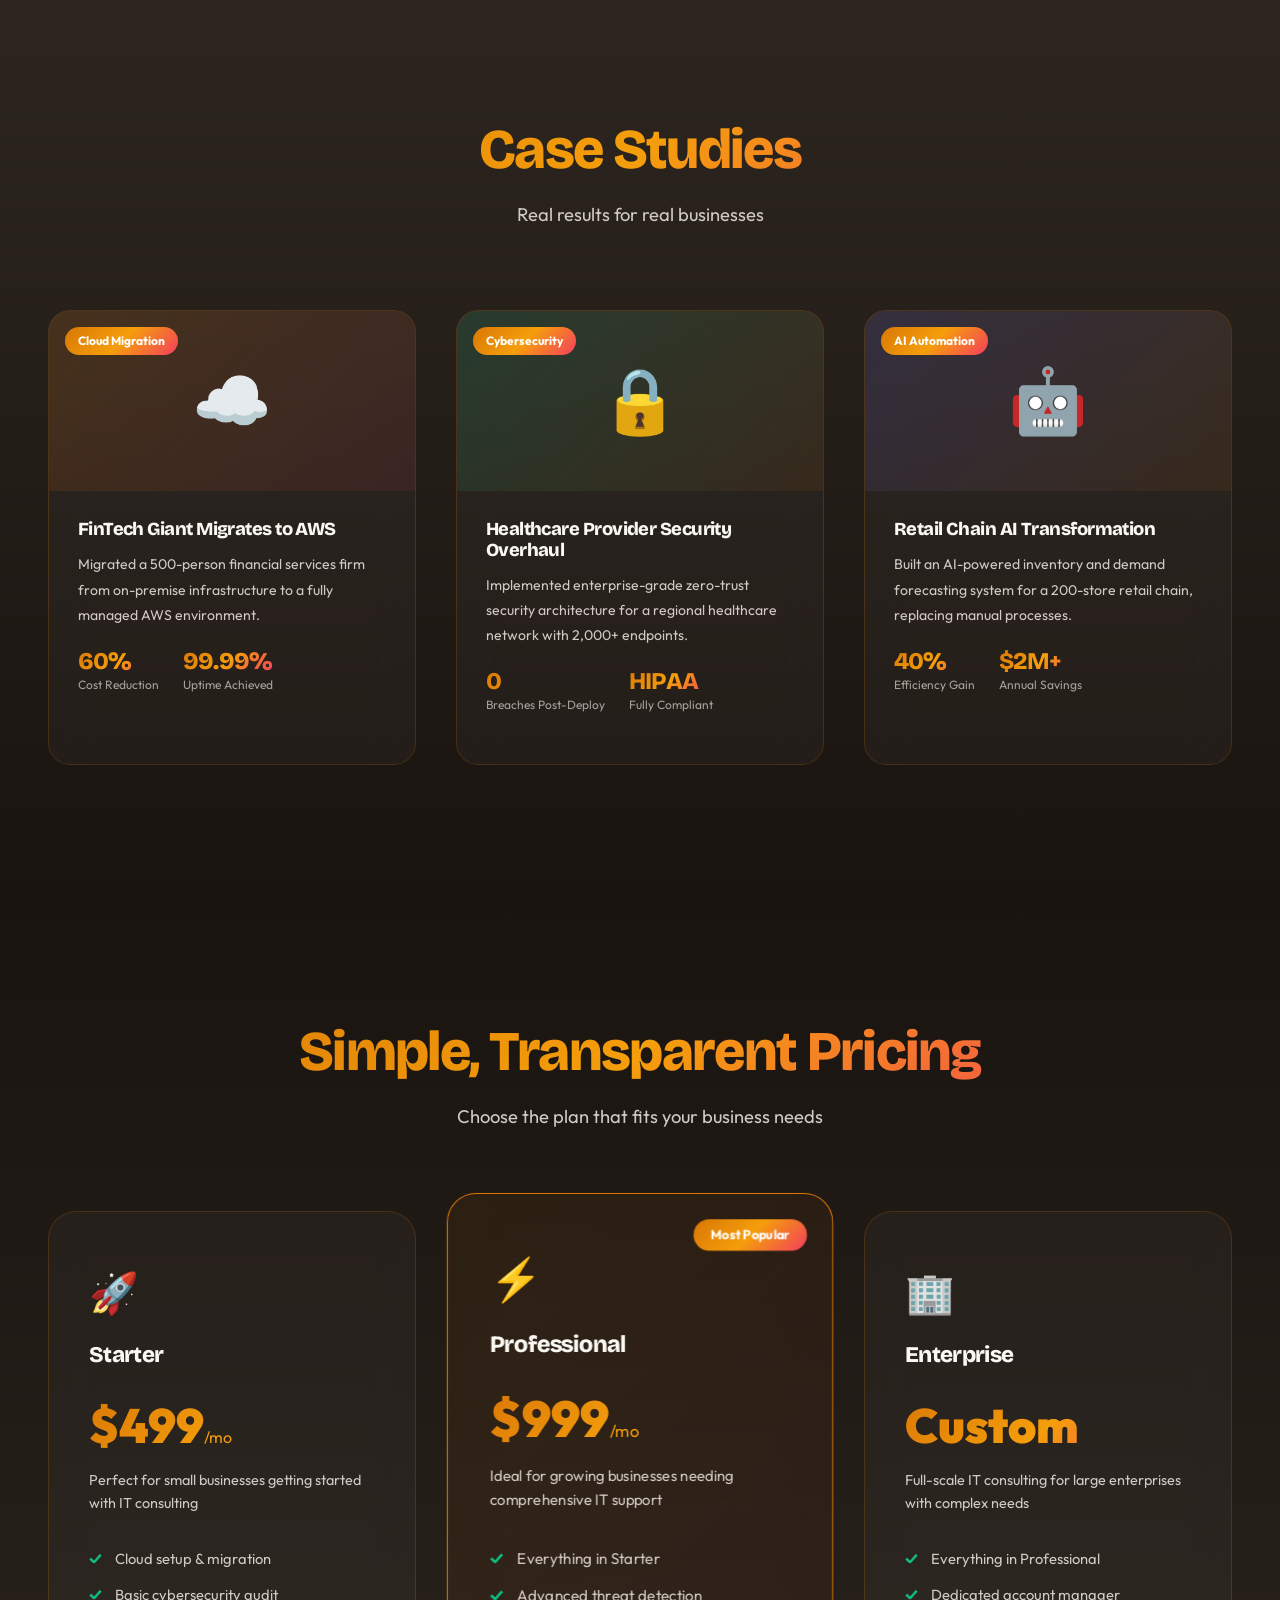
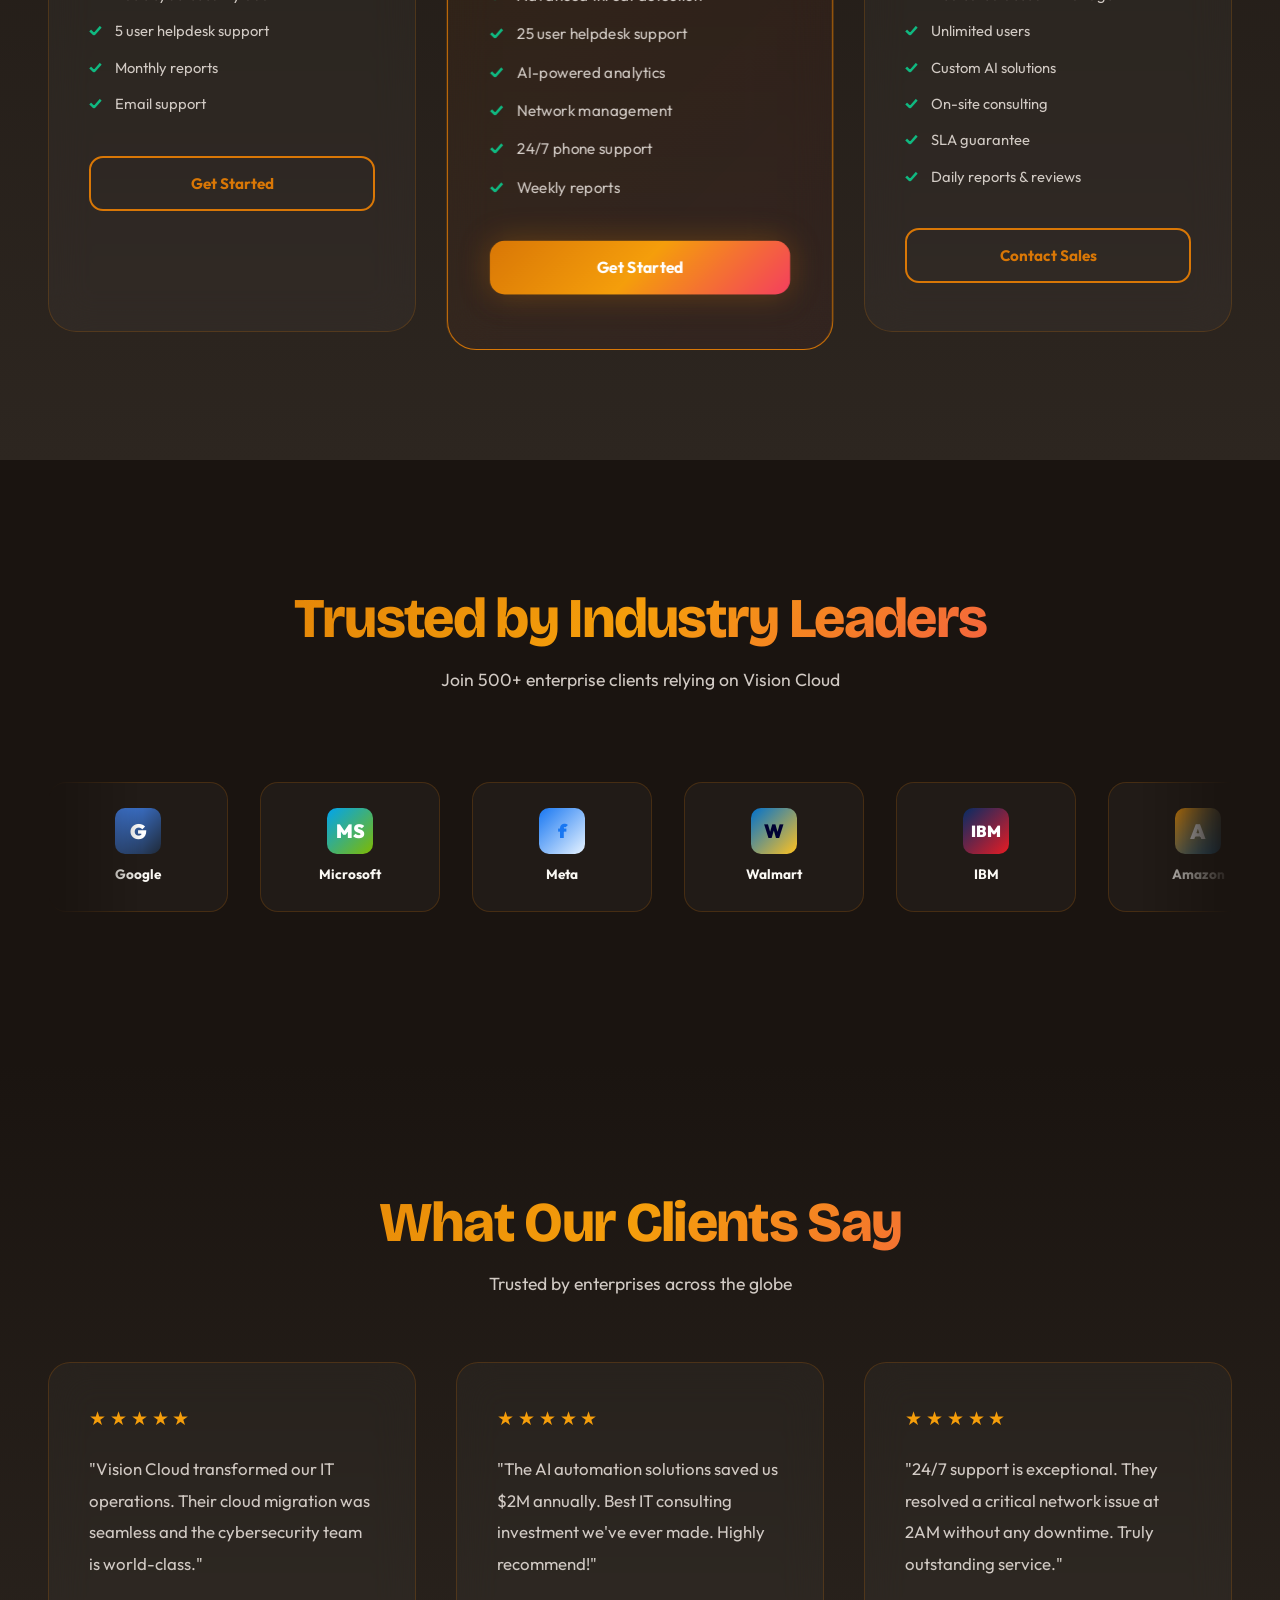
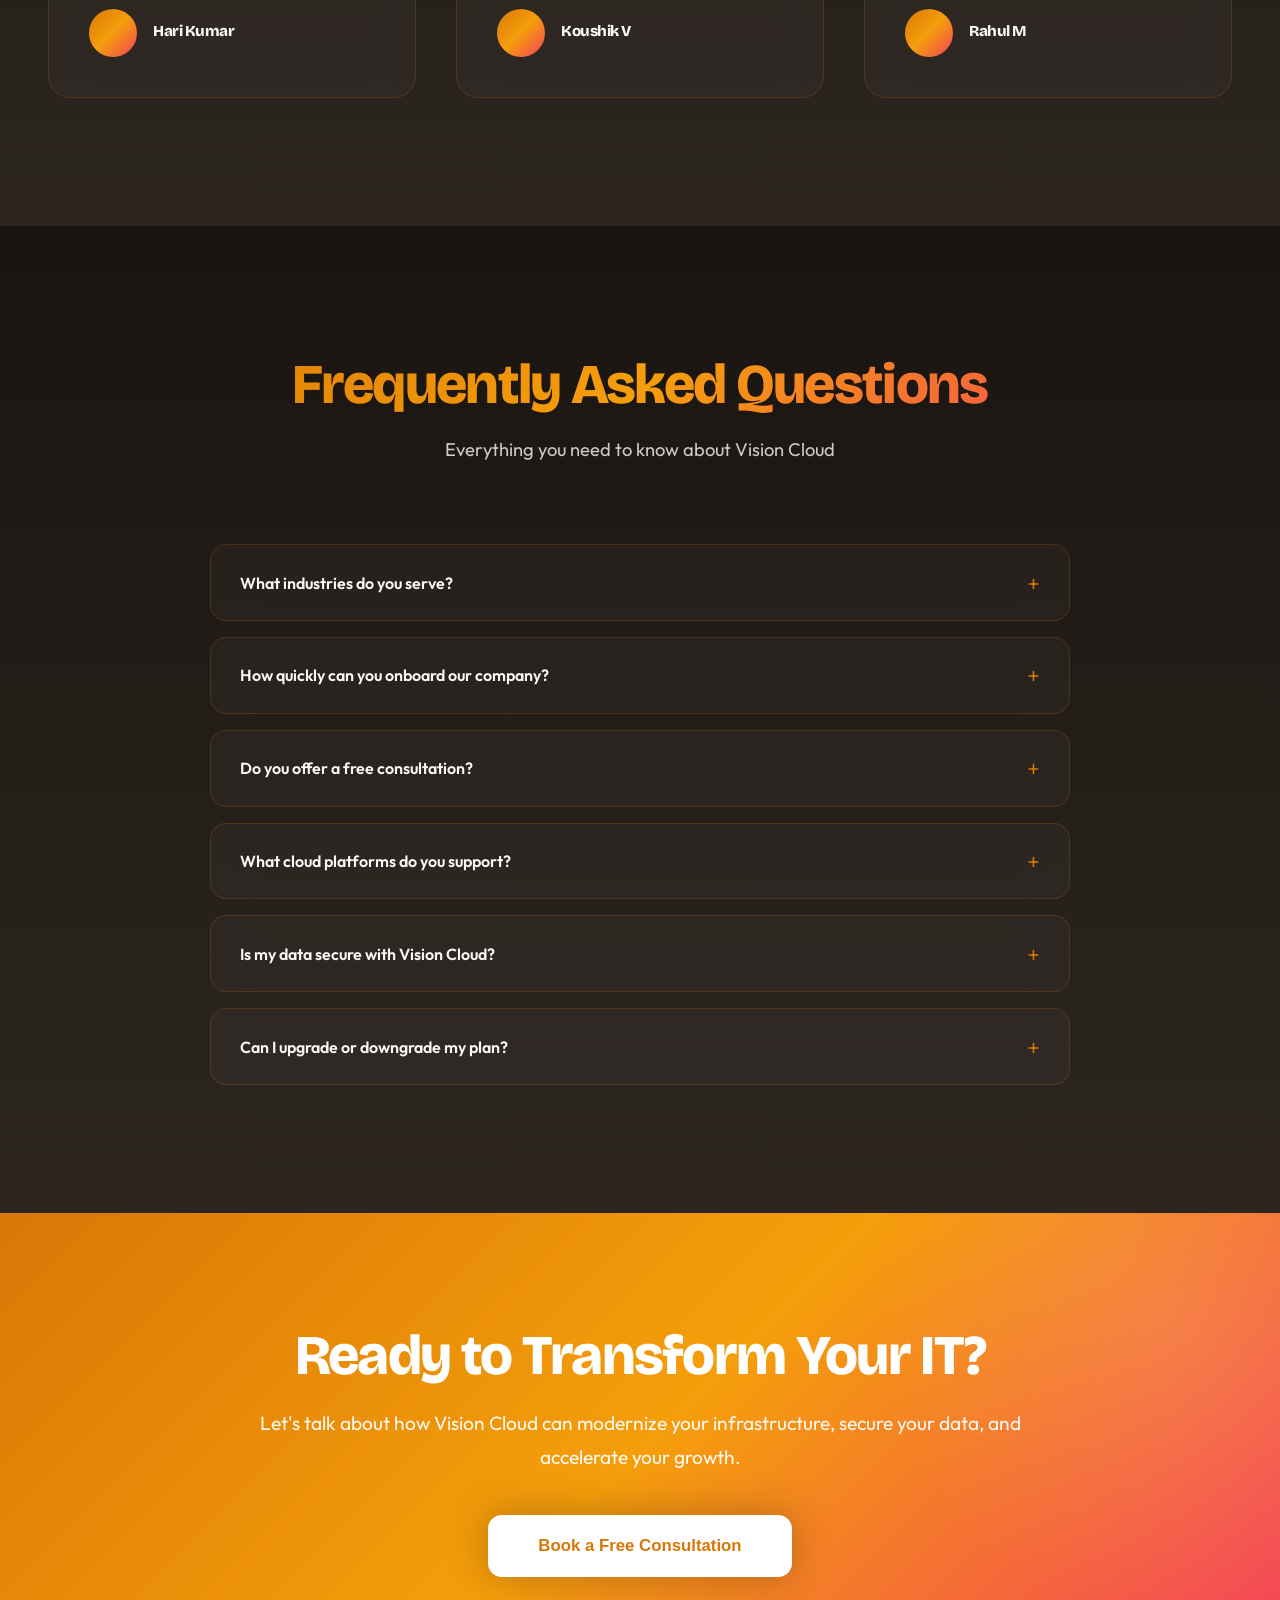
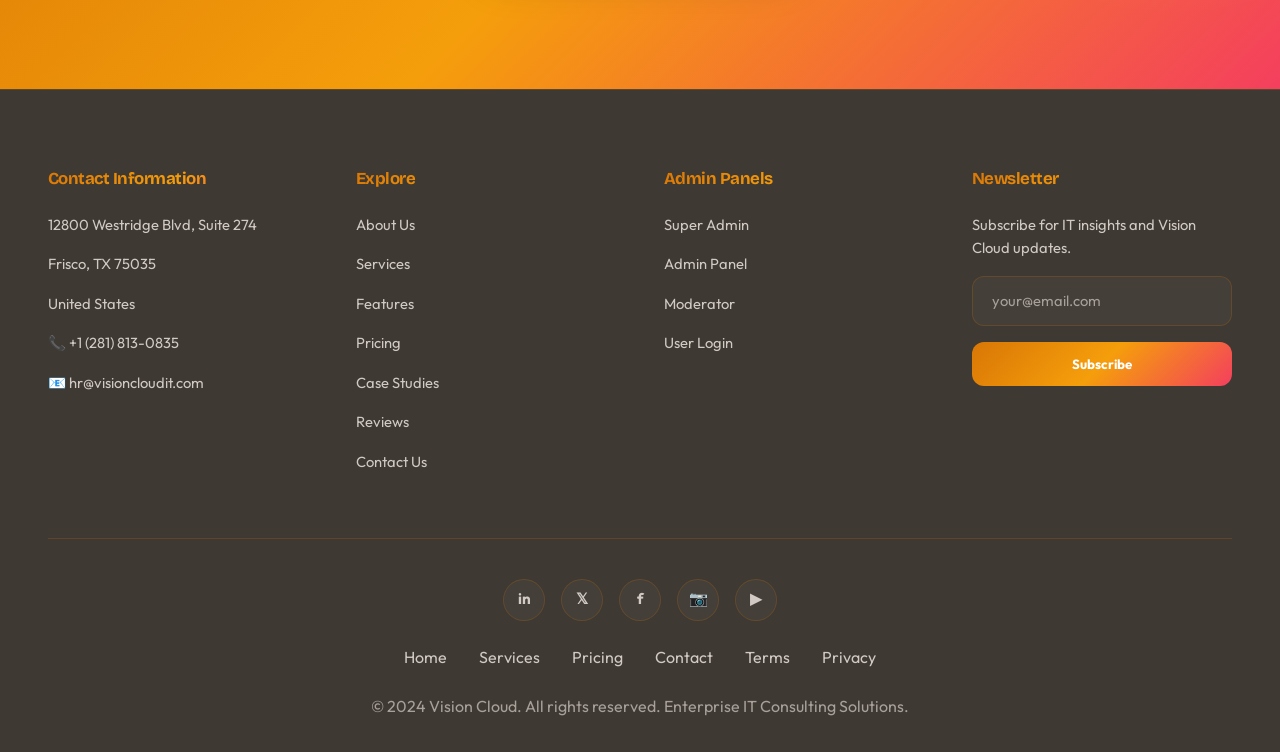
==== commit cc3f15ef: "HTML CSS Changes" ====
--- a/vision-cloud-final/index.html
+++ b/vision-cloud-final/index.html
@@ -9,7 +9,6 @@
     <meta property="og:type" content="website">
     <meta name="theme-color" content="#1a1410">
     <title>Vision Cloud - Enterprise IT Consulting Platform</title>
-    <!-- Google Analytics -->
     <script async src="https://www.googletagmanager.com/gtag/js?id=G-XXXXXXXXXX"></script>
     <script>
         window.dataLayer = window.dataLayer || [];
@@ -23,14 +22,12 @@
 </head>
 <body>
 
-    <!-- PAGE LOADER -->
     <div id="page-loader">
         <div class="loader-logo">☁️ Vision Cloud</div>
         <div class="loader-bar"><div class="loader-bar-inner"></div></div>
         <div class="loader-text">LOADING ENTERPRISE PLATFORM...</div>
     </div>
 
-    <!-- HEADER -->
     <header id="header">
         <div class="header-wrapper">
             <a href="#" class="logo">
@@ -63,16 +60,11 @@
             <a href="#about" onclick="closeMobileNav()">About</a>
             <a href="#services" onclick="closeMobileNav()">Services</a>
             <a href="#features" onclick="closeMobileNav()">Features</a>
-            <a href="#pricing" onclick="closeMobileNav()">Pricing</a>
-            <a href="#clients" onclick="closeMobileNav()">Clients</a>
-            <a href="#testimonials" onclick="closeMobileNav()">Reviews</a>
-            <a href="#faq" onclick="closeMobileNav()">FAQ</a>
             <a href="#contact-section" onclick="closeMobileNav()">Contact Us</a>
             <button onclick="closeMobileNav(); openLoginModal()">Login</button>
         </div>
     </header>
 
-    <!-- HERO -->
     <section class="hero">
         <div class="hero-content">
             <div class="hero-text">
@@ -83,11 +75,26 @@
                     <button class="btn-secondary" onclick="openContactModal()">Book a Free Consultation</button>
                 </div>
             </div>
-            <div><div class="hero-visual">☁️</div></div>
-        </div>
-    </section>
-
-    <!-- STATS -->
+            <div>
+                <div class="hero-visual">
+                    <div class="tech-cards-container">
+                        <div class="tech-center-glow"></div>
+                        <div class="tech-card tc-1"><div class="tc-icon">☁️</div><div class="tc-info"><div class="tc-title">Cloud</div><div class="tc-sub">Infrastructure</div></div><div class="tc-dot"></div></div>
+                        <div class="tech-card tc-2"><div class="tc-icon">🔒</div><div class="tc-info"><div class="tc-title">Security</div><div class="tc-sub">Zero Trust</div></div><div class="tc-dot"></div></div>
+                        <div class="tech-card tc-3"><div class="tc-icon">🤖</div><div class="tc-info"><div class="tc-title">AI & Auto</div><div class="tc-sub">Automation</div></div><div class="tc-dot"></div></div>
+                        <div class="tech-card tc-4"><div class="tc-icon">🌐</div><div class="tc-info"><div class="tc-title">Network</div><div class="tc-sub">Management</div></div><div class="tc-dot"></div></div>
+                        <div class="tech-card tc-5"><div class="tc-icon">📊</div><div class="tc-info"><div class="tc-title">Analytics</div><div class="tc-sub">Real-time</div></div><div class="tc-dot"></div></div>
+                        <div class="tech-center-badge"><div class="tc-badge-icon">⚡</div><div class="tc-badge-text">Vision<br>Cloud</div></div>
+                        <div class="tc-ring tc-ring-1"></div>
+                        <div class="tc-ring tc-ring-2"></div>
+                        <div class="tc-stat ts-1"><span>500+</span>Clients</div>
+                        <div class="tc-stat ts-2"><span>99.9%</span>Uptime</div>
+                    </div>
+                </div>
+            </div>
+        </div>
+    </section>
+
     <section class="stats">
         <div class="stats-grid">
             <div class="stat-item scroll-reveal"><h3>500+</h3><p>Enterprise Clients</p></div>
@@ -97,7 +104,6 @@
         </div>
     </section>
 
-    <!-- ABOUT -->
     <section class="about" id="about">
         <div class="about-grid">
             <div class="about-text scroll-reveal">
@@ -121,7 +127,6 @@
         </div>
     </section>
 
-    <!-- SERVICES -->
     <section class="services" id="services">
         <div class="section-header">
             <h2>Our Comprehensive Services</h2>
@@ -137,12 +142,54 @@
         </div>
     </section>
 
-    <!-- FEATURES -->
     <section class="features" id="features">
         <div class="features-content">
             <div class="section-header"><h2>Why Choose Vision Cloud?</h2><p>Trusted IT consulting partner for modern enterprises</p></div>
             <div class="features-grid">
-                <div><div class="feature-visual">📱</div></div>
+                <div>
+                    <div class="feature-visual">
+                        <div class="phone-mockup">
+                            <div class="stat-pill-v2 spv-1"><span>500+</span> Enterprises</div>
+                            <div class="stat-pill-v2 spv-2"><span>$2M+</span> Avg Savings</div>
+                            <div class="phone-frame">
+                                <div class="phone-notch"></div>
+                                <div class="phone-screen">
+                                    <div class="app-header"><div class="app-logo-sm">⚡ Vision Cloud</div><div class="app-avatar">VC</div></div>
+                                    <div class="app-stats-row">
+                                        <div class="app-stat-sm"><div class="app-stat-val">99.9%</div><div class="app-stat-lbl">Uptime</div></div>
+                                        <div class="app-stat-sm"><div class="app-stat-val">500+</div><div class="app-stat-lbl">Clients</div></div>
+                                        <div class="app-stat-sm"><div class="app-stat-val">24/7</div><div class="app-stat-lbl">Support</div></div>
+                                    </div>
+                                    <div class="app-chart">
+                                        <div class="app-chart-title">Network Performance</div>
+                                        <div class="app-chart-bars">
+                                            <div class="app-bar" style="height:45%"></div>
+                                            <div class="app-bar" style="height:70%"></div>
+                                            <div class="app-bar" style="height:55%"></div>
+                                            <div class="app-bar active" style="height:90%"></div>
+                                            <div class="app-bar" style="height:65%"></div>
+                                            <div class="app-bar" style="height:80%"></div>
+                                            <div class="app-bar active" style="height:95%"></div>
+                                        </div>
+                                    </div>
+                                    <div class="app-alert green"><span>🟢</span> All systems operational</div>
+                                    <div class="app-alert orange"><span>🔒</span> Security scan complete</div>
+                                    <div class="app-nav-bar">
+                                        <div class="app-nav-item active">🏠</div>
+                                        <div class="app-nav-item">📊</div>
+                                        <div class="app-nav-item">🔒</div>
+                                        <div class="app-nav-item">⚙️</div>
+                                    </div>
+                                </div>
+                                <div class="phone-home-bar"></div>
+                            </div>
+                            <div class="phone-badge pb-1"><div class="pb-icon">☁️</div><div><div class="pb-title">Cloud</div><div class="pb-sub">Infrastructure</div></div><div class="pb-dot"></div></div>
+                            <div class="phone-badge pb-2"><div class="pb-icon">🔒</div><div><div class="pb-title">Cybersecurity</div><div class="pb-sub">Zero Trust</div></div><div class="pb-dot"></div></div>
+                            <div class="phone-badge pb-3"><div class="pb-icon">🤖</div><div><div class="pb-title">AI & Auto</div><div class="pb-sub">Automation</div></div><div class="pb-dot"></div></div>
+                            <div class="phone-badge pb-4"><div class="pb-icon">📊</div><div><div class="pb-title">Analytics</div><div class="pb-sub">Real-time</div></div><div class="pb-dot"></div></div>
+                        </div>
+                    </div>
+                </div>
                 <div class="features-text">
                     <div class="features-list">
                         <div class="feature-item scroll-reveal"><div class="feature-check">✓</div><div><h3>Expert IT Consultants</h3><p>Certified professionals with 10+ years experience across cloud, security, and enterprise infrastructure.</p></div></div>
@@ -163,107 +210,52 @@
         </div>
     </section>
 
-    <!-- CASE STUDIES -->
     <section class="case-studies" id="portfolio">
         <div class="section-header"><h2>Case Studies</h2><p>Real results for real businesses</p></div>
         <div class="case-grid">
             <div class="case-card scroll-reveal">
-                <div class="case-image" style="background:linear-gradient(135deg,rgba(217,119,6,0.15),rgba(244,63,94,0.08))">
-                    <span class="case-tag">Cloud Migration</span>☁️
-                </div>
-                <div class="case-body">
-                    <h3>FinTech Giant Migrates to AWS</h3>
-                    <p>Migrated a 500-person financial services firm from on-premise infrastructure to a fully managed AWS environment.</p>
-                    <div class="case-metrics">
-                        <div class="case-metric"><h4>60%</h4><p>Cost Reduction</p></div>
-                        <div class="case-metric"><h4>99.99%</h4><p>Uptime Achieved</p></div>
-                    </div>
-                </div>
+                <div class="case-image" style="background:linear-gradient(135deg,rgba(217,119,6,0.15),rgba(244,63,94,0.08))"><span class="case-tag">Cloud Migration</span>☁️</div>
+                <div class="case-body"><h3>FinTech Giant Migrates to AWS</h3><p>Migrated a 500-person financial services firm from on-premise infrastructure to a fully managed AWS environment.</p><div class="case-metrics"><div class="case-metric"><h4>60%</h4><p>Cost Reduction</p></div><div class="case-metric"><h4>99.99%</h4><p>Uptime Achieved</p></div></div></div>
             </div>
             <div class="case-card scroll-reveal">
-                <div class="case-image" style="background:linear-gradient(135deg,rgba(16,185,129,0.15),rgba(217,119,6,0.08))">
-                    <span class="case-tag">Cybersecurity</span>🔒
-                </div>
-                <div class="case-body">
-                    <h3>Healthcare Provider Security Overhaul</h3>
-                    <p>Implemented enterprise-grade zero-trust security architecture for a regional healthcare network with 2,000+ endpoints.</p>
-                    <div class="case-metrics">
-                        <div class="case-metric"><h4>0</h4><p>Breaches Post-Deploy</p></div>
-                        <div class="case-metric"><h4>HIPAA</h4><p>Fully Compliant</p></div>
-                    </div>
-                </div>
+                <div class="case-image" style="background:linear-gradient(135deg,rgba(16,185,129,0.15),rgba(217,119,6,0.08))"><span class="case-tag">Cybersecurity</span>🔒</div>
+                <div class="case-body"><h3>Healthcare Provider Security Overhaul</h3><p>Implemented enterprise-grade zero-trust security architecture for a regional healthcare network with 2,000+ endpoints.</p><div class="case-metrics"><div class="case-metric"><h4>0</h4><p>Breaches Post-Deploy</p></div><div class="case-metric"><h4>HIPAA</h4><p>Fully Compliant</p></div></div></div>
             </div>
             <div class="case-card scroll-reveal">
-                <div class="case-image" style="background:linear-gradient(135deg,rgba(99,102,241,0.15),rgba(217,119,6,0.08))">
-                    <span class="case-tag">AI Automation</span>🤖
-                </div>
-                <div class="case-body">
-                    <h3>Retail Chain AI Transformation</h3>
-                    <p>Built an AI-powered inventory and demand forecasting system for a 200-store retail chain, replacing manual processes.</p>
-                    <div class="case-metrics">
-                        <div class="case-metric"><h4>40%</h4><p>Efficiency Gain</p></div>
-                        <div class="case-metric"><h4>$2M+</h4><p>Annual Savings</p></div>
-                    </div>
-                </div>
-            </div>
-        </div>
-    </section>
-
-    <!-- PRICING -->
+                <div class="case-image" style="background:linear-gradient(135deg,rgba(99,102,241,0.15),rgba(217,119,6,0.08))"><span class="case-tag">AI Automation</span>🤖</div>
+                <div class="case-body"><h3>Retail Chain AI Transformation</h3><p>Built an AI-powered inventory and demand forecasting system for a 200-store retail chain, replacing manual processes.</p><div class="case-metrics"><div class="case-metric"><h4>40%</h4><p>Efficiency Gain</p></div><div class="case-metric"><h4>$2M+</h4><p>Annual Savings</p></div></div></div>
+            </div>
+        </div>
+    </section>
+
     <section class="pricing" id="pricing">
         <div class="section-header"><h2>Simple, Transparent Pricing</h2><p>Choose the plan that fits your business needs</p></div>
         <div class="pricing-grid">
             <div class="pricing-card scroll-reveal">
-                <div class="pricing-icon">🚀</div>
-                <h3>Starter</h3>
-                <div class="price">$49<span>/mo</span></div>
+                <div class="pricing-icon">🚀</div><h3>Starter</h3>
+                <div class="price">$499<span>/mo</span></div>
                 <p class="pricing-desc">Perfect for small businesses getting started with IT consulting</p>
-                <ul class="pricing-features">
-                    <li>Cloud setup & migration</li>
-                    <li>Basic cybersecurity audit</li>
-                    <li>5 user helpdesk support</li>
-                    <li>Monthly reports</li>
-                    <li>Email support</li>
-                </ul>
+                <ul class="pricing-features"><li>Cloud setup & migration</li><li>Basic cybersecurity audit</li><li>5 user helpdesk support</li><li>Monthly reports</li><li>Email support</li></ul>
                 <button class="pricing-btn" onclick="openContactModal()">Get Started</button>
             </div>
             <div class="pricing-card popular scroll-reveal">
                 <div class="popular-badge">Most Popular</div>
-                <div class="pricing-icon">⚡</div>
-                <h3>Professional</h3>
-                <div class="price">$99<span>/mo</span></div>
+                <div class="pricing-icon">⚡</div><h3>Professional</h3>
+                <div class="price">$999<span>/mo</span></div>
                 <p class="pricing-desc">Ideal for growing businesses needing comprehensive IT support</p>
-                <ul class="pricing-features">
-                    <li>Everything in Starter</li>
-                    <li>Advanced threat detection</li>
-                    <li>25 user helpdesk support</li>
-                    <li>AI-powered analytics</li>
-                    <li>Network management</li>
-                    <li>24/7 phone support</li>
-                    <li>Weekly reports</li>
-                </ul>
+                <ul class="pricing-features"><li>Everything in Starter</li><li>Advanced threat detection</li><li>25 user helpdesk support</li><li>AI-powered analytics</li><li>Network management</li><li>24/7 phone support</li><li>Weekly reports</li></ul>
                 <button class="pricing-btn filled" onclick="openContactModal()">Get Started</button>
             </div>
             <div class="pricing-card scroll-reveal">
-                <div class="pricing-icon">🏢</div>
-                <h3>Enterprise</h3>
+                <div class="pricing-icon">🏢</div><h3>Enterprise</h3>
                 <div class="price">Custom</div>
                 <p class="pricing-desc">Full-scale IT consulting for large enterprises with complex needs</p>
-                <ul class="pricing-features">
-                    <li>Everything in Professional</li>
-                    <li>Dedicated account manager</li>
-                    <li>Unlimited users</li>
-                    <li>Custom AI solutions</li>
-                    <li>On-site consulting</li>
-                    <li>SLA guarantee</li>
-                    <li>Daily reports & reviews</li>
-                </ul>
+                <ul class="pricing-features"><li>Everything in Professional</li><li>Dedicated account manager</li><li>Unlimited users</li><li>Custom AI solutions</li><li>On-site consulting</li><li>SLA guarantee</li><li>Daily reports & reviews</li></ul>
                 <button class="pricing-btn" onclick="openContactModal()">Contact Sales</button>
             </div>
         </div>
     </section>
 
-    <!-- CLIENTS -->
     <section class="clients" id="clients">
         <div class="clients-container">
             <h2>Trusted by Industry Leaders</h2>
@@ -303,75 +295,30 @@
         </div>
     </section>
 
-    <!-- TESTIMONIALS -->
     <section class="testimonials" id="testimonials">
         <div class="testimonials-container">
             <h2>What Our Clients Say</h2>
             <p class="testimonials-subtitle">Trusted by enterprises across the globe</p>
             <div class="testimonials-grid">
-                <div class="testimonial-card scroll-reveal">
-                    <div class="stars">★★★★★</div>
-                    <p class="testimonial-text">"Vision Cloud transformed our IT operations. Their cloud migration was seamless and the cybersecurity team is world-class."</p>
-                    <div class="testimonial-author"><div class="author-avatar"></div><div class="author-info"><h4>Hari Kumar</h4></div></div>
-                </div>
-                <div class="testimonial-card scroll-reveal">
-                    <div class="stars">★★★★★</div>
-                    <p class="testimonial-text">"The AI automation solutions saved us $2M annually. Best IT consulting investment we've ever made. Highly recommend!"</p>
-                    <div class="testimonial-author"><div class="author-avatar"></div><div class="author-info"><h4>Koushik V</h4></div></div>
-                </div>
-                <div class="testimonial-card scroll-reveal">
-                    <div class="stars">★★★★★</div>
-                    <p class="testimonial-text">"24/7 support is exceptional. They resolved a critical network issue at 2AM without any downtime. Truly outstanding service."</p>
-                    <div class="testimonial-author"><div class="author-avatar"></div><div class="author-info"><h4>Rahul M</h4></div></div>
-                </div>
-            </div>
-        </div>
-    </section>
-
-    <!-- FAQ -->
+                <div class="testimonial-card scroll-reveal"><div class="stars">★★★★★</div><p class="testimonial-text">"Vision Cloud transformed our IT operations. Their cloud migration was seamless and the cybersecurity team is world-class."</p><div class="testimonial-author"><div class="author-avatar"></div><div class="author-info"><h4>Hari Kumar</h4></div></div></div>
+                <div class="testimonial-card scroll-reveal"><div class="stars">★★★★★</div><p class="testimonial-text">"The AI automation solutions saved us $2M annually. Best IT consulting investment we've ever made. Highly recommend!"</p><div class="testimonial-author"><div class="author-avatar"></div><div class="author-info"><h4>Koushik V</h4></div></div></div>
+                <div class="testimonial-card scroll-reveal"><div class="stars">★★★★★</div><p class="testimonial-text">"24/7 support is exceptional. They resolved a critical network issue at 2AM without any downtime. Truly outstanding service."</p><div class="testimonial-author"><div class="author-avatar"></div><div class="author-info"><h4>Rahul M</h4></div></div></div>
+            </div>
+        </div>
+    </section>
+
     <section class="faq" id="faq">
         <div class="section-header"><h2>Frequently Asked Questions</h2><p>Everything you need to know about Vision Cloud</p></div>
         <div class="faq-container">
-            <div class="faq-item scroll-reveal">
-                <button class="faq-question" onclick="toggleFaq(this)">
-                    <span>What industries do you serve?</span><span class="faq-icon">+</span>
-                </button>
-                <div class="faq-answer"><p>We serve a wide range of industries including Financial Services, Healthcare, Retail, Manufacturing, Education, and Government. Our team has deep expertise in industry-specific compliance and technology requirements.</p></div>
-            </div>
-            <div class="faq-item scroll-reveal">
-                <button class="faq-question" onclick="toggleFaq(this)">
-                    <span>How quickly can you onboard our company?</span><span class="faq-icon">+</span>
-                </button>
-                <div class="faq-answer"><p>Typical onboarding takes 1–2 weeks depending on your infrastructure complexity. Our team begins with a discovery call, followed by a detailed assessment and a customized roadmap — all within the first week.</p></div>
-            </div>
-            <div class="faq-item scroll-reveal">
-                <button class="faq-question" onclick="toggleFaq(this)">
-                    <span>Do you offer a free consultation?</span><span class="faq-icon">+</span>
-                </button>
-                <div class="faq-answer"><p>Yes! We offer a free 30-minute consultation to understand your IT needs and recommend the best solutions. Simply click "Book a Free Consultation" and our team will reach out within 24 hours.</p></div>
-            </div>
-            <div class="faq-item scroll-reveal">
-                <button class="faq-question" onclick="toggleFaq(this)">
-                    <span>What cloud platforms do you support?</span><span class="faq-icon">+</span>
-                </button>
-                <div class="faq-answer"><p>We are certified partners with AWS, Microsoft Azure, and Google Cloud Platform. We help businesses choose the right platform, migrate workloads, and optimize cloud spend for maximum efficiency.</p></div>
-            </div>
-            <div class="faq-item scroll-reveal">
-                <button class="faq-question" onclick="toggleFaq(this)">
-                    <span>Is my data secure with Vision Cloud?</span><span class="faq-icon">+</span>
-                </button>
-                <div class="faq-answer"><p>Absolutely. We are ISO 27001 certified and SOC 2 compliant. All data is encrypted in transit and at rest. We follow zero-trust security principles and conduct regular penetration testing and audits.</p></div>
-            </div>
-            <div class="faq-item scroll-reveal">
-                <button class="faq-question" onclick="toggleFaq(this)">
-                    <span>Can I upgrade or downgrade my plan?</span><span class="faq-icon">+</span>
-                </button>
-                <div class="faq-answer"><p>Yes, you can change your plan at any time. Upgrades take effect immediately and downgrades apply at the next billing cycle. Contact our team and we'll handle the transition seamlessly.</p></div>
-            </div>
-        </div>
-    </section>
-
-    <!-- CTA -->
+            <div class="faq-item scroll-reveal"><button class="faq-question" onclick="toggleFaq(this)"><span>What industries do you serve?</span><span class="faq-icon">+</span></button><div class="faq-answer"><p>We serve Financial Services, Healthcare, Retail, Manufacturing, Education, and Government with industry-specific compliance expertise.</p></div></div>
+            <div class="faq-item scroll-reveal"><button class="faq-question" onclick="toggleFaq(this)"><span>How quickly can you onboard our company?</span><span class="faq-icon">+</span></button><div class="faq-answer"><p>Typical onboarding takes 1–2 weeks. We start with a discovery call, detailed assessment, and a customized roadmap — all within the first week.</p></div></div>
+            <div class="faq-item scroll-reveal"><button class="faq-question" onclick="toggleFaq(this)"><span>Do you offer a free consultation?</span><span class="faq-icon">+</span></button><div class="faq-answer"><p>Yes! We offer a free 30-minute consultation. Click "Book a Free Consultation" and our team will reach out within 24 hours.</p></div></div>
+            <div class="faq-item scroll-reveal"><button class="faq-question" onclick="toggleFaq(this)"><span>What cloud platforms do you support?</span><span class="faq-icon">+</span></button><div class="faq-answer"><p>We are certified partners with AWS, Microsoft Azure, and Google Cloud Platform, helping businesses migrate, optimize, and manage cloud spend.</p></div></div>
+            <div class="faq-item scroll-reveal"><button class="faq-question" onclick="toggleFaq(this)"><span>Is my data secure with Vision Cloud?</span><span class="faq-icon">+</span></button><div class="faq-answer"><p>Absolutely. We are ISO 27001 certified and SOC 2 compliant. All data is encrypted and we follow zero-trust security principles.</p></div></div>
+            <div class="faq-item scroll-reveal"><button class="faq-question" onclick="toggleFaq(this)"><span>Can I upgrade or downgrade my plan?</span><span class="faq-icon">+</span></button><div class="faq-answer"><p>Yes, anytime. Upgrades take effect immediately and downgrades apply at the next billing cycle.</p></div></div>
+        </div>
+    </section>
+
     <section class="cta" id="contact-section">
         <div class="cta-content">
             <h2>Ready to Transform Your IT?</h2>
@@ -380,7 +327,6 @@
         </div>
     </section>
 
-    <!-- FOOTER -->
     <footer>
         <div class="footer-content">
             <div class="footer-section">
@@ -433,27 +379,20 @@
                 <a href="#">Terms</a>
                 <a href="#">Privacy</a>
             </div>
-            <p>© 2026 Vision Cloud. All rights reserved. Enterprise IT Consulting Solutions.</p>
+            <p>© 2024 Vision Cloud. All rights reserved. Enterprise IT Consulting Solutions.</p>
         </div>
     </footer>
 
-    <!-- FLOATING BUTTONS -->
     <button id="back-to-top" onclick="scrollToTop()" title="Back to top">↑</button>
     <a id="whatsapp-btn" href="https://wa.me/12818130835" target="_blank" title="Chat on WhatsApp">
         <span class="whatsapp-tooltip">Chat with us!</span>💬
     </a>
 
-    <!-- AI CHATBOT -->
-    <button id="chat-toggle" onclick="toggleChat()">
-        🤖<span class="chat-badge">1</span>
-    </button>
+    <button id="chat-toggle" onclick="toggleChat()">🤖<span class="chat-badge">1</span></button>
     <div id="chatbot">
         <div class="chat-header">
             <div class="chat-header-avatar">🤖</div>
-            <div class="chat-header-info">
-                <h4>Vision Cloud AI</h4>
-                <p><span class="chat-online"></span>Online — replies instantly</p>
-            </div>
+            <div class="chat-header-info"><h4>Vision Cloud AI</h4><p><span class="chat-online"></span>Online — replies instantly</p></div>
             <button class="chat-close-btn" onclick="closeChat()">✕</button>
         </div>
         <div class="chat-messages" id="chat-messages">
@@ -472,7 +411,6 @@
         </div>
     </div>
 
-    <!-- COOKIE BANNER -->
     <div id="cookie-banner">
         <p class="cookie-text">🍪 We use cookies to enhance your experience. By continuing, you agree to our <a href="#">Privacy Policy</a>.</p>
         <div class="cookie-btns">
@@ -481,7 +419,6 @@
         </div>
     </div>
 
-    <!-- LOGIN MODAL -->
     <div id="loginModal" class="modal">
         <div class="modal-content">
             <span class="close" onclick="closeLoginModal()">&times;</span>
@@ -500,7 +437,6 @@
         </div>
     </div>
 
-    <!-- FORGOT PASSWORD MODAL -->
     <div id="forgotPasswordModal" class="modal">
         <div class="modal-content">
             <span class="close" onclick="closeForgotPasswordModal()">&times;</span>
@@ -517,7 +453,6 @@
         </div>
     </div>
 
-    <!-- SIGNUP MODAL -->
     <div id="signupModal" class="modal">
         <div class="modal-content">
             <span class="close" onclick="closeSignupModal()">&times;</span>
@@ -549,7 +484,6 @@
         </div>
     </div>
 
-    <!-- CONTACT MODAL -->
     <div id="contactModal" class="modal">
         <div class="modal-content">
             <span class="close" onclick="closeContactModal()">&times;</span>
@@ -586,7 +520,6 @@
         </div>
     </div>
 
-    <!-- ADMIN PANELS -->
     <div id="superAdminPanelContainer" class="admin-panel-container">
         <div class="admin-header"><div class="admin-logo">🔐 Super Admin</div><button class="admin-back-btn" onclick="hideAdminPanel()">← Back to Main</button></div>
         <div class="admin-content">
@@ -657,4 +590,4 @@
 
     <script src="script.js"></script>
 </body>
-</html>
+</html>
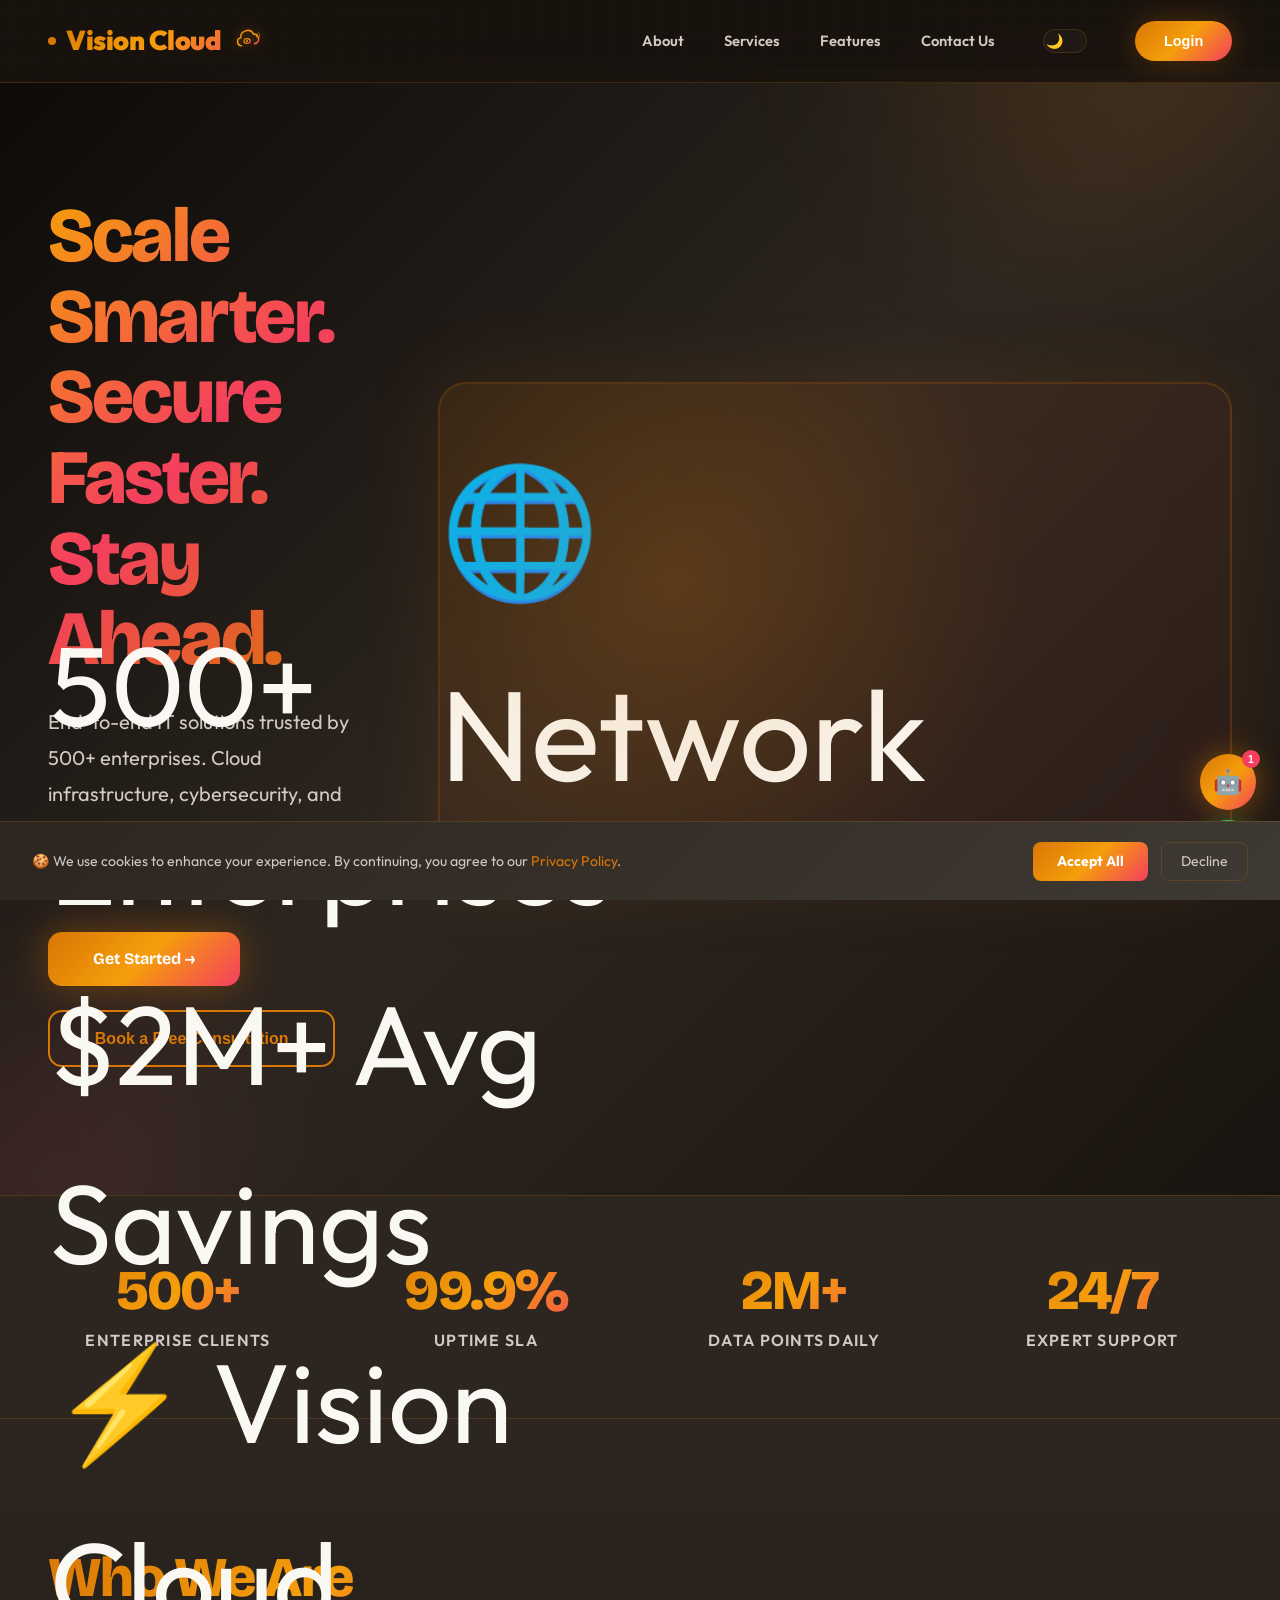
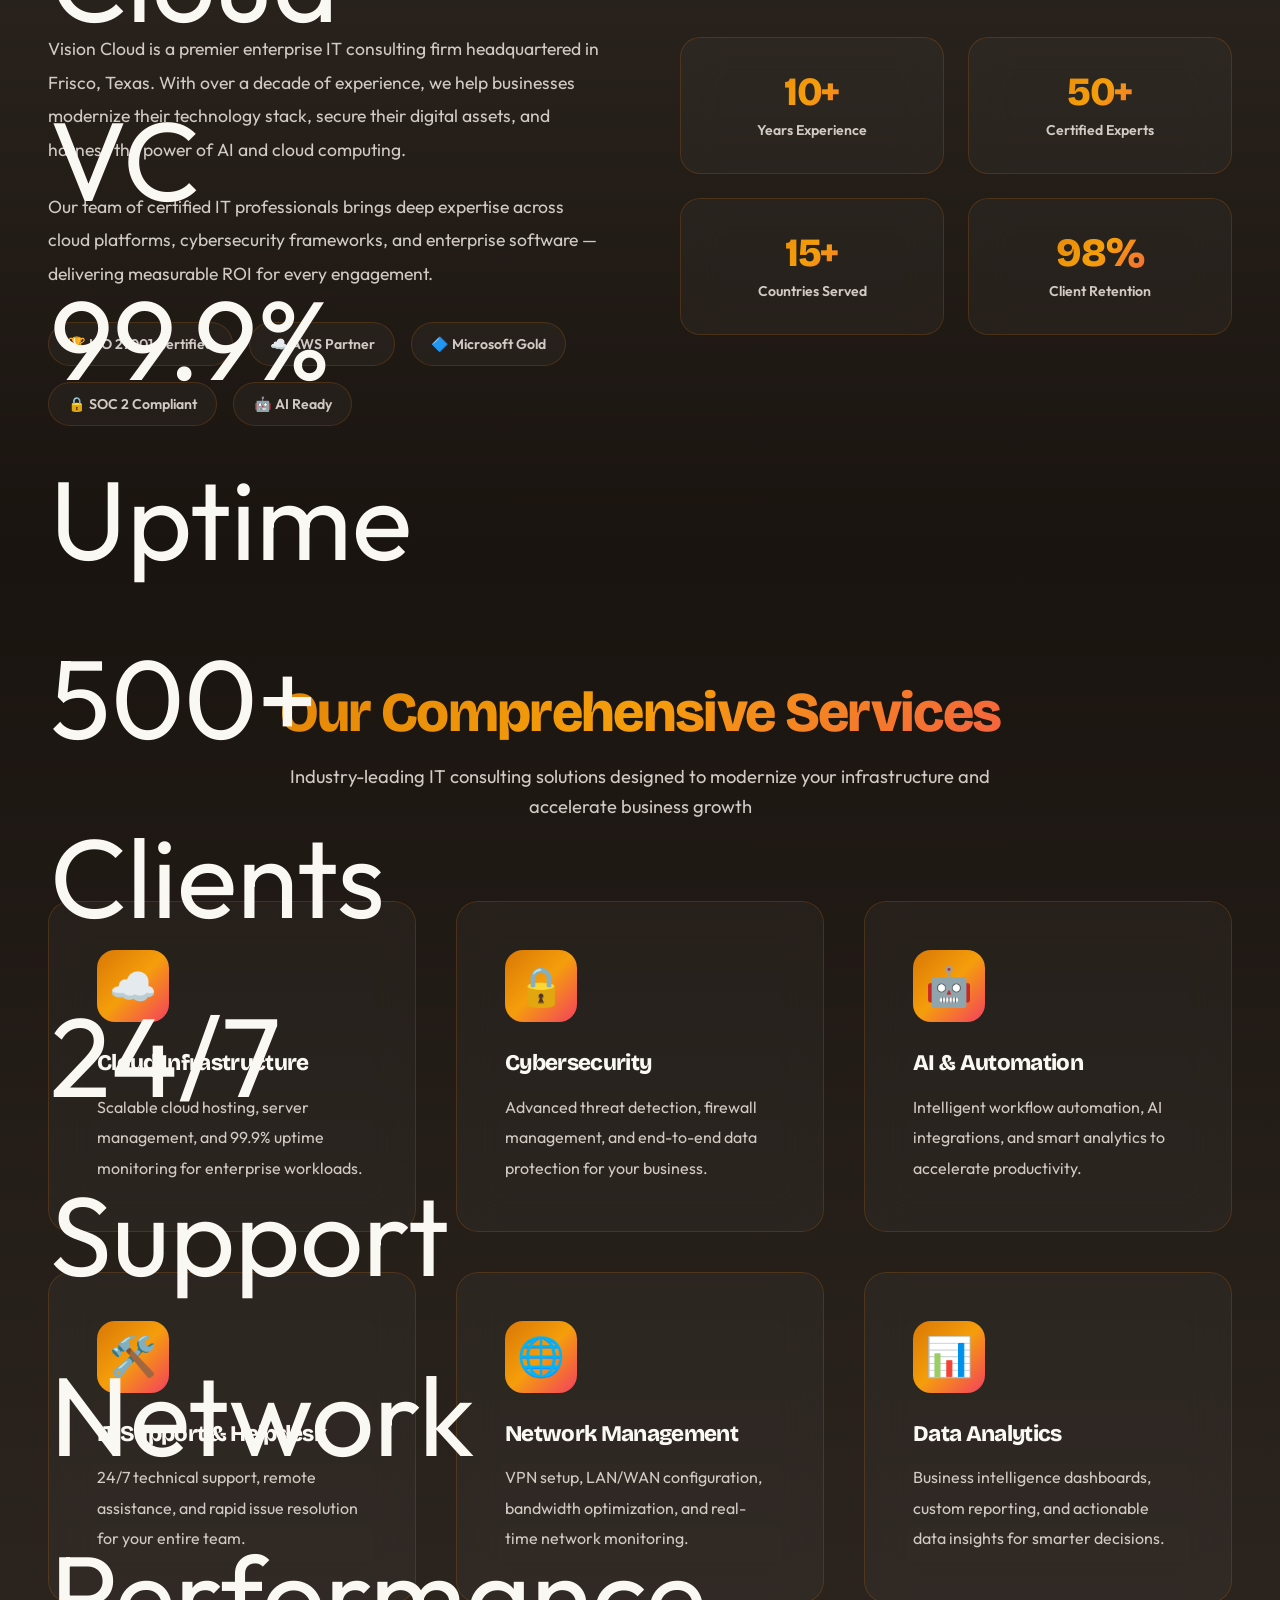
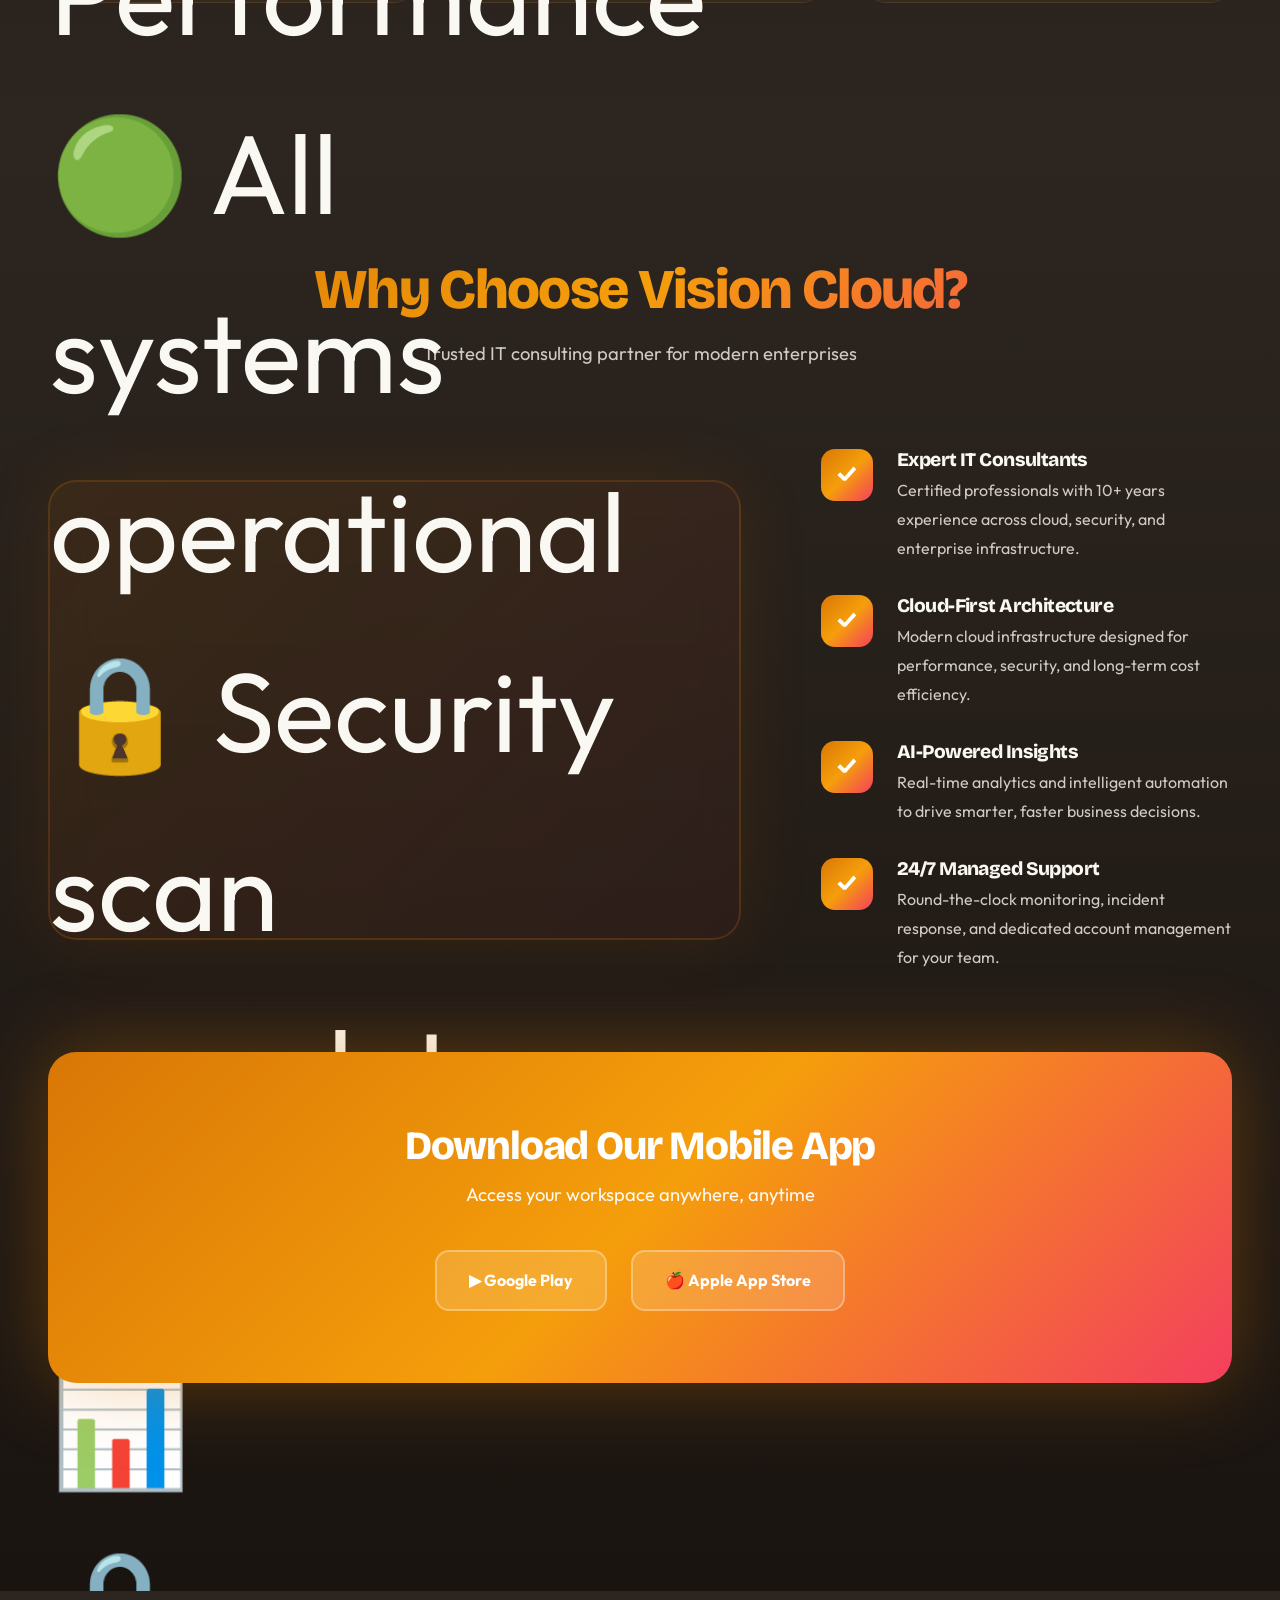
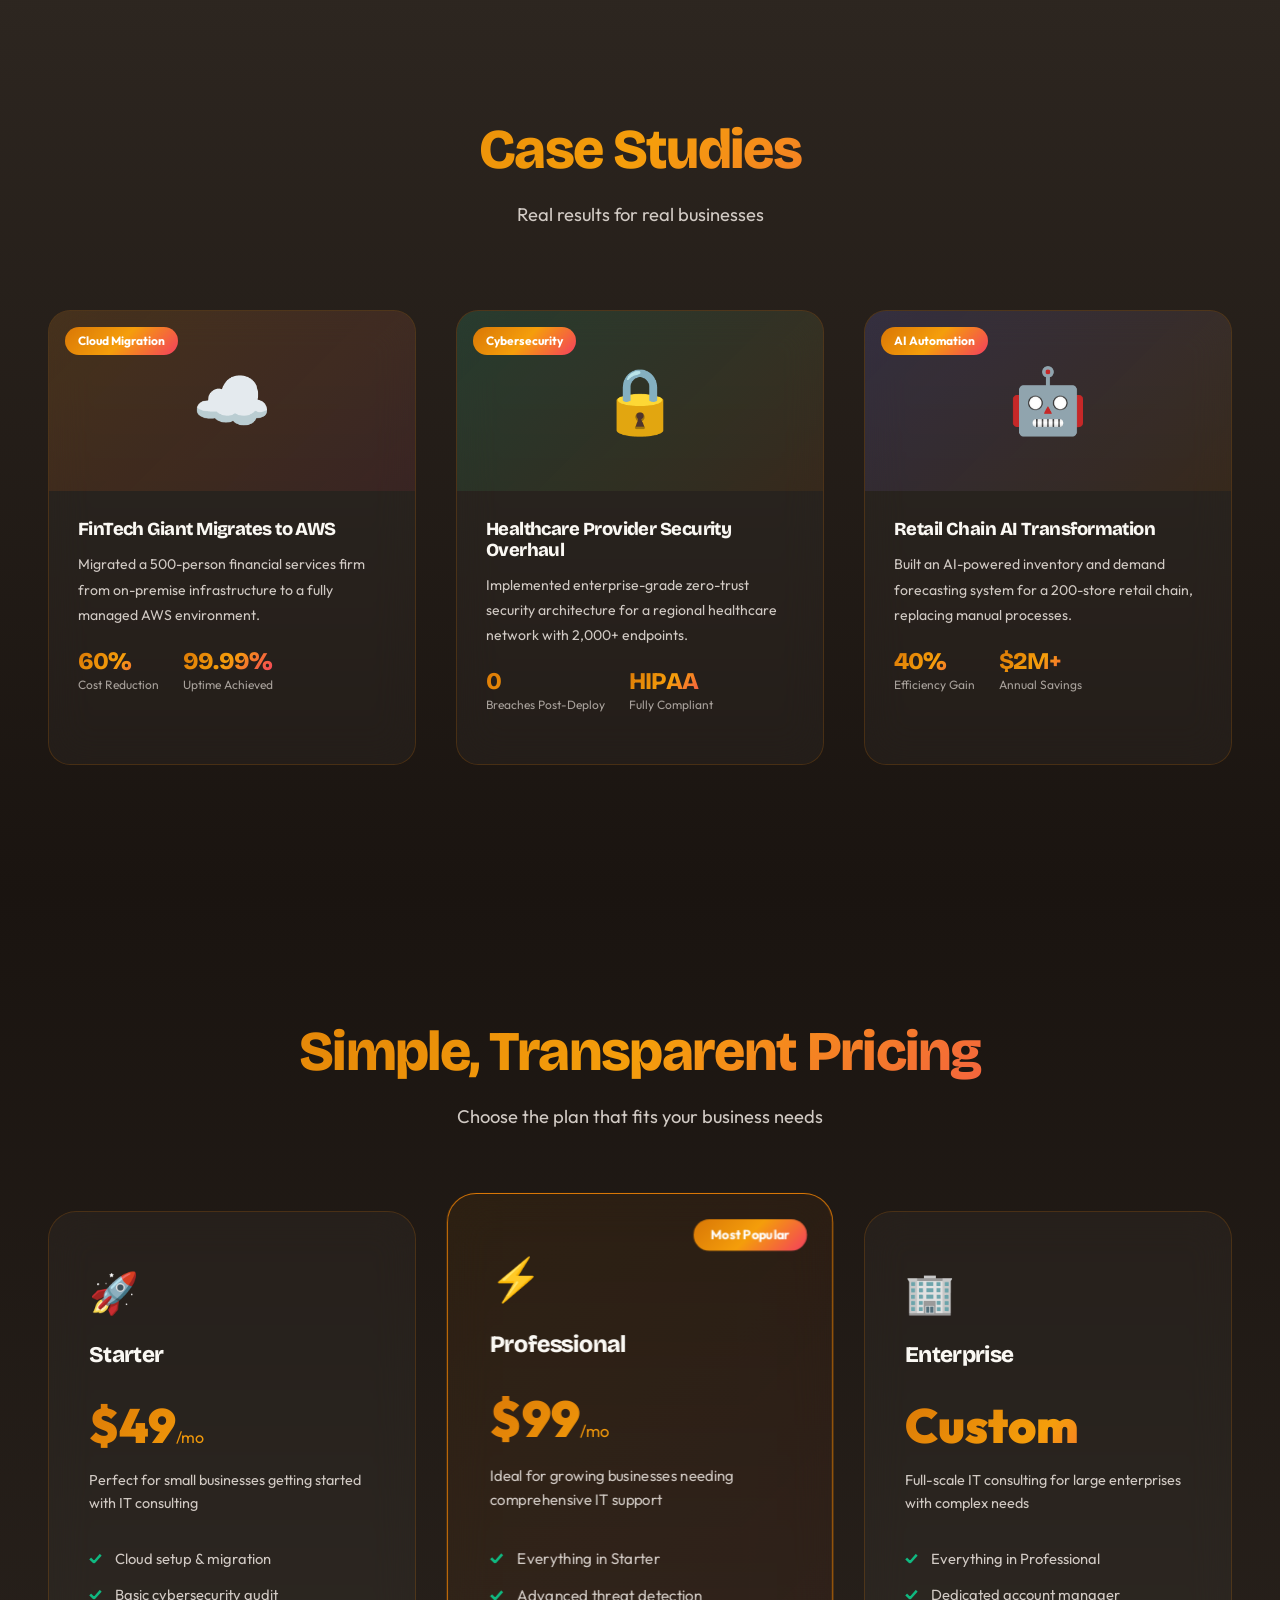
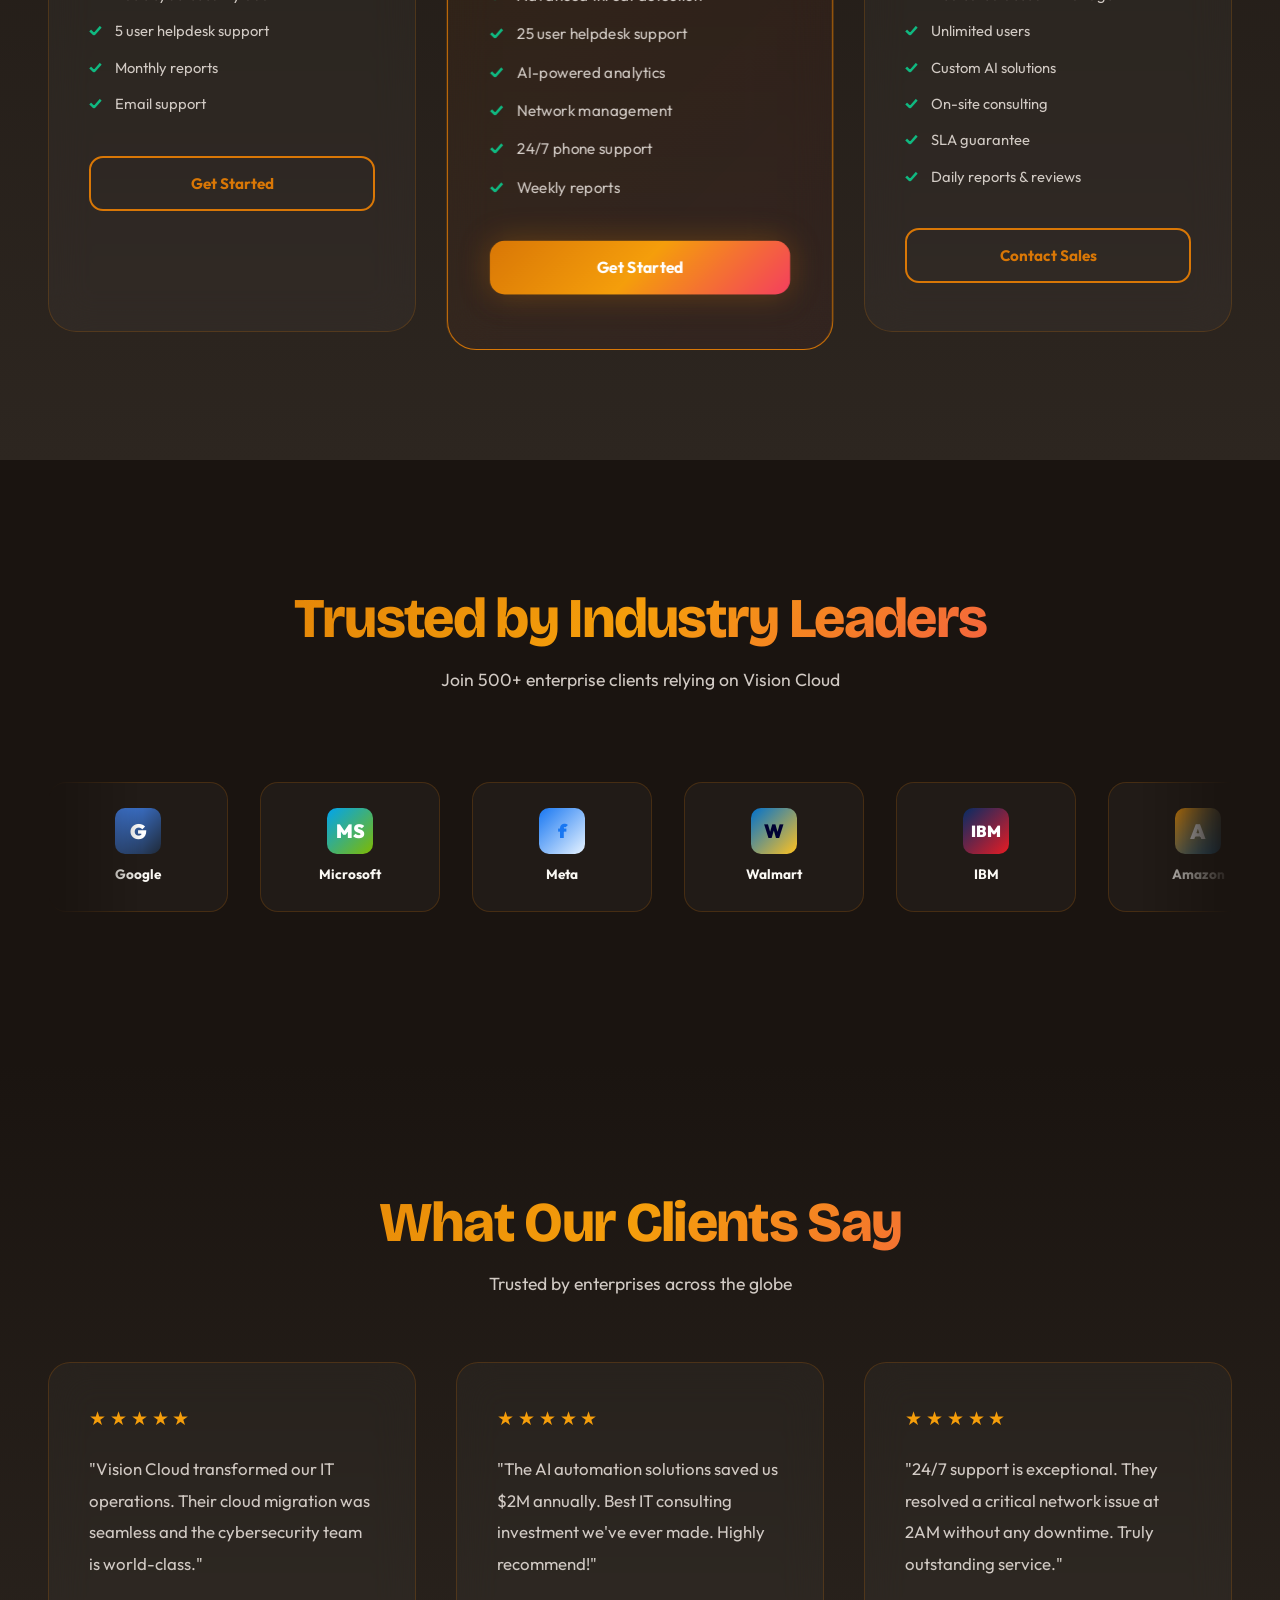
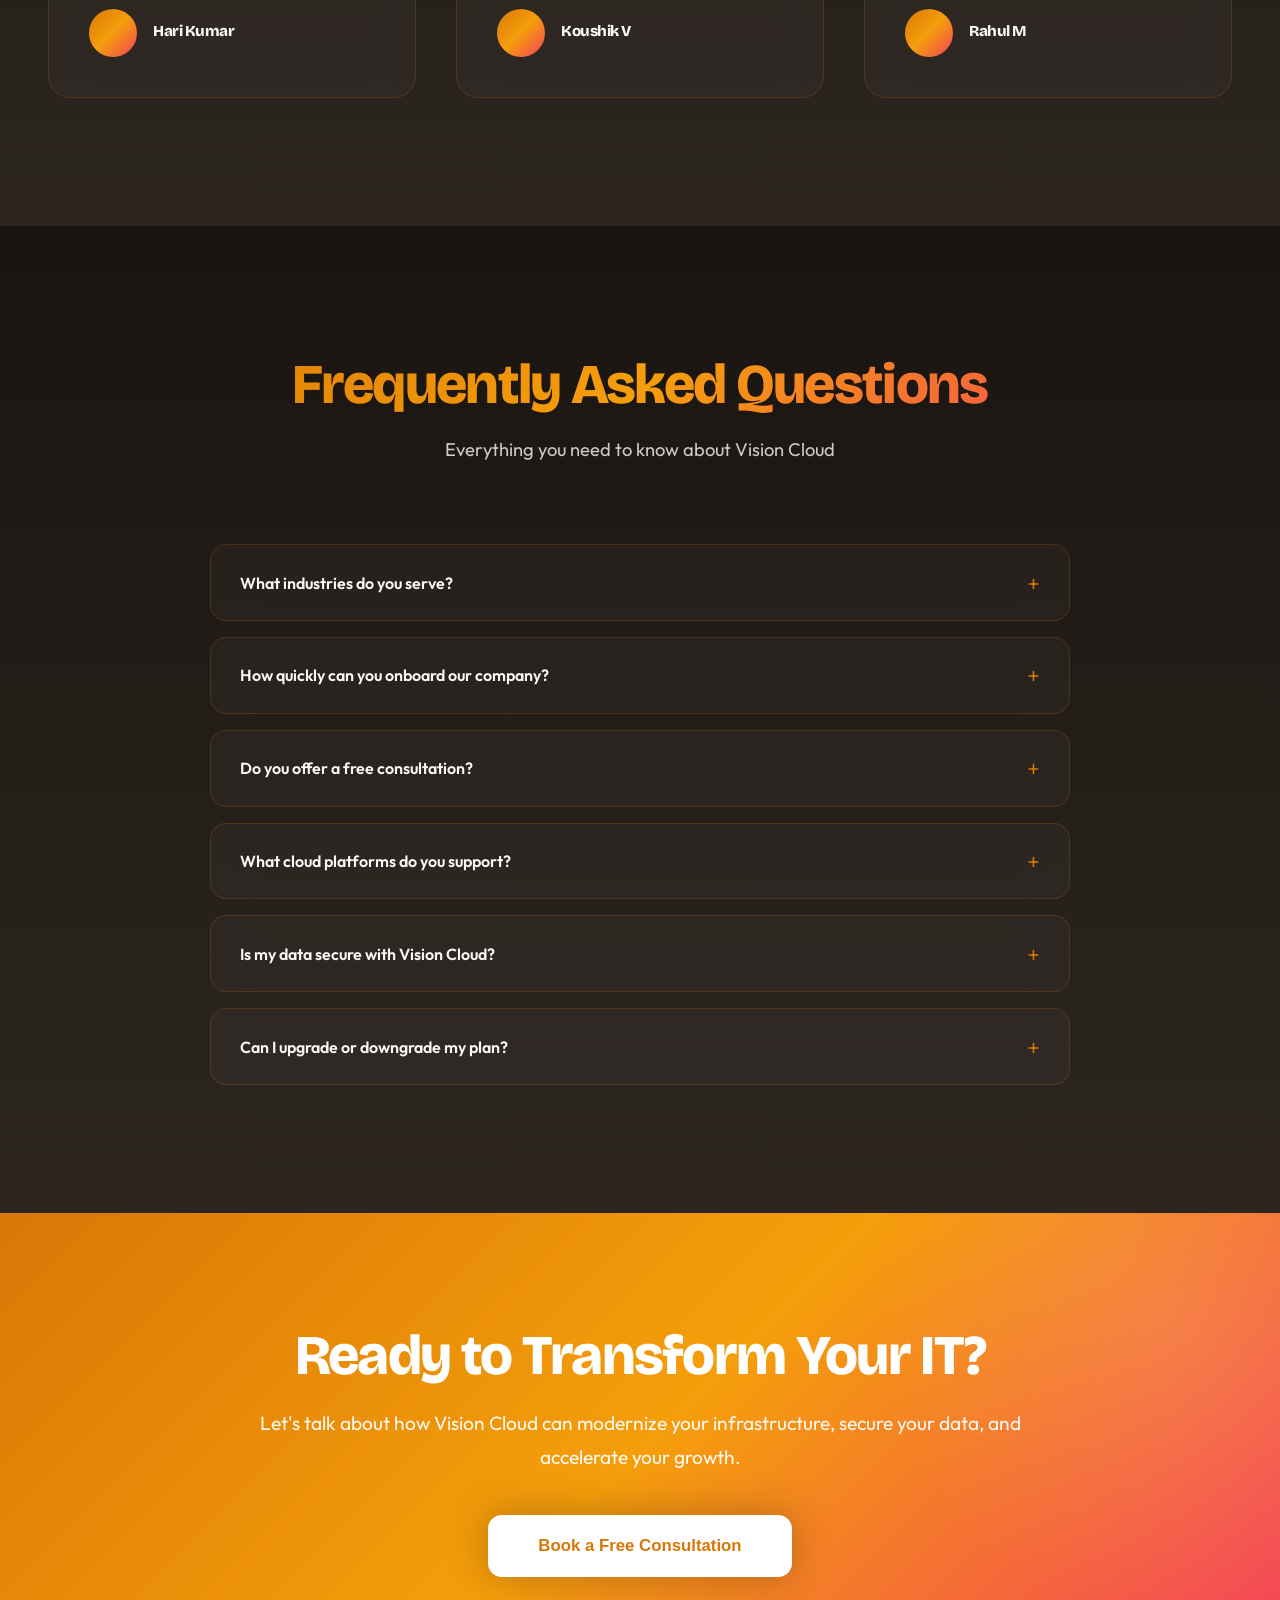
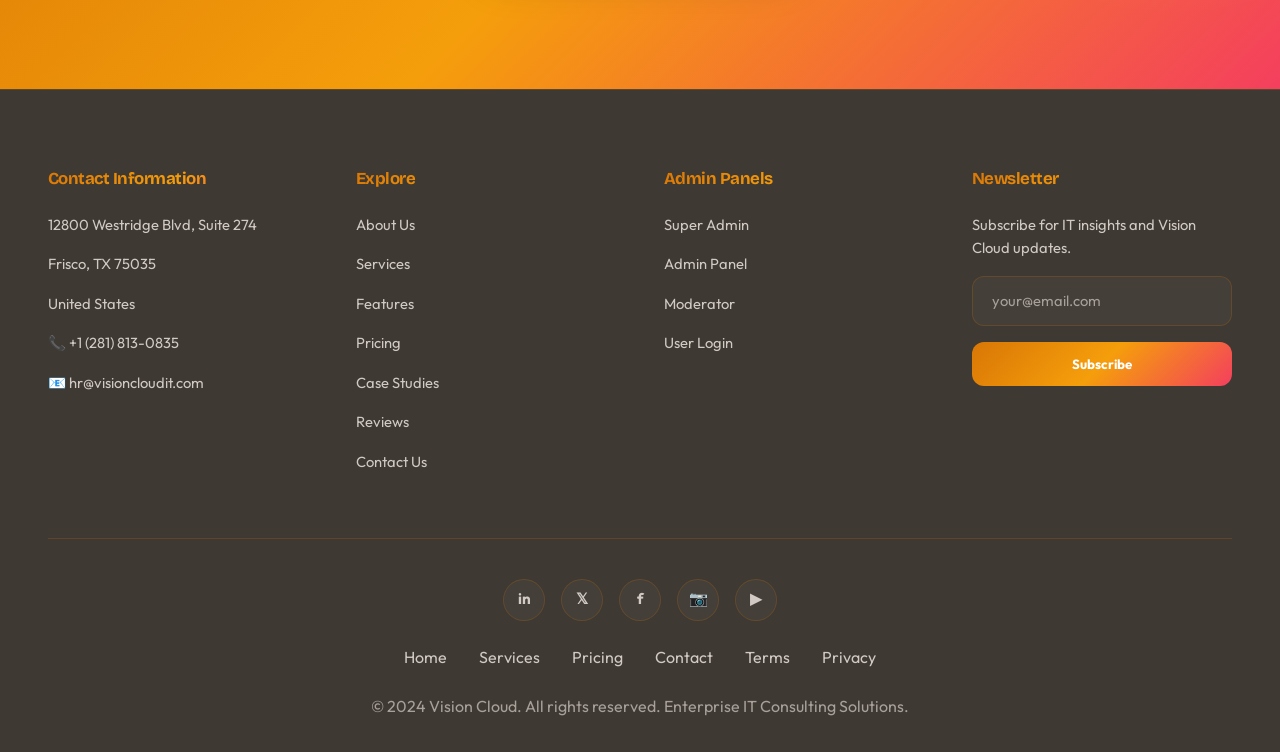
==== commit c8e7b305: "Final Changes" ====
--- a/vision-cloud-final/index.html
+++ b/vision-cloud-final/index.html
@@ -233,7 +233,7 @@
         <div class="pricing-grid">
             <div class="pricing-card scroll-reveal">
                 <div class="pricing-icon">🚀</div><h3>Starter</h3>
-                <div class="price">$499<span>/mo</span></div>
+                <div class="price">$49<span>/mo</span></div>
                 <p class="pricing-desc">Perfect for small businesses getting started with IT consulting</p>
                 <ul class="pricing-features"><li>Cloud setup & migration</li><li>Basic cybersecurity audit</li><li>5 user helpdesk support</li><li>Monthly reports</li><li>Email support</li></ul>
                 <button class="pricing-btn" onclick="openContactModal()">Get Started</button>
@@ -241,7 +241,7 @@
             <div class="pricing-card popular scroll-reveal">
                 <div class="popular-badge">Most Popular</div>
                 <div class="pricing-icon">⚡</div><h3>Professional</h3>
-                <div class="price">$999<span>/mo</span></div>
+                <div class="price">$99<span>/mo</span></div>
                 <p class="pricing-desc">Ideal for growing businesses needing comprehensive IT support</p>
                 <ul class="pricing-features"><li>Everything in Starter</li><li>Advanced threat detection</li><li>25 user helpdesk support</li><li>AI-powered analytics</li><li>Network management</li><li>24/7 phone support</li><li>Weekly reports</li></ul>
                 <button class="pricing-btn filled" onclick="openContactModal()">Get Started</button>
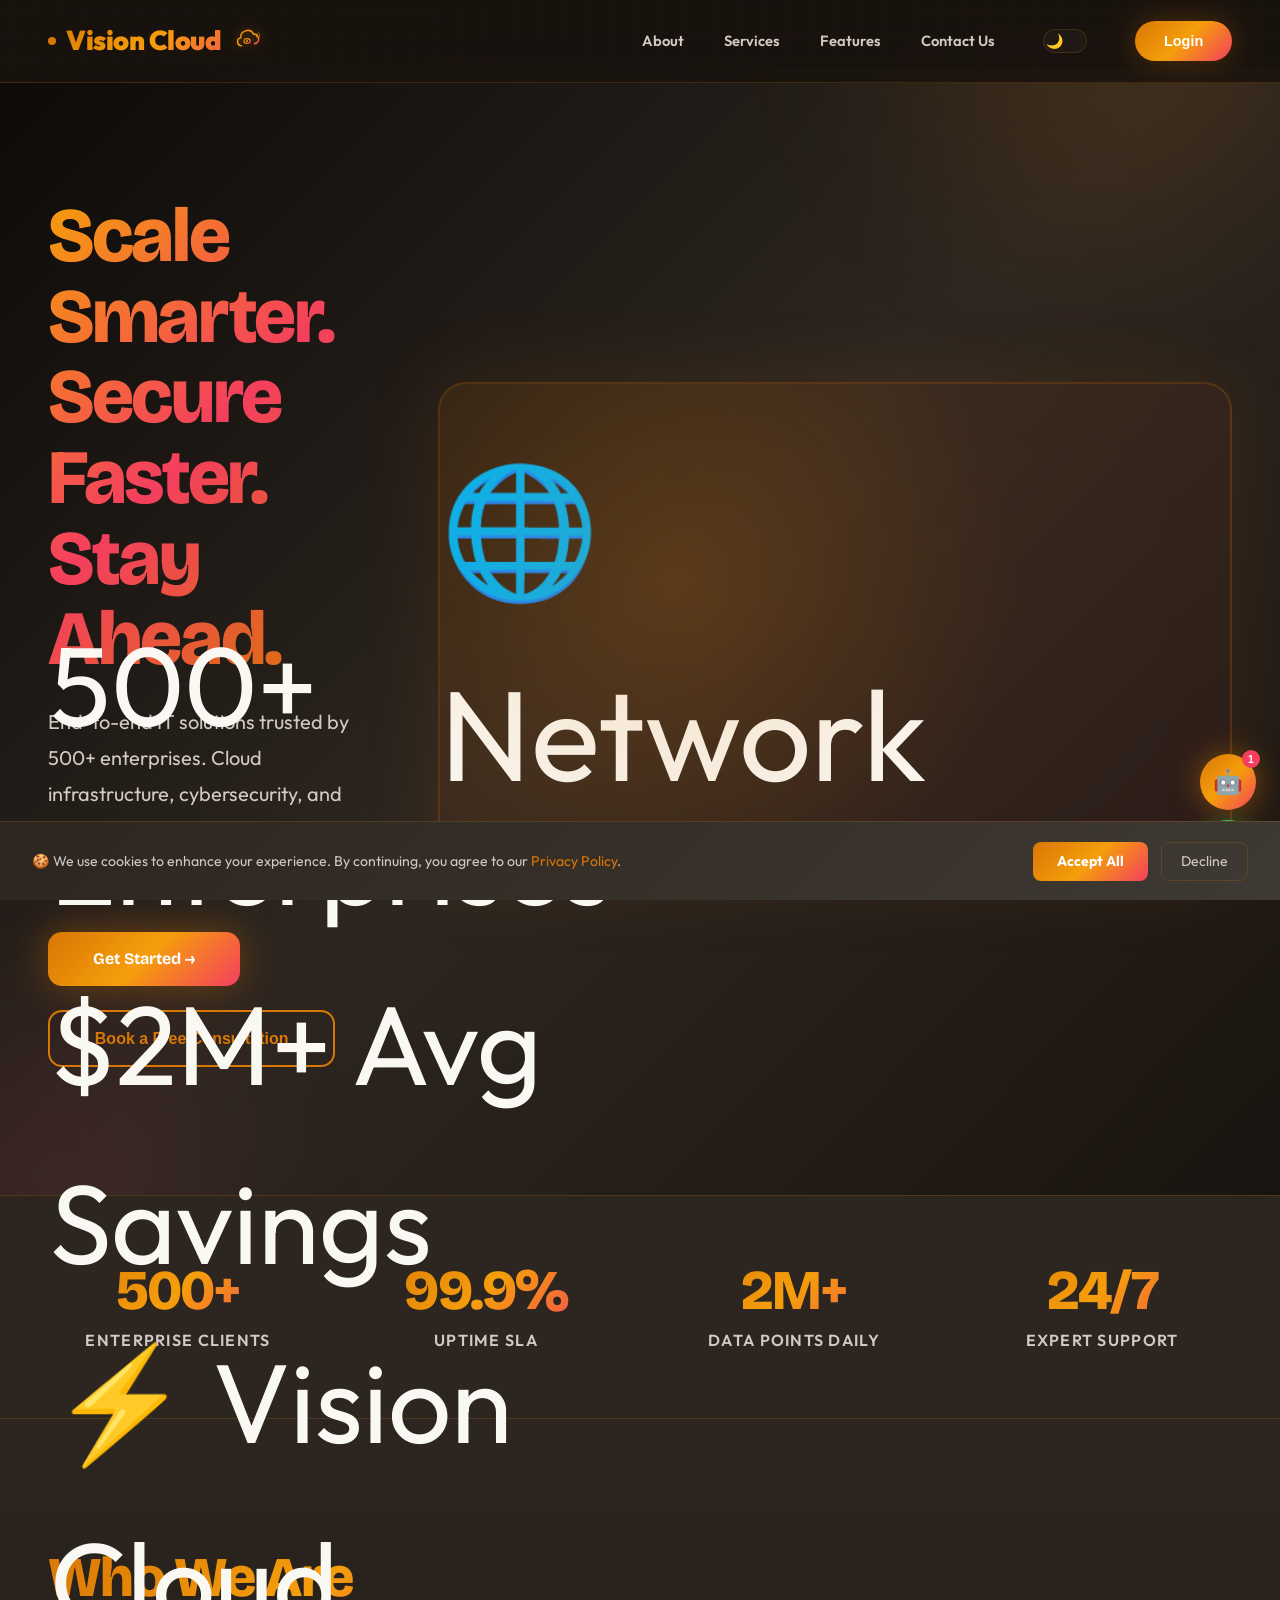
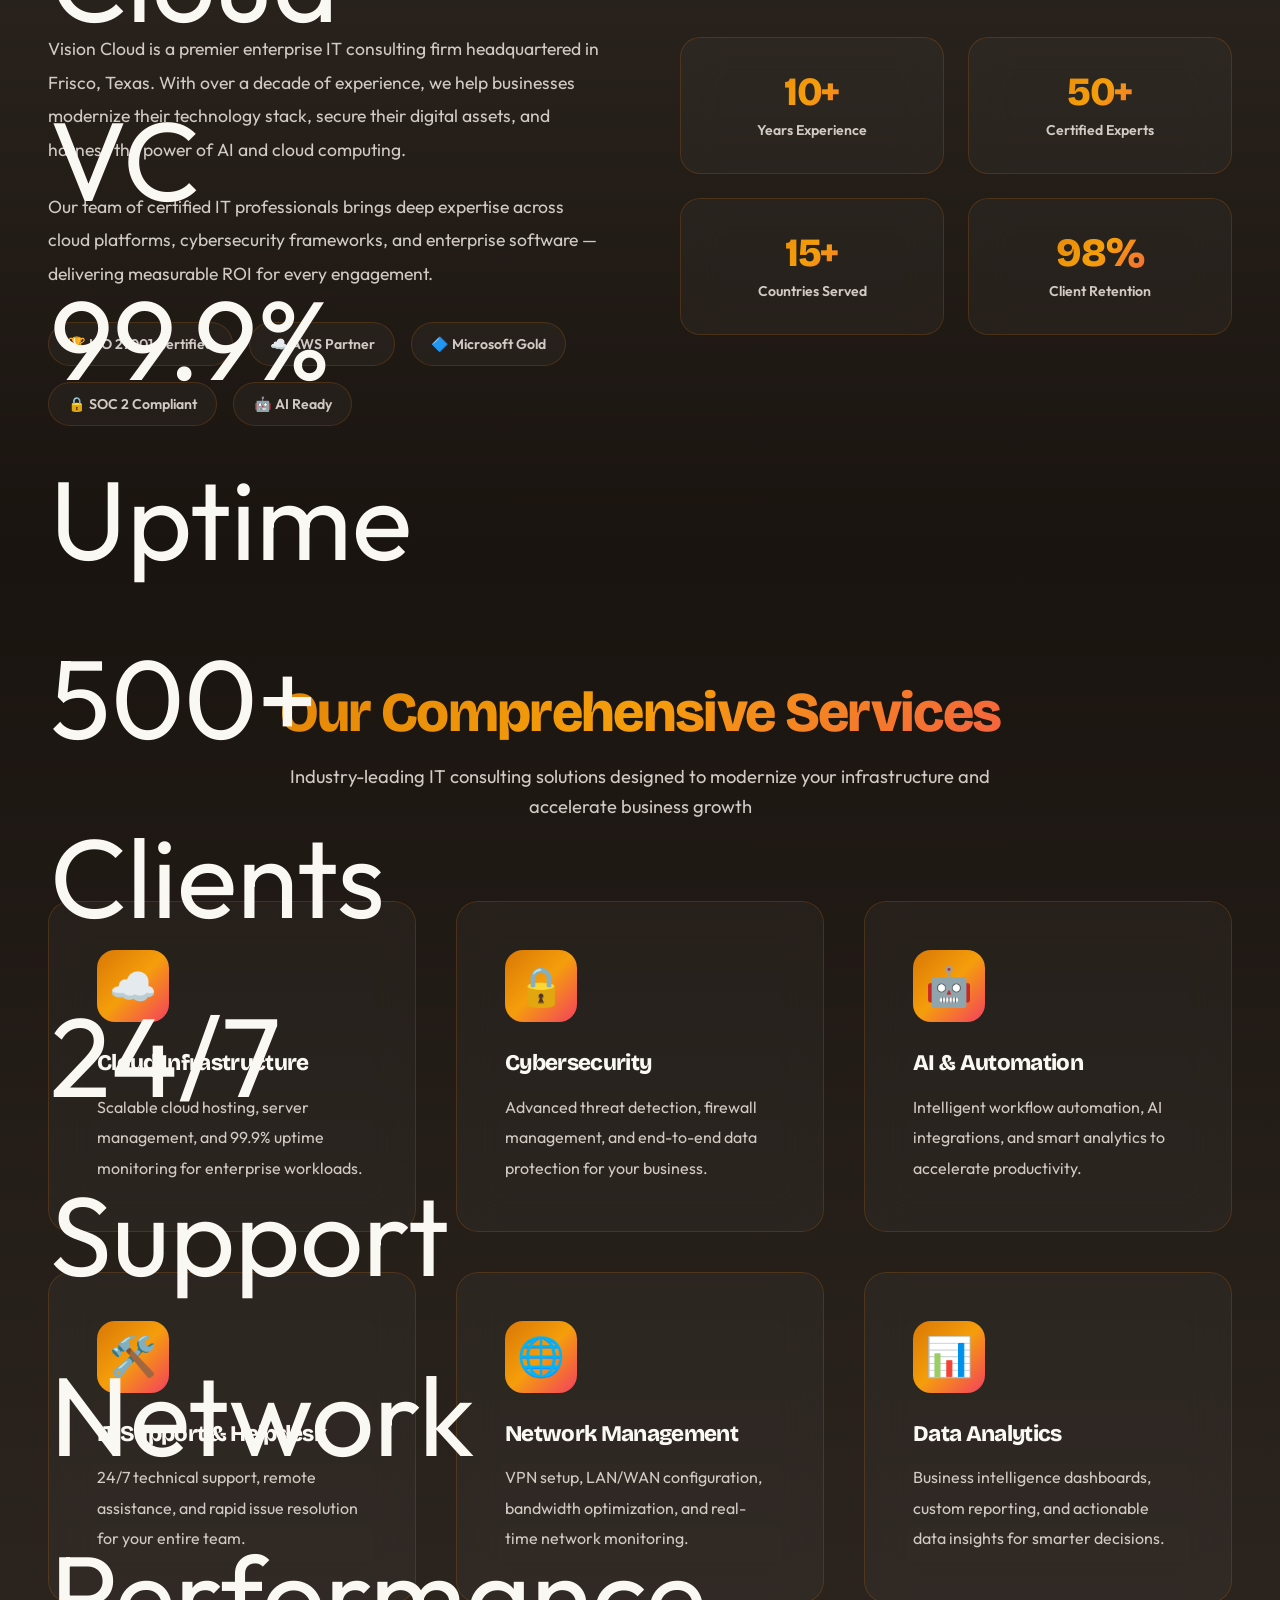
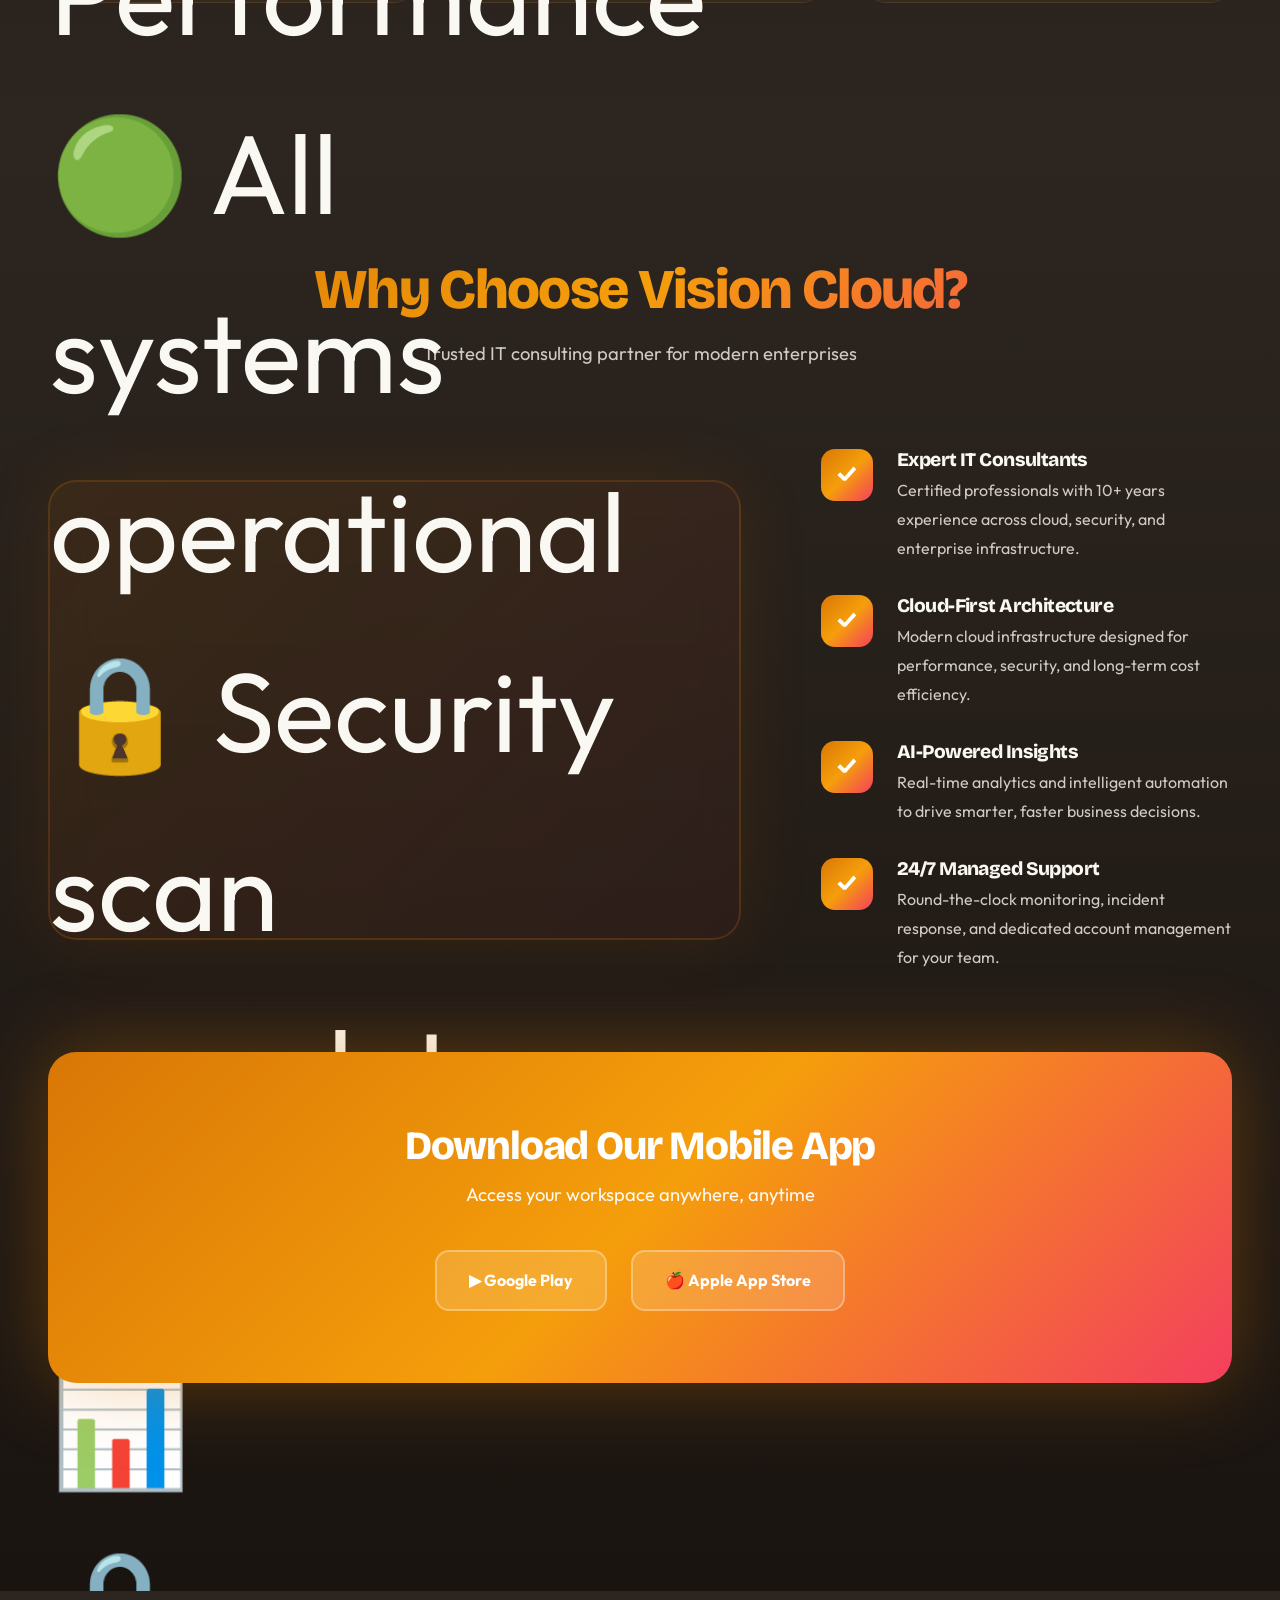
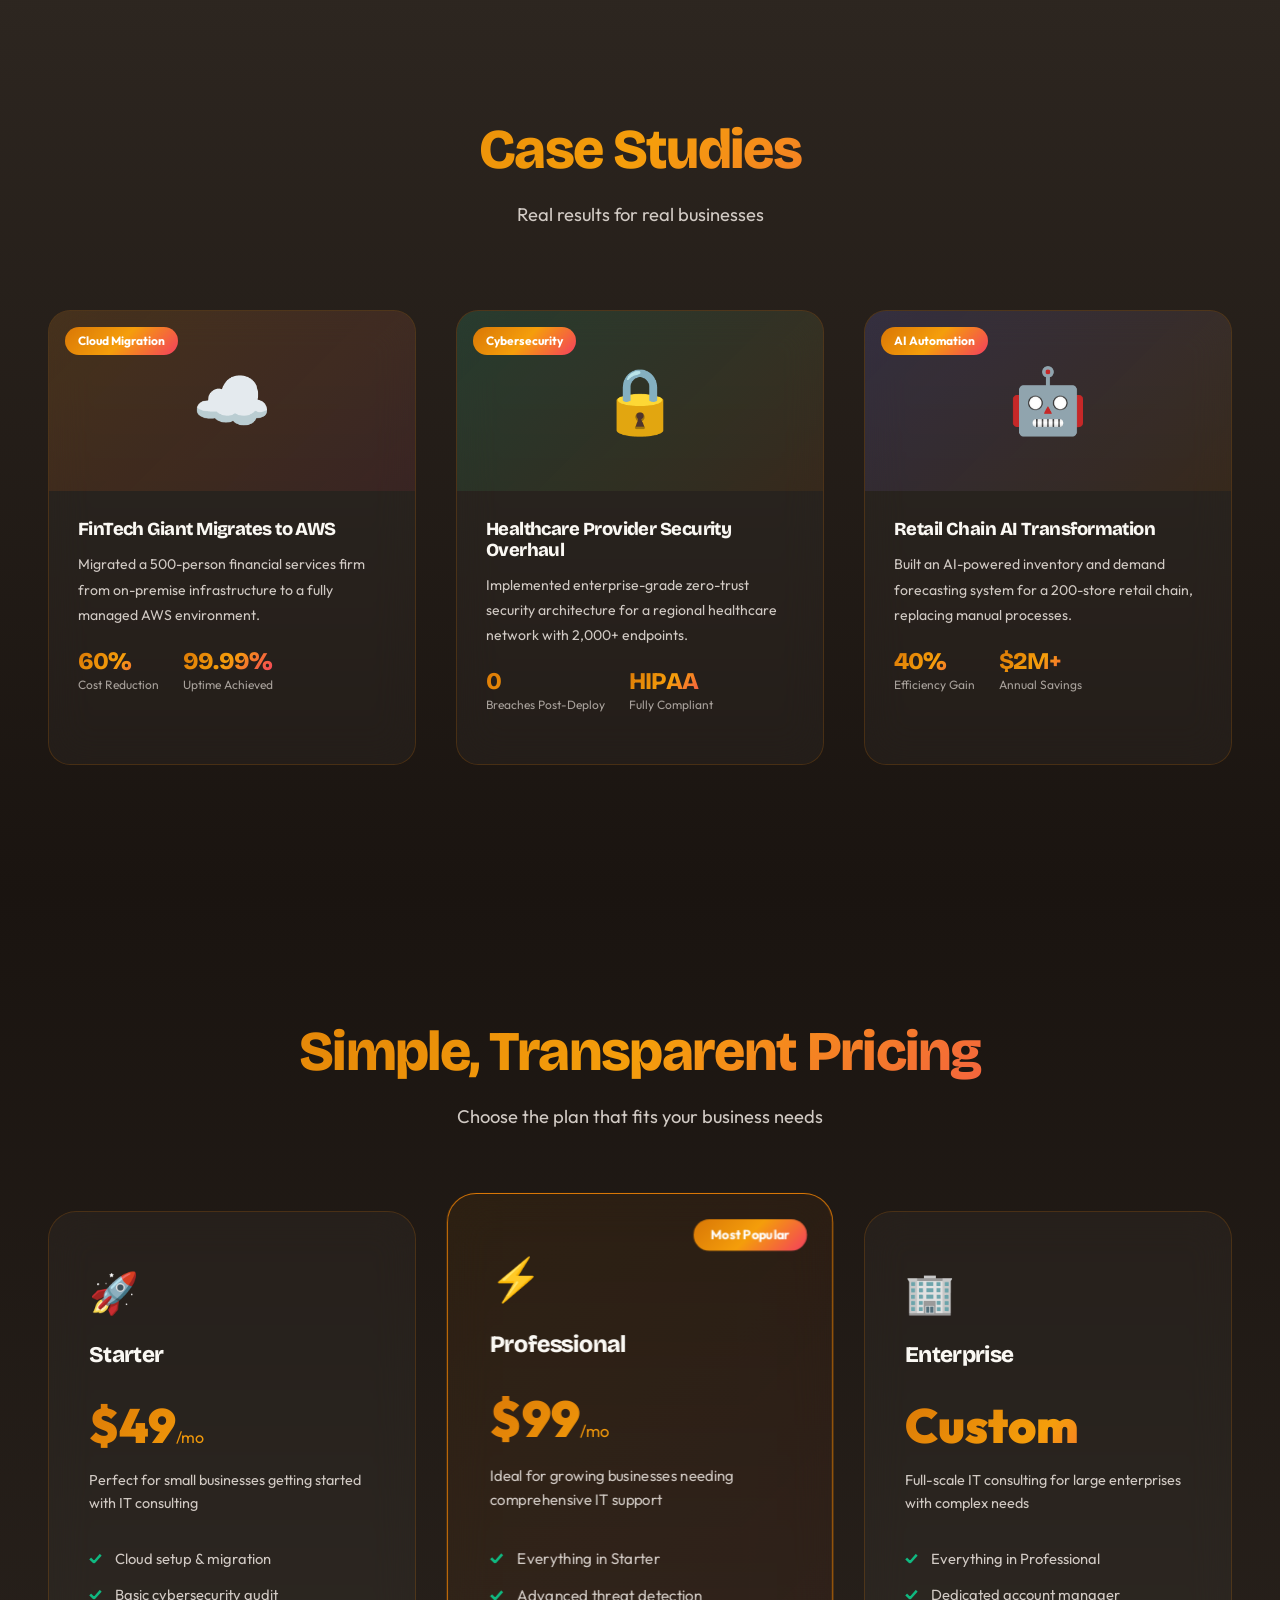
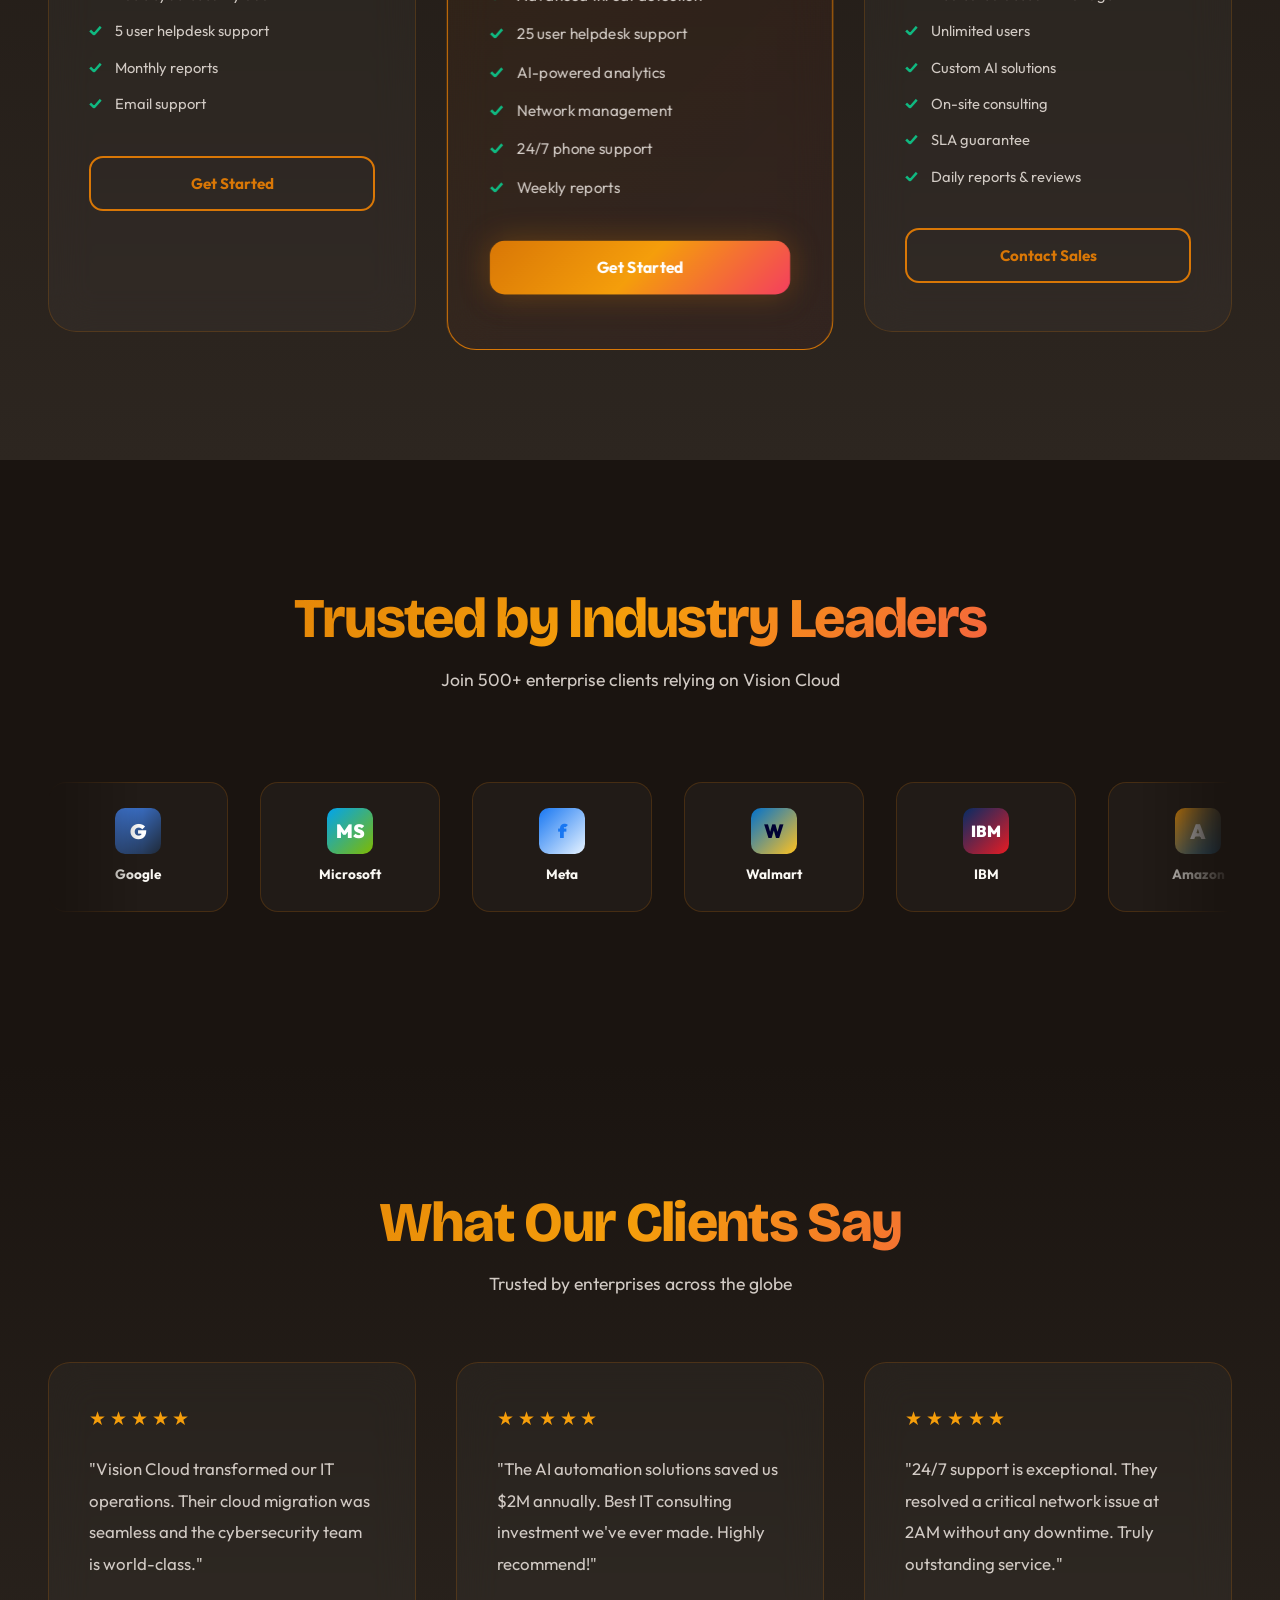
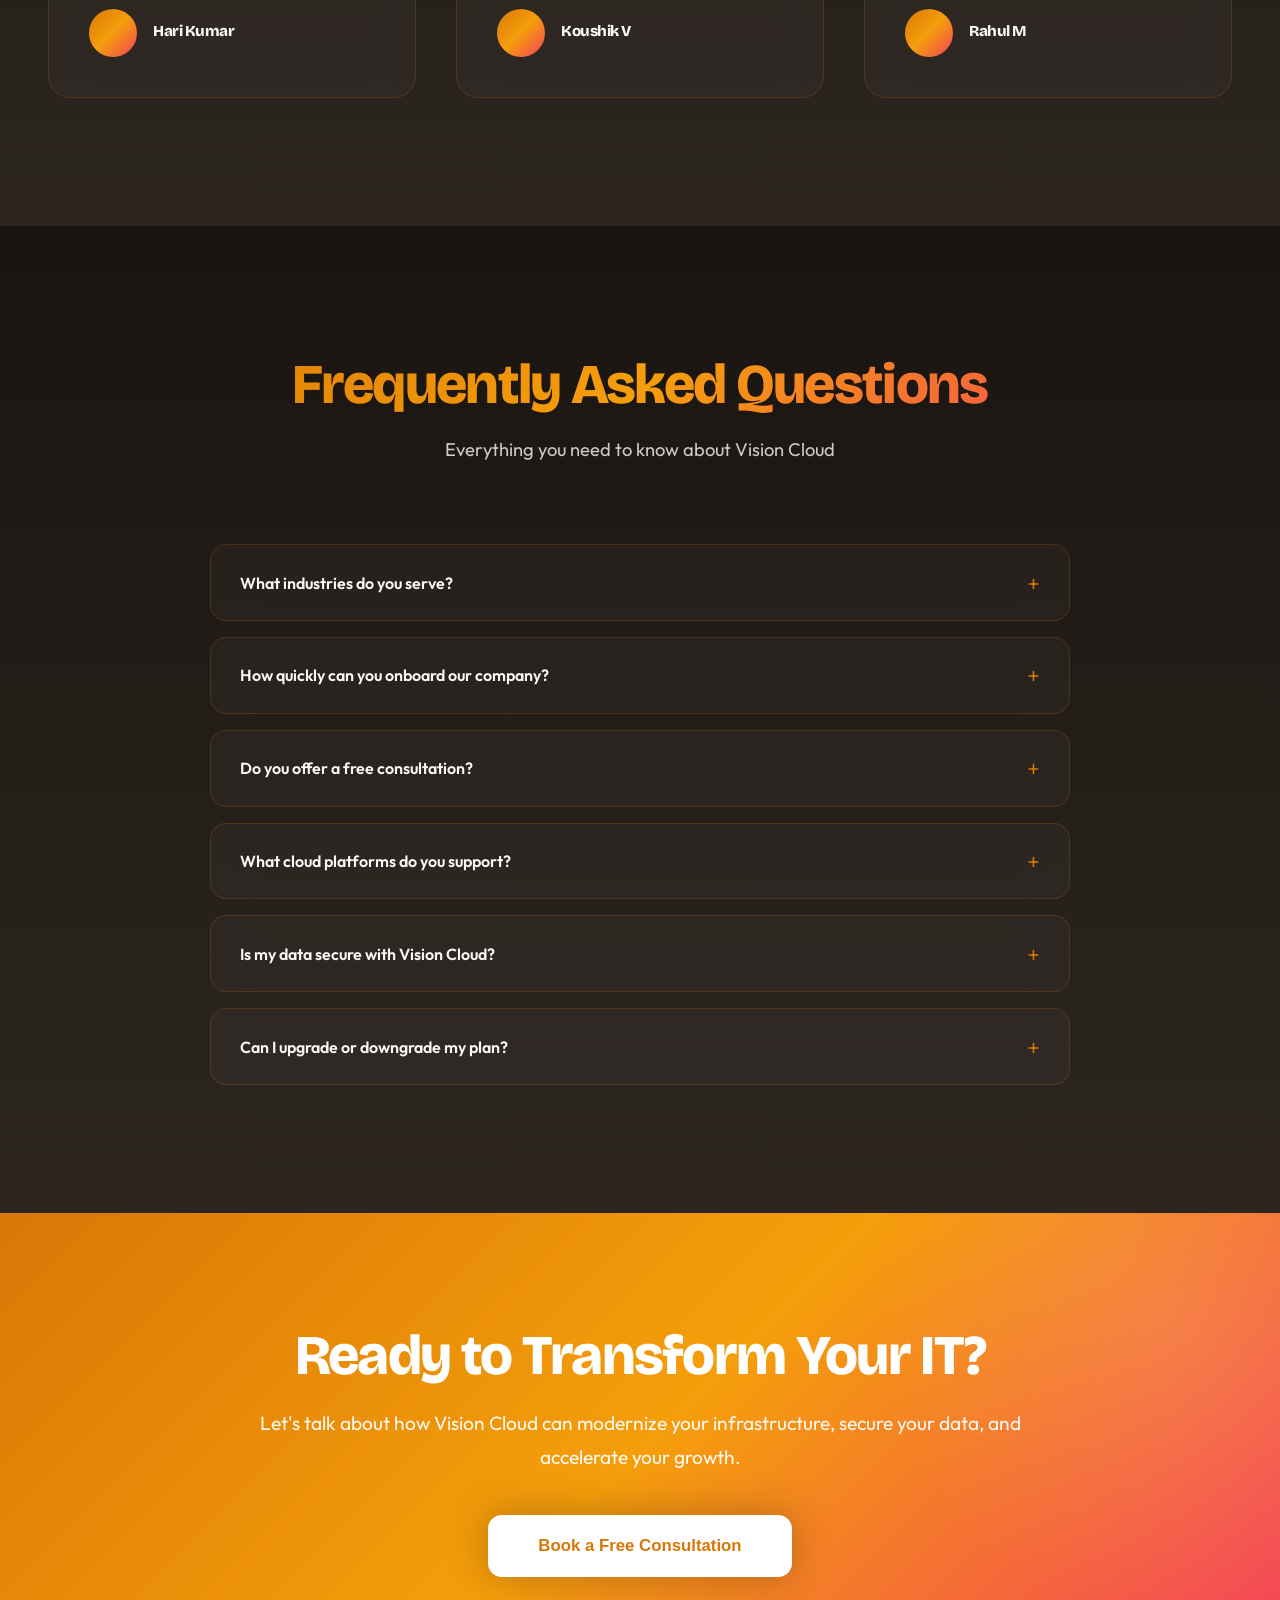
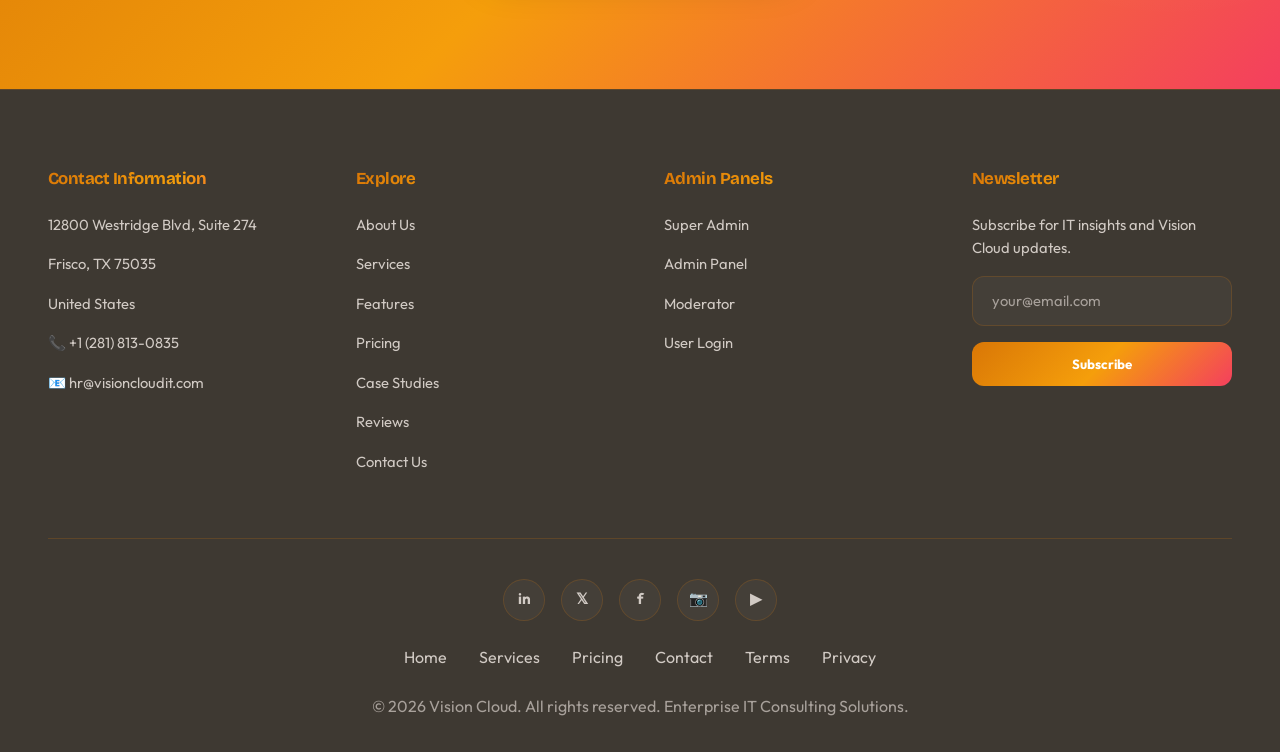
==== commit 8f7ab5a6: "copy rights" ====
--- a/vision-cloud-final/index.html
+++ b/vision-cloud-final/index.html
@@ -379,7 +379,7 @@
                 <a href="#">Terms</a>
                 <a href="#">Privacy</a>
             </div>
-            <p>© 2024 Vision Cloud. All rights reserved. Enterprise IT Consulting Solutions.</p>
+            <p>© 2026 Vision Cloud. All rights reserved. Enterprise IT Consulting Solutions.</p>
         </div>
     </footer>
 
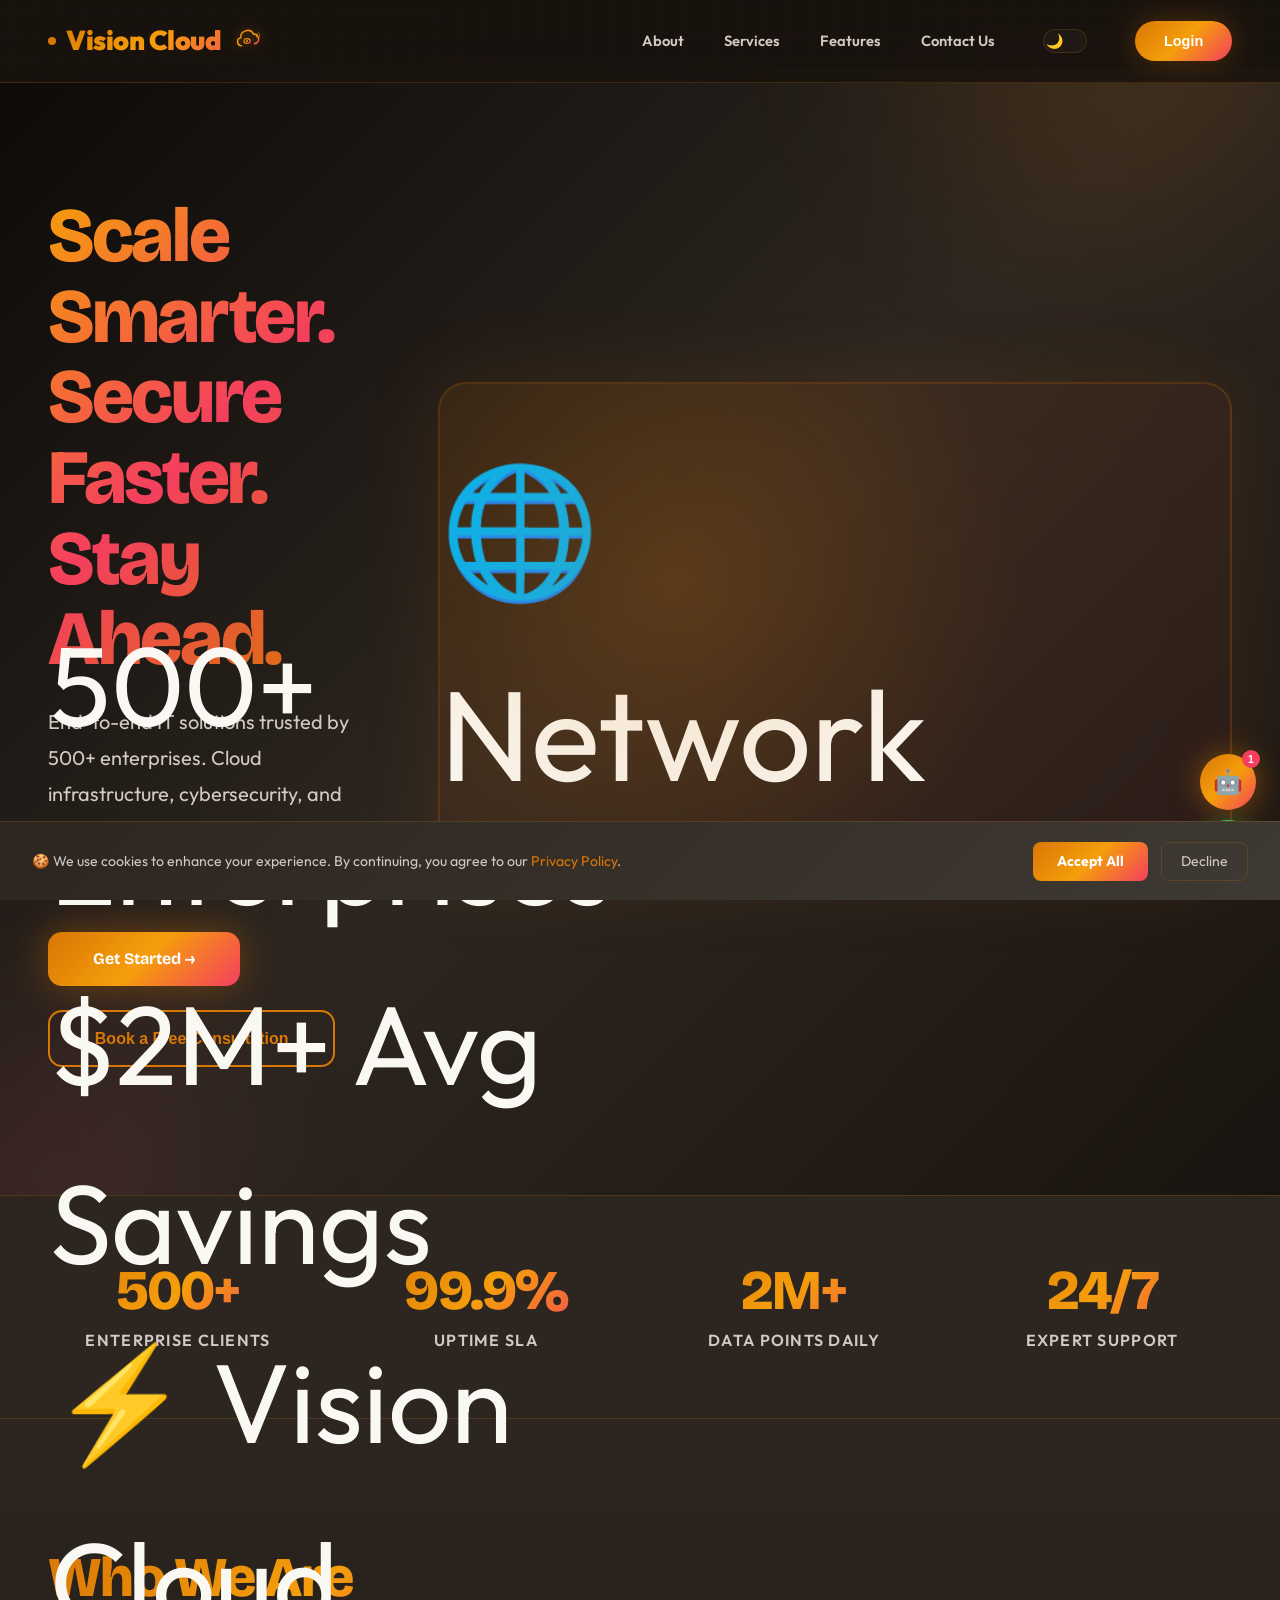
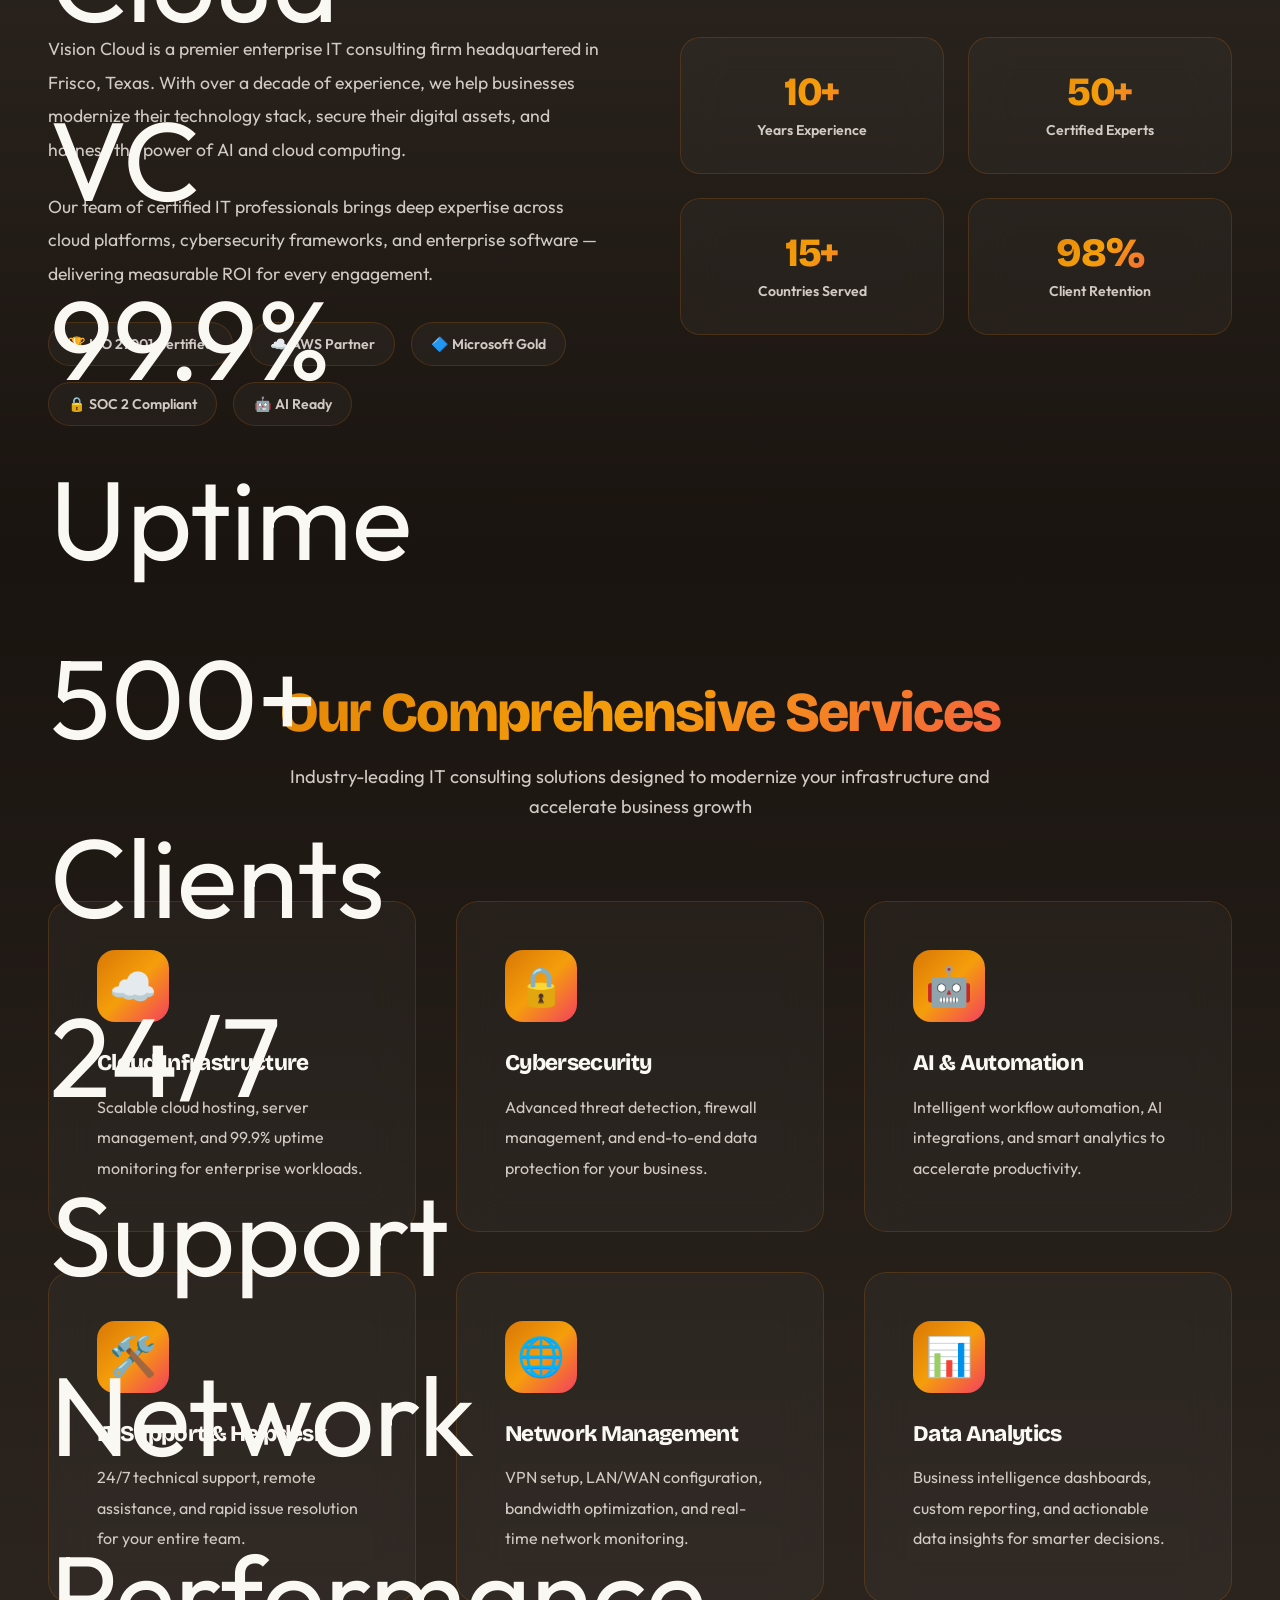
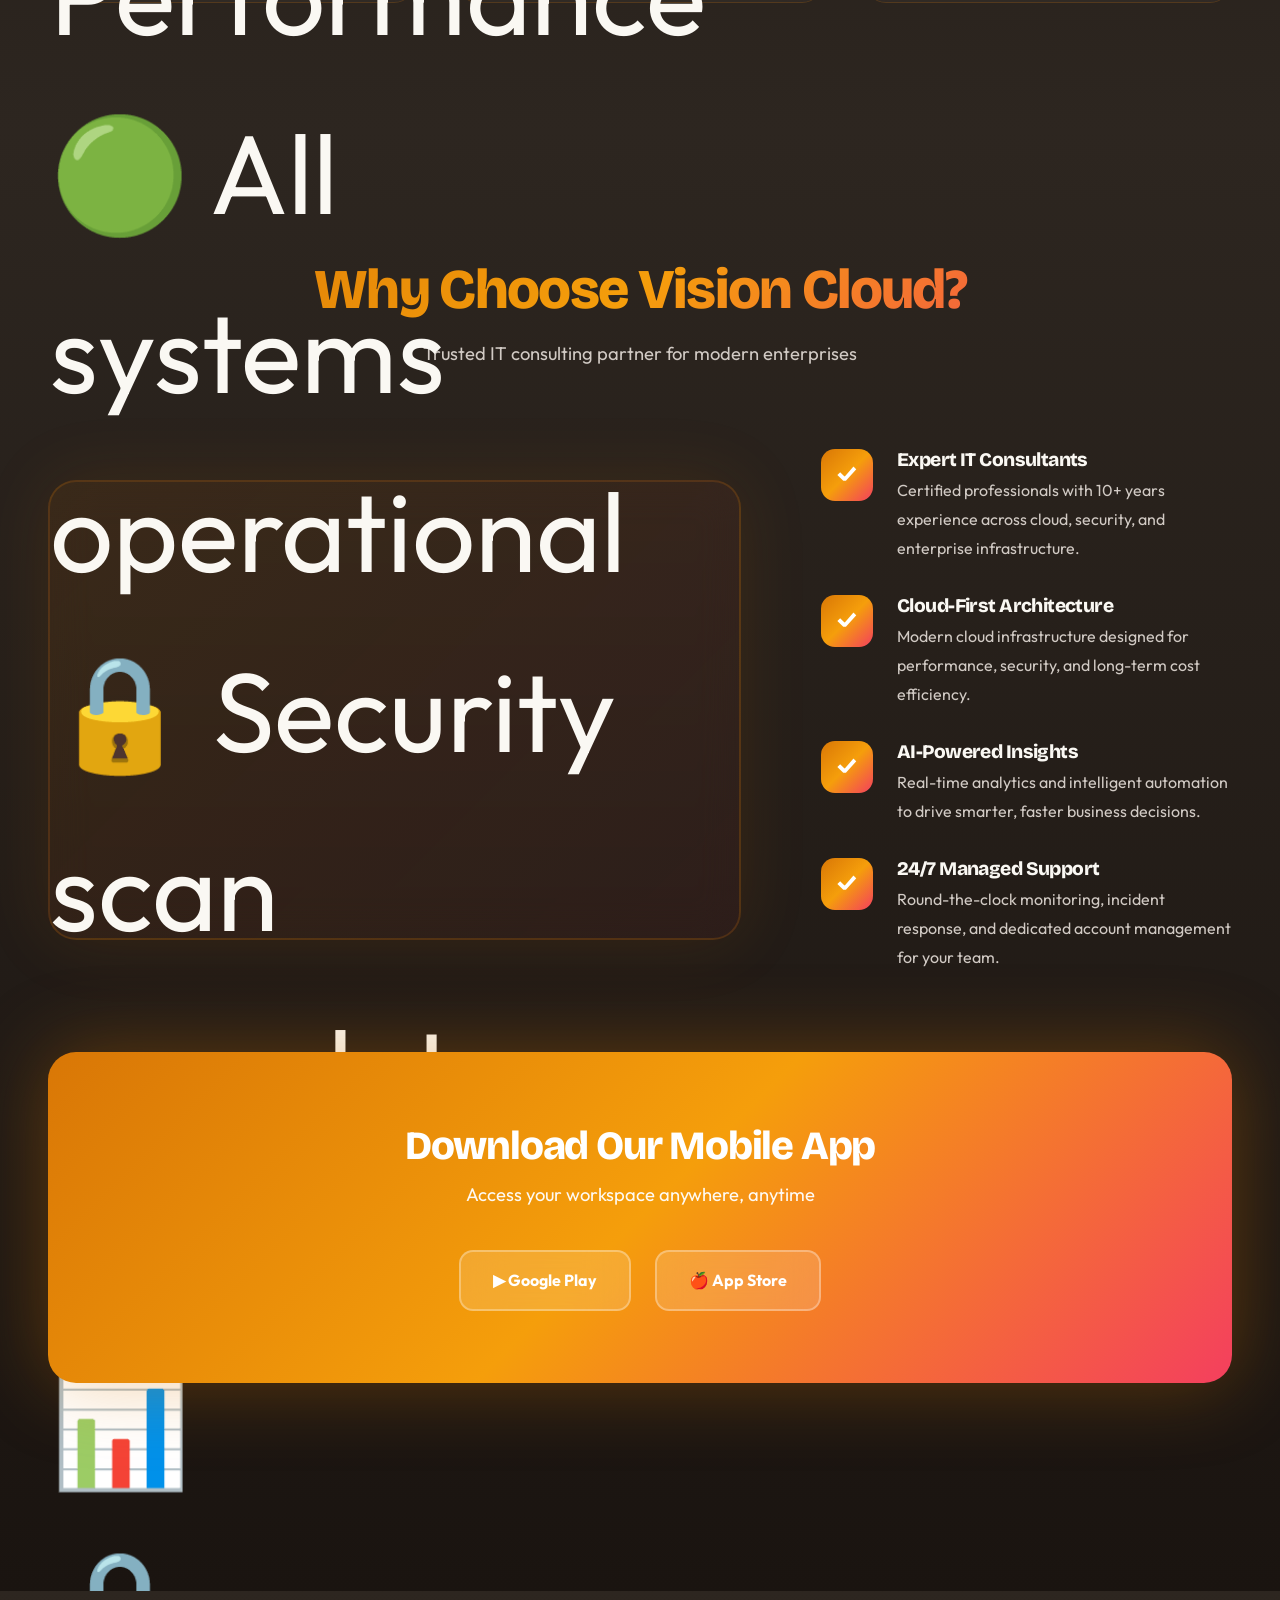
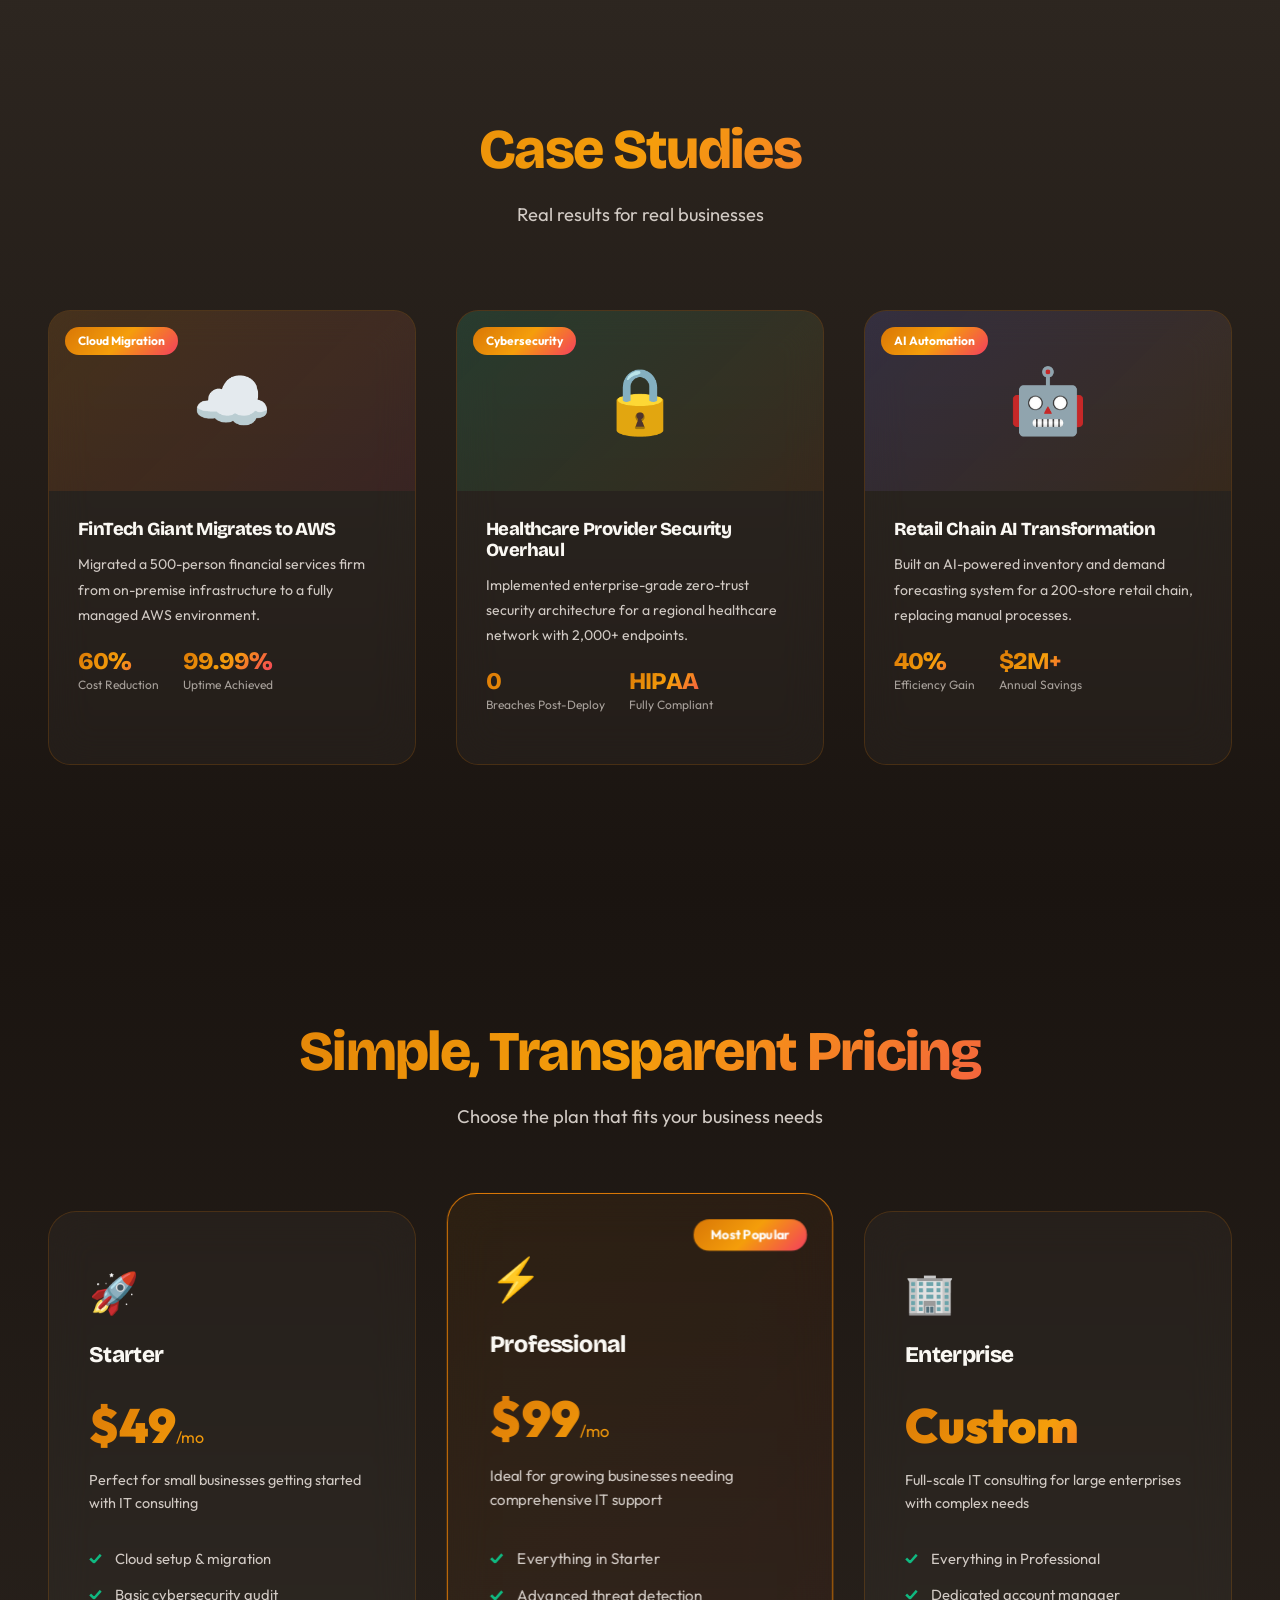
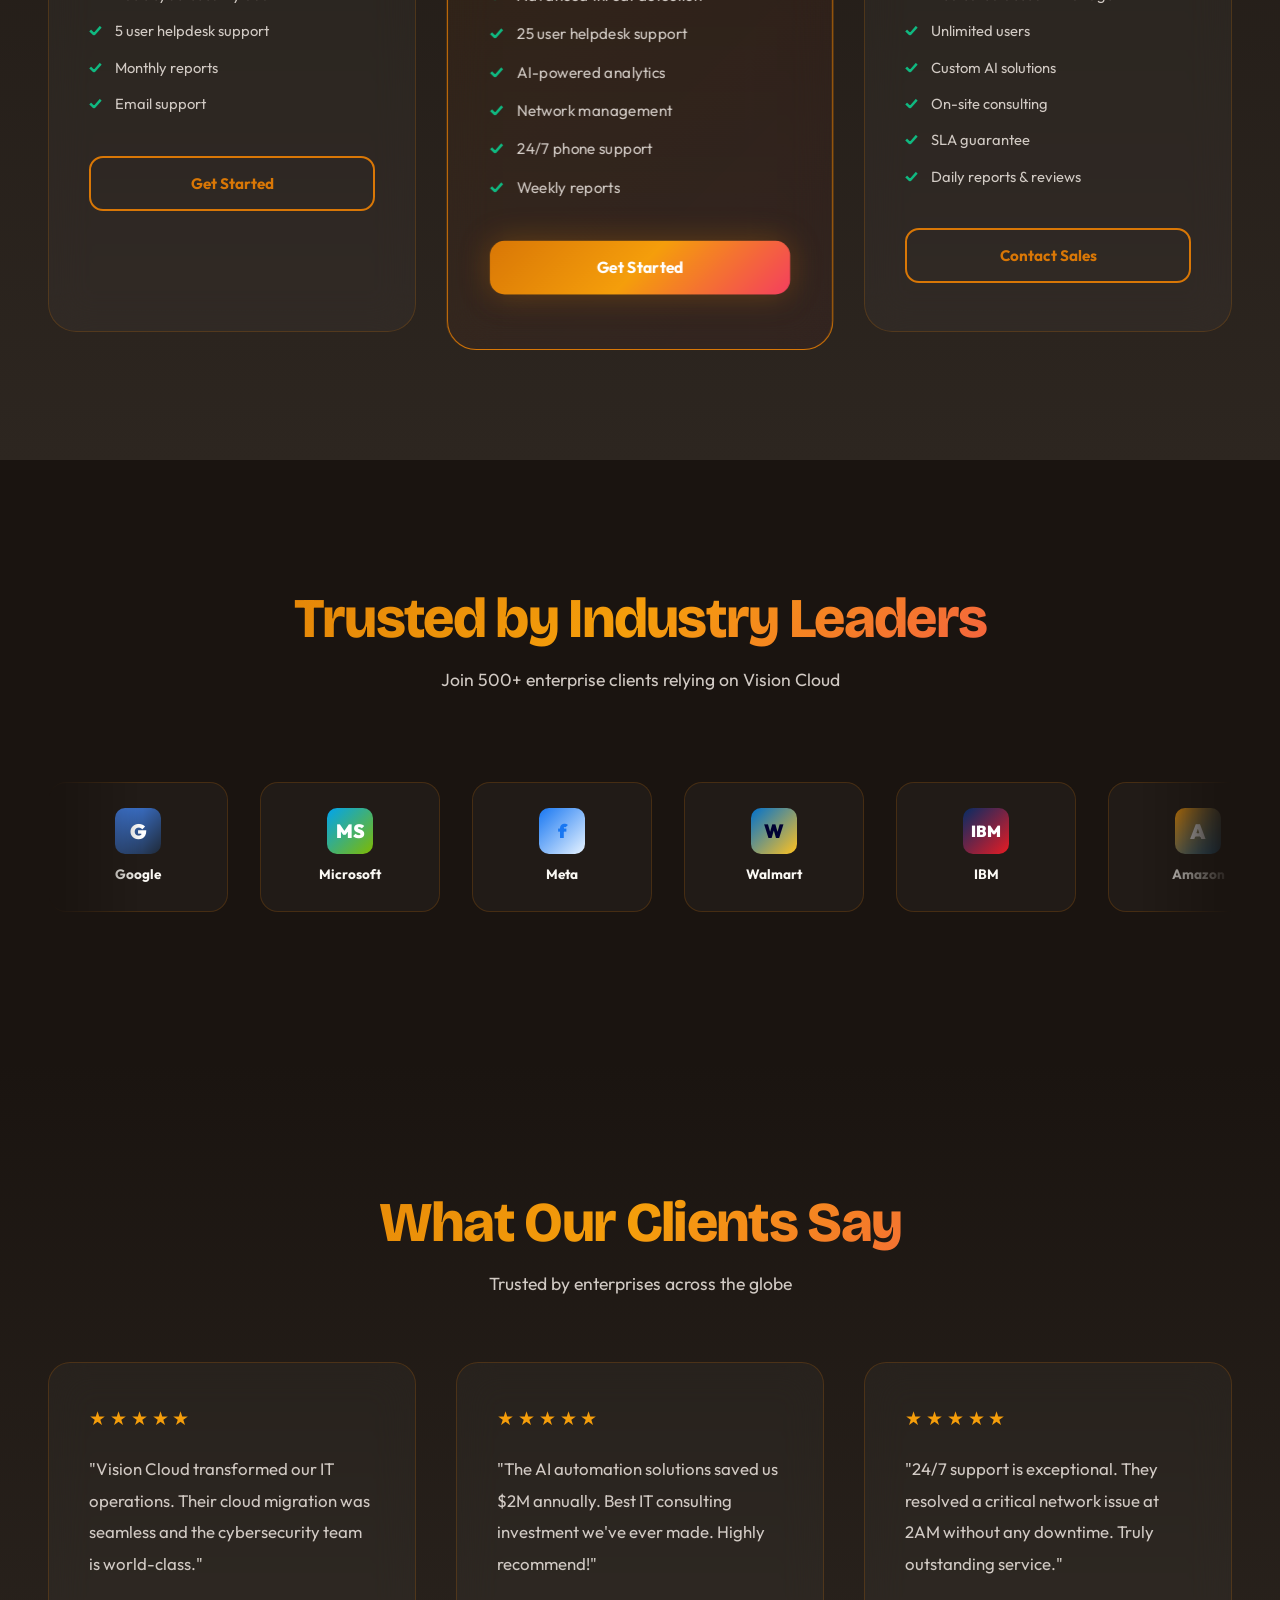
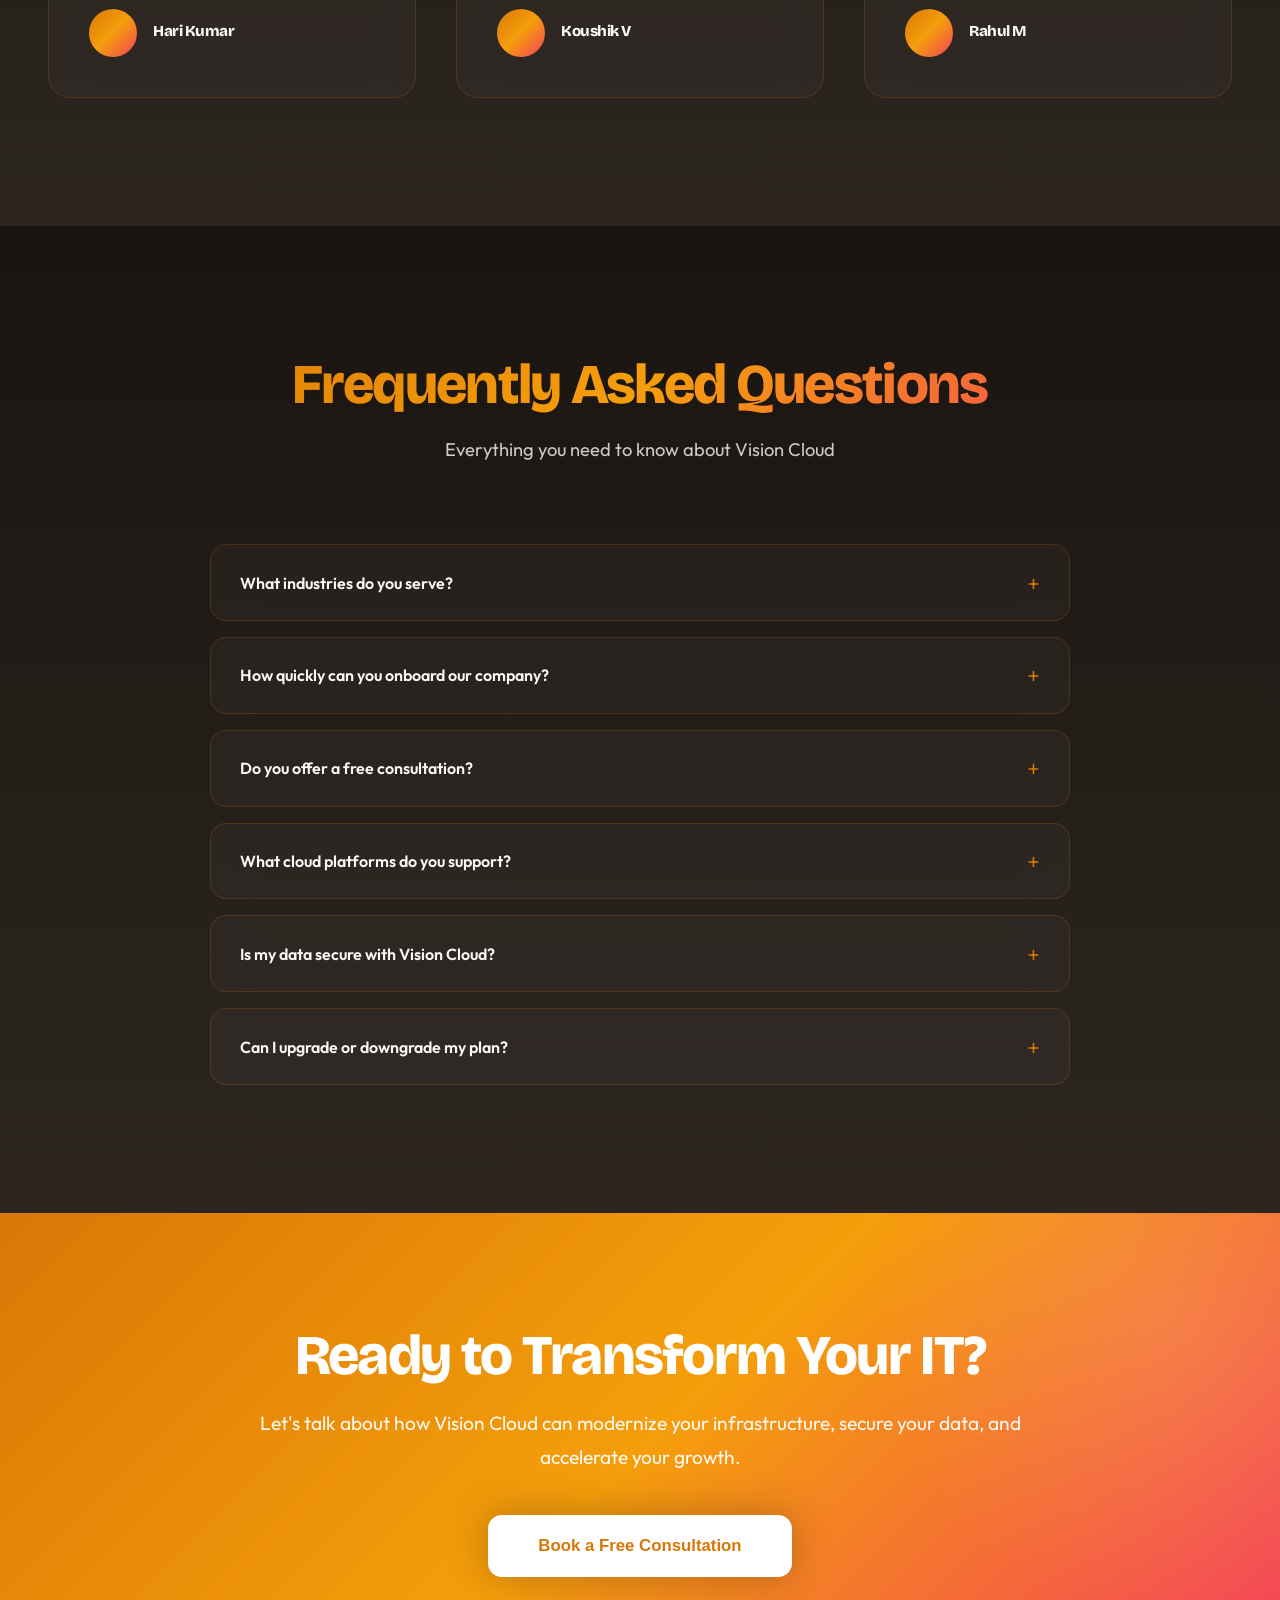
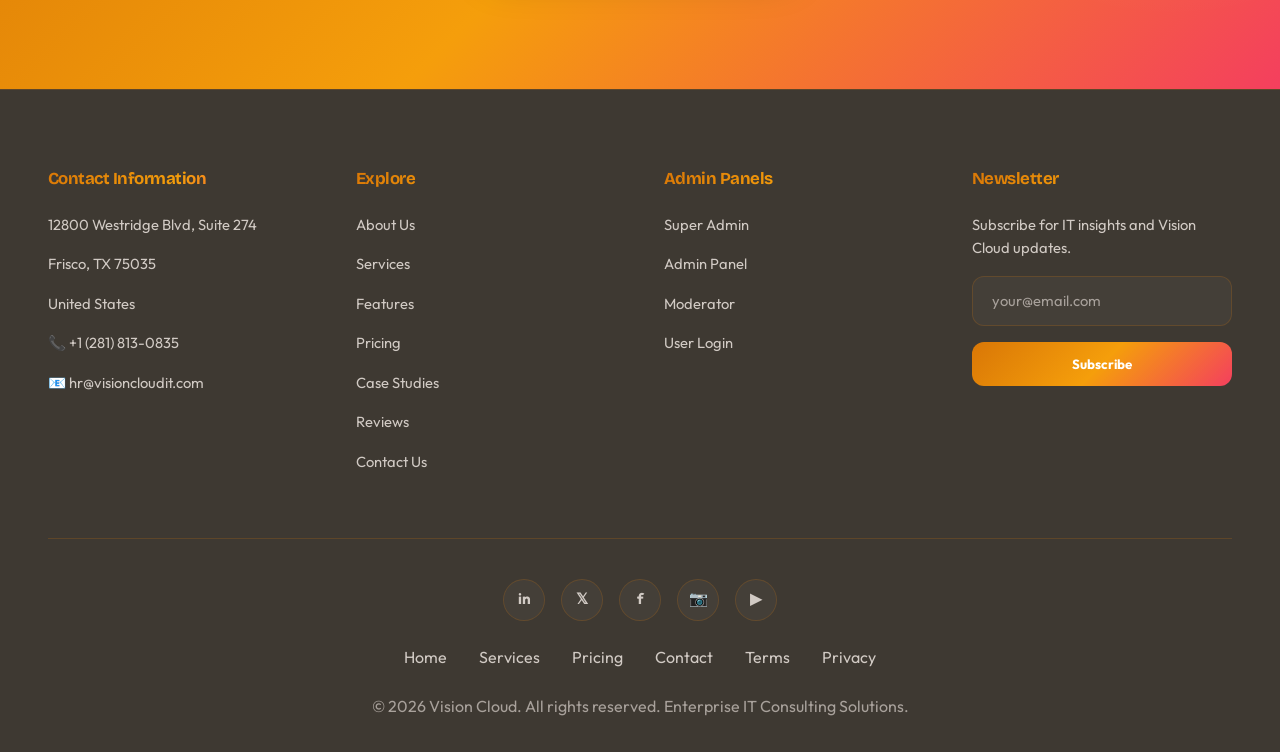
==== commit 364b3013: "Logo" ====
--- a/vision-cloud-final/index.html
+++ b/vision-cloud-final/index.html
@@ -204,7 +204,7 @@
                 <p>Access your workspace anywhere, anytime</p>
                 <div class="app-buttons">
                     <a href="#" class="app-btn">▶ Google Play</a>
-                    <a href="#" class="app-btn">🍎 Apple App Store</a>
+                    <a href="#" class="app-btn">🍎 App Store</a>
                 </div>
             </div>
         </div>
